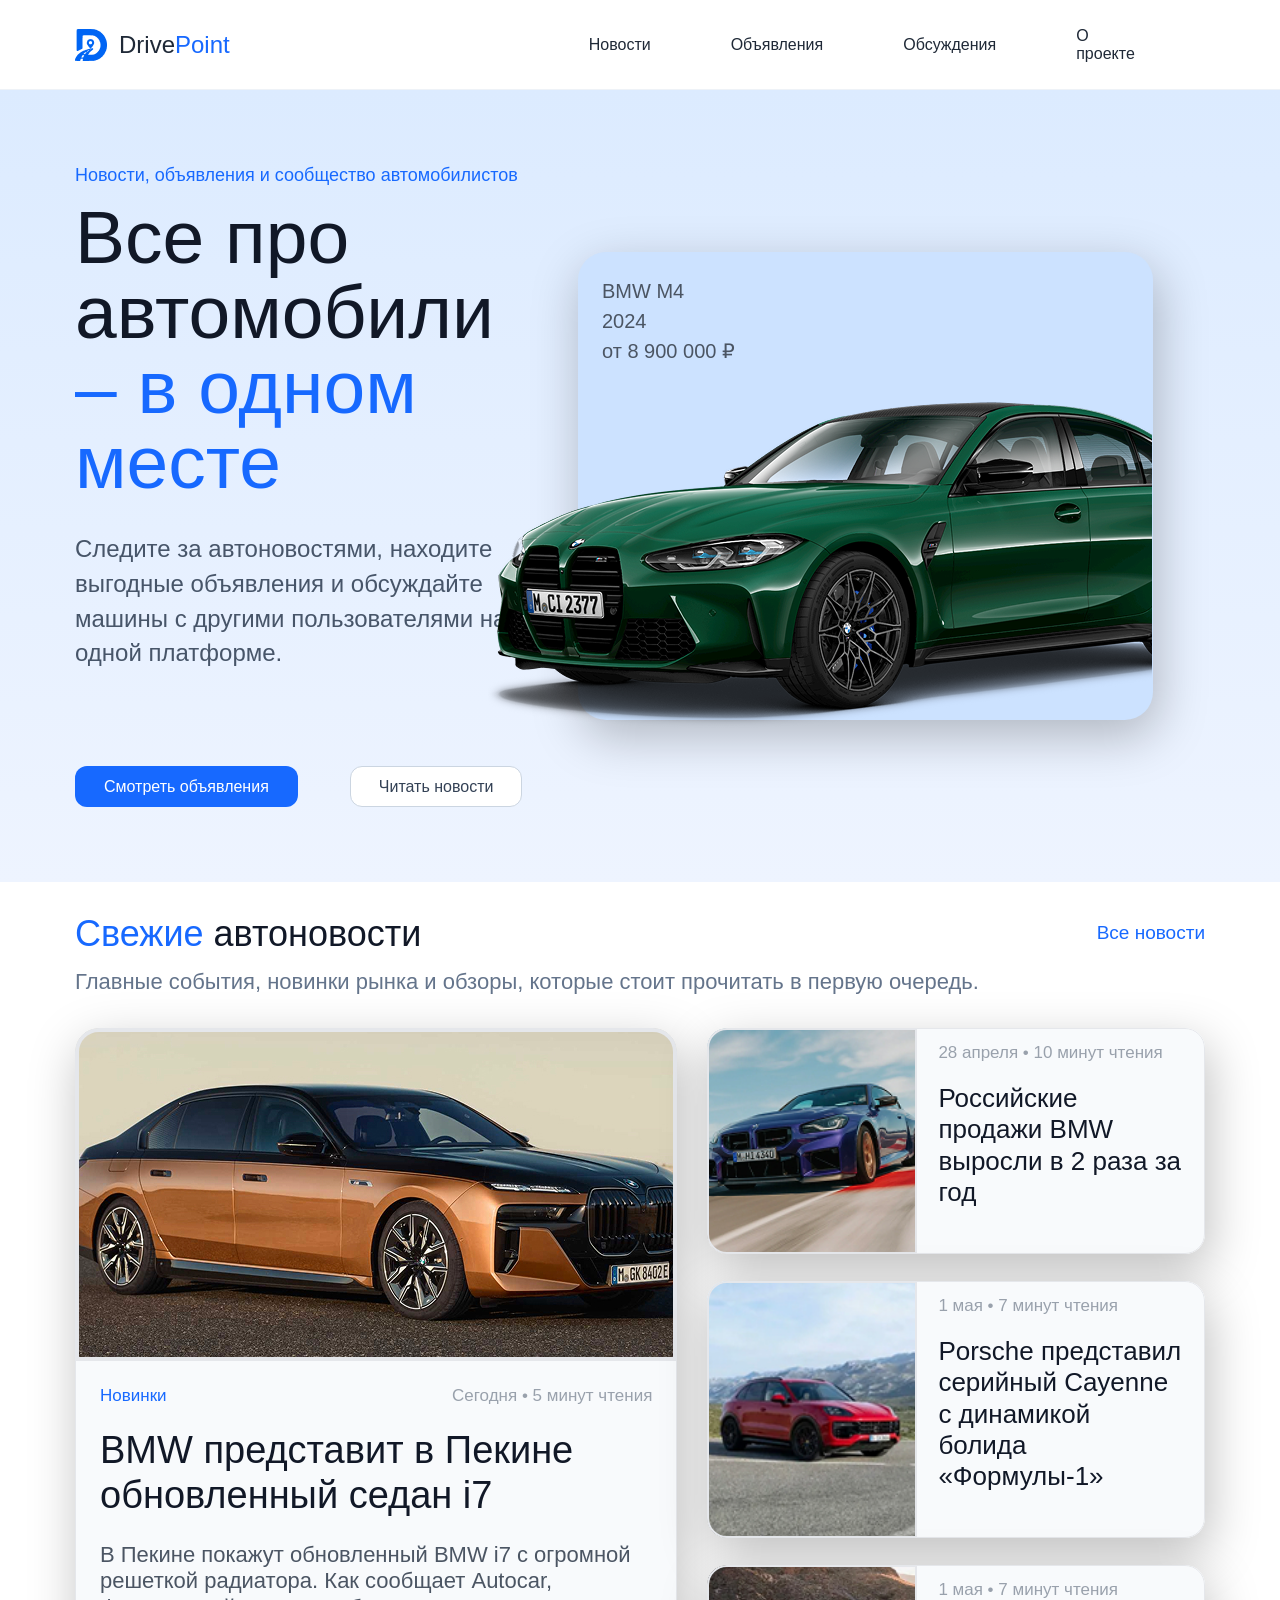
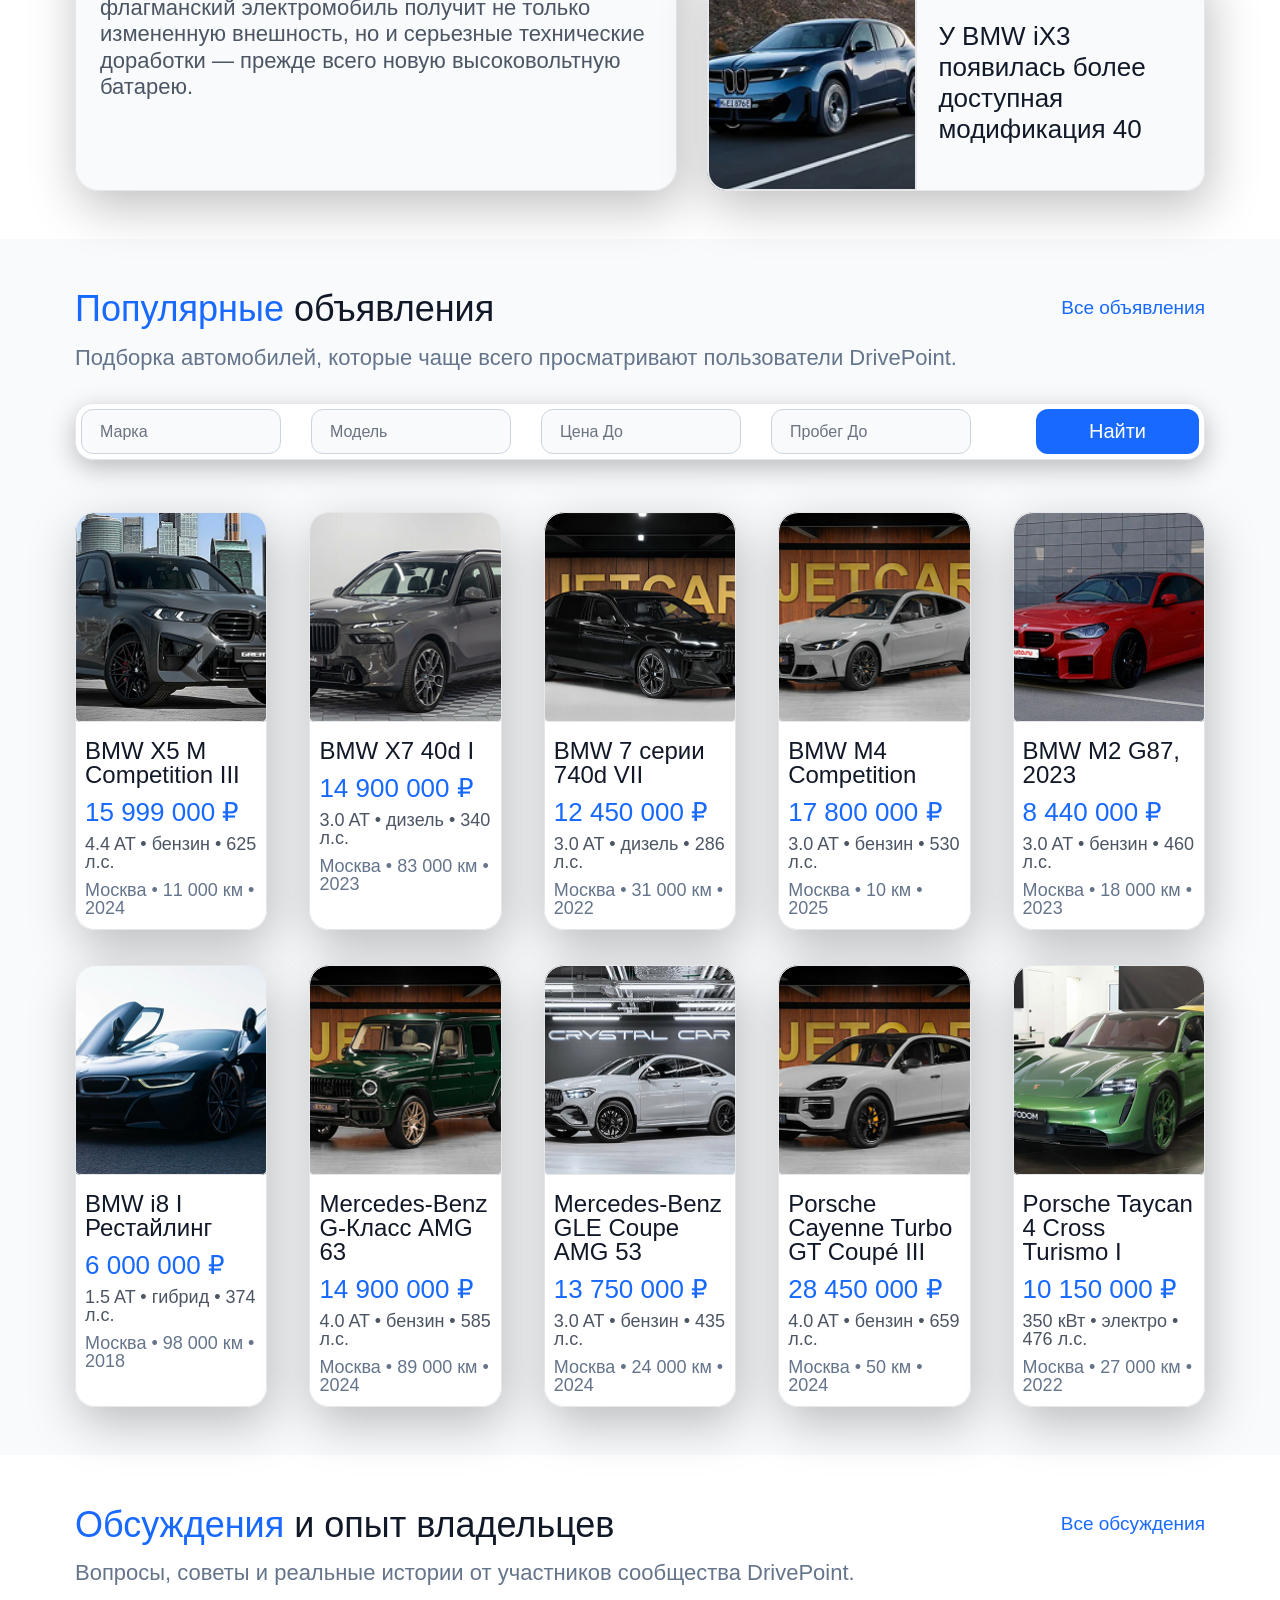
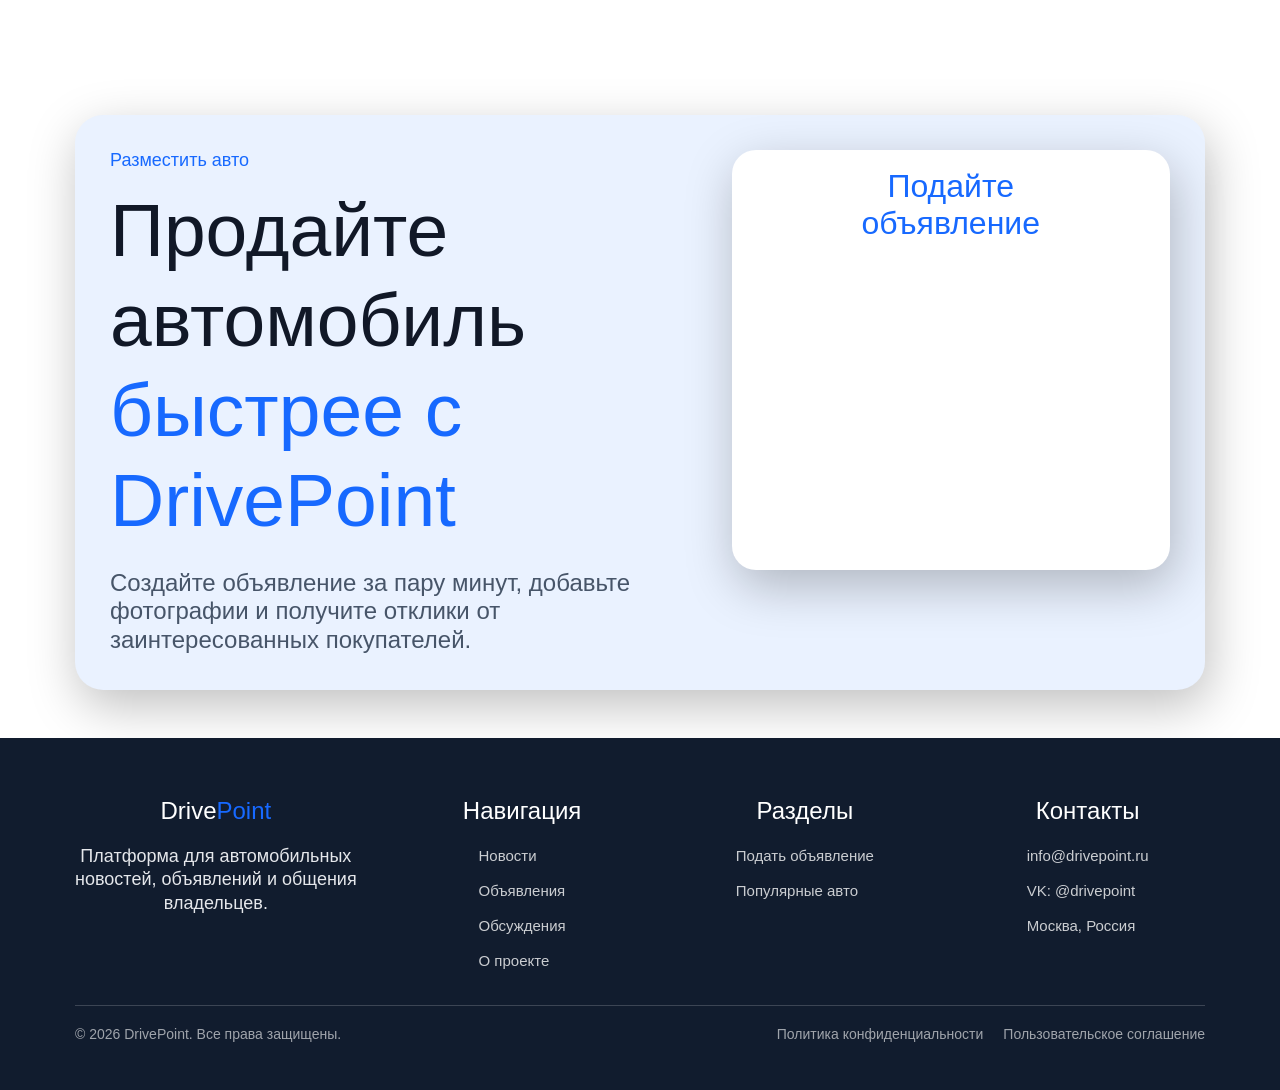
==== index.html @ 0ef90032 "Создание папок для хранения фотографий. Создание основного наполнения блока с объявление и его полна" ====
<!DOCTYPE html>
<html lang="ru">
    <head>
    <meta charset="UTF-8"/>
    <title>DrivePoint</title>
    <link rel="stylesheet" href="styles/style.css"/>
    </head>
    <body>
    <header class="header">
        <div class="container header_container">
            <div class="logotype">
                <img src="images/logo.png" class="logo-image"/>
                <a href="#" class="logo">Drive<span>Point</span></a>
            </div>
            <nav class="nav">
                <ul class="nav_list">
                <li><a href="#news">Новости</a></li>
                <li><a href="#cars">Объявления</a></li>
                <li><a href="#community">Обсуждения</a></li>
                <li><a href="#about">О проекте</a></li>
                </ul>
            </nav>
            <a href="#cta" class="button button-primary">Разместить объявление</a>
        </div>
    </header>
    <main>
        <section class="hero">
            <div class="container">
                <div class="hero_content">
                    <div class="hero_left">
                        <p class="hero_label">Новости, объявления и сообщество автомобилистов</p>
                        <h1 class="hero_title">
                        Все про автомобили
                        <span>– в одном месте</span>
                        </h1>
                        <p class="hero_description">
                        Следите за автоновостями, находите выгодные объявления и обсуждайте
                        машины с другими пользователями на одной платформе.
                        </p>
                        <div class="hero_actions">
                            <a href="#cars" class="button button-primary">Смотреть объявления</a>
                            <a href="#news" class="button button-secondary">Читать новости</a>
                        </div>
                    </div>
                    <div class="hero_right">
                        <div class="hero-card">
                            <p class="hero-card_meta">BMW M4<br />2024<br />от 8 900 000 ₽</p>
                            <img src="images/hero-car.png" alt="BMW M4" class="hero-card_image"/>
                        </div>
                    </div>
                </div>
            </div>
        </section>
        
        <section id="news" class="news section">
            <div class="container">
                <div class="section-heading">
                    <div>
                        <h2><span>Свежие</span> автоновости</h2>
                        <p>Главные события, новинки рынка и обзоры, которые стоит прочитать в первую очередь.</p>
                    </div>
                    <a href="#" class="section-link">Все новости</a>
                </div>
                <div class="news-layout">
                    <article class="news-main-card">
                        <div class="news-main-card_media">
                            <img src="images/news-img/news-main.jpg" alt="BMW i7" class="news-main-card_image" />
                        </div>
                        <div class="news-main-card_content">
                            <div class="news-main-card_topline">
                                <span class="news-main-card_tag">Новинки</span>
                                <span class="news-main-card_meta">Сегодня • 5 минут чтения</span>
                            </div>
                            <h3 class="news-main-card_title">BMW представит в Пекине обновленный седан i7</h3>
                            <p class="news-main-card_text">
                                В Пекине покажут обновленный BMW i7 с огромной решеткой радиатора. Как 
                                сообщает Autocar, флагманский электромобиль получит не только измененную 
                                внешность, но и серьезные технические доработки — прежде всего новую 
                                высоковольтную батарею.
                            </p>
                        </div>
                    </article>
                    <div class="news-side-list">
                        <article class="news-side-card">
                            <div class="news-side-card_media">
                                <img src="images/news-img/news-1.jpg" alt="BMW M2" class="news-side-card_image" />
                            </div>
                            <div class="news-side-card_content">
                                <p class="news-side-card_meta">28 апреля • 10 минут чтения</p>
                                <h3 class="news-side-card_title">Российские продажи BMW выросли в 2 раза за год</h3>
                            </div>
                        </article>
                        <article class="news-side-card">
                            <div class="news-side-card_media">
                                <img src="images/news-img/news-2.jpg" alt="Porsche Cayenne" class="news-side-card_image" />
                            </div>
                            <div class="news-side-card_content">
                                <p class="news-side-card_meta">1 мая • 7 минут чтения</p>
                                <h3 class="news-side-card_title">Porsche представил серийный Cayenne с динамикой болида «Формулы-1»</h3>
                            </div>
                        </article>
                        <article class="news-side-card">
                            <div class="news-side-card_media">
                                <img src="images/news-img/news-3.jpg" alt="BMW iX3" class="news-side-card_image" />
                            </div>
                            <div class="news-side-card_content">
                                <p class="news-side-card_meta">1 мая • 7 минут чтения</p>
                                <h3 class="news-side-card_title">У BMW iX3 появилась более доступная модификация 40</h3>
                            </div>
                        </article>
                    </div>
                </div>
            </div>
        </section>

        <section id="cars" class="cars section">
            <div class="container">
                <div class="section-heading">
                    <div>
                        <h2><span>Популярные</span> объявления</h2>
                        <p>Подборка автомобилей, которые чаще всего просматривают пользователи DrivePoint.</p>
                    </div>
                    <a href="#" class="section-link">Все объявления</a>
                </div>
                <div class="cars-toolbar">
                    <div class="cars-toolbar_filters">
                        <select class="cars-filter">
                            <option>Марка</option>
                            <option>BMW</option>
                            <option>Mercedes-Benz</option>
                            <option>Porsche</option>
                        </select>
                        <select class="cars-filter">
                            <option>Модель</option>
                            <option>X5 M</option>
                            <option>X7</option>
                            <option>M4</option>
                            <option>7 серия</option>
                            <option>M2</option>
                            <option>i8</option>
                            <option>G-class</option>
                            <option>GLE Coupe</option>
                            <option>Cayenne</option>
                            <option>Taycan</option>
                        </select>
                        <select class="cars-filter">
                            <option>Цена До</option>
                            <option>10 000 000 ₽</option>
                            <option>15 000 000 ₽</option>
                            <option>20 000 000 ₽</option>
                        </select>
                        <select class="cars-filter">
                            <option>Пробег До</option>
                            <option>10 000 км</option>
                            <option>50 000 км</option>
                            <option>100 000 км</option>
                        </select>
                    </div>
                    <button class="cars-search-button" type="button">Найти</button>
                </div>
                <div class="cars-grid">
                    <article class="car-card">
                        <div class="car-card_media">
                            <img src="images/car-img/car-1.jpg" alt="BMW X5 M Competition III" class="car-card_image" />
                        </div>
                        <div class="car-card_content">
                            <h3 class="car-card_title">BMW X5 M Competition III</h3>
                            <p class="car-card_price">15 999 000 ₽</p>
                            <p class="car-card_specs">4.4 AT • бензин • 625 л.с.</p>
                            <p class="car-card_meta">Москва • 11 000 км • 2024</p>
                        </div>
                    </article>
                    <article class="car-card">
                        <div class="car-card_media">
                            <img src="images/car-img/car-2.jpg" alt="BMW X7 40d I" class="car-card_image" />
                        </div>
                        <div class="car-card_content">
                            <h3 class="car-card_title">BMW X7 40d I</h3>
                            <p class="car-card_price">14 900 000 ₽</p>
                            <p class="car-card_specs">3.0 AT • дизель • 340 л.с.</p>
                            <p class="car-card_meta">Москва • 83 000 км • 2023</p>
                        </div>
                    </article>
                    <article class="car-card">
                        <div class="car-card_media">
                            <img src="images/car-img/car-3.jpg" alt="BMW 7 серии 740d VII" class="car-card_image" />
                        </div>
                        <div class="car-card_content">
                            <h3 class="car-card_title">BMW 7 серии 740d VII</h3>
                            <p class="car-card_price">12 450 000 ₽</p>
                            <p class="car-card_specs">3.0 AT • дизель • 286 л.с.</p>
                            <p class="car-card_meta">Москва • 31 000 км • 2022</p>
                        </div>
                    </article>
                    <article class="car-card">
                        <div class="car-card_media">
                            <img src="images/car-img/car-4.jpg" alt="BMW M4 Competition" class="car-card_image" />
                        </div>
                        <div class="car-card_content">
                            <h3 class="car-card_title">BMW M4 Competition</h3>
                            <p class="car-card_price">17 800 000 ₽</p>
                            <p class="car-card_specs">3.0 AT • бензин • 530 л.с.</p>
                            <p class="car-card_meta">Москва • 10 км • 2025</p>
                        </div>
                    </article>
                    <article class="car-card">
                        <div class="car-card_media">
                            <img src="images/car-img/car-5.jpg" alt="BMW M2 G87, 2023" class="car-card_image" />
                        </div>
                        <div class="car-card_content">
                            <h3 class="car-card_title">BMW M2 G87, 2023</h3>
                            <p class="car-card_price">8 440 000 ₽</p>
                            <p class="car-card_specs">3.0 AT • бензин • 460 л.с.</p>
                            <p class="car-card_meta">Москва • 18 000 км • 2023</p>
                        </div>
                    </article>
                    <article class="car-card">
                        <div class="car-card_media">
                            <img src="images/car-img/car-6.jpg" alt="BMW i8 I Рестайлинг" class="car-card_image" />
                        </div>
                        <div class="car-card_content">
                            <h3 class="car-card_title">BMW i8 I Рестайлинг</h3>
                            <p class="car-card_price">6 000 000 ₽</p>
                            <p class="car-card_specs">1.5 AT • гибрид • 374 л.с.</p>
                            <p class="car-card_meta">Москва • 98 000 км • 2018</p>
                        </div>
                    </article>
                    <article class="car-card">
                        <div class="car-card_media">
                            <img src="images/car-img/car-7.jpg" alt="Mercedes-Benz G-Класс AMG 63" class="car-card_image" />
                        </div>
                        <div class="car-card_content">
                            <h3 class="car-card_title">Mercedes-Benz G-Класс AMG 63</h3>
                            <p class="car-card_price">14 900 000 ₽</p>
                            <p class="car-card_specs">4.0 AT • бензин • 585 л.с.</p>
                            <p class="car-card_meta">Москва • 89 000 км • 2024</p>
                        </div>
                    </article>
                    <article class="car-card">
                        <div class="car-card_media">
                            <img src="images/car-img/car-8.jpg" alt="Mercedes-Benz GLE Coupe AMG 53" class="car-card_image" />
                        </div>
                        <div class="car-card_content">
                            <h3 class="car-card_title">Mercedes-Benz GLE Coupe AMG 53</h3>
                            <p class="car-card_price">13 750 000 ₽</p>
                            <p class="car-card_specs">3.0 AT • бензин • 435 л.с.</p>
                            <p class="car-card_meta">Москва • 24 000 км • 2024</p>
                        </div>
                    </article>
                    <article class="car-card">
                        <div class="car-card_media">
                            <img src="images/car-img/car-9.jpg" alt="Porsche Cayenne Turbo GT Coupé III" class="car-card_image" />
                        </div>
                        <div class="car-card_content">
                            <h3 class="car-card_title">Porsche Cayenne Turbo GT Coupé III</h3>
                            <p class="car-card_price">28 450 000 ₽</p>
                            <p class="car-card_specs">4.0 AT • бензин • 659 л.с.</p>
                            <p class="car-card_meta">Москва • 50 км • 2024</p>
                        </div>
                    </article>

                    <article class="car-card">
                        <div class="car-card_media">
                            <img src="images/car-img/car-10.jpg" alt="Porsche Taycan 4 Cross Turismo I" class="car-card_image" />
                        </div>
                        <div class="car-card_content">
                            <h3 class="car-card_title">Porsche Taycan 4 Cross Turismo I</h3>
                            <p class="car-card_price">10 150 000 ₽</p>
                            <p class="car-card_specs">350 кВт • электро • 476 л.с.</p>
                            <p class="car-card_meta">Москва • 27 000 км • 2022</p>
                        </div>
                    </article>
                </div>
            </div>
        </section>

        <section id="community" class="community section">
            <div class="container">
                <div class="section-heading">
                    <div>
                        <h2><span>Обсуждения</span> и опыт владельцев</h2>
                        <p>Вопросы, советы и реальные истории от участников сообщества DrivePoint.</p>
                    </div>
                    <a href="#" class="section-link">Все обсуждения</a>
                </div>
            </div>
        </section>

        <section id="cta" class="cta section">
            <div class="container">
                <div class="cta_wrapper">
                    <div class="cta_left">
                        <p class="cta_label">Разместить авто</p>
                        <h2 class="cta_title">
                        Продайте автомобиль
                        <span>быстрее с DrivePoint</span>
                        </h2>
                        <p class="cta_description">
                        Создайте объявление за пару минут, добавьте фотографии и получите
                        отклики от заинтересованных покупателей.
                        </p>
                    </div>
                    <div class="cta_right">
                        <div class="form-card">
                            <h3>Подайте объявление</h3>
                        </div>
                    </div>
                </div>
            </div>
        </section>
    </main>

    <footer class="footer" id="about">
        <div class="container">
            <div class="footer_top">
                <div class="footer_column">
                    <a href="#" class="logo-footer">Drive<span>Point</span></a>
                    <p class="footer_description">
                        Платформа для автомобильных новостей, объявлений и общения владельцев.
                    </p>
                </div>
                <div class="footer_column">
                    <h3>Навигация</h3>
                    <ul>
                        <li><a href="#news">Новости</a></li>
                        <li><a href="#cars">Объявления</a></li>
                        <li><a href="#community">Обсуждения</a></li>
                        <li><a href="#about">О проекте</a></li>
                    </ul>
                </div>

                <div class="footer_column">
                    <h3>Разделы</h3>
                    <ul>
                        <li><a href="#cta">Подать объявление</a></li>
                        <li><a href="#cars">Популярные авто</a></li>
                    </ul>
                </div>

                <div class="footer_column">
                    <h3>Контакты</h3>
                    <ul>
                        <li><a href="mailto:info@drivepoint.ru">info@drivepoint.ru</a></li>
                        <li><a href="#">VK: @drivepoint</a></li>
                        <li><span>Москва, Россия</span></li>
                    </ul>
                </div>
            </div>
            <div class="footer_bottom">
                <p>© 2026 DrivePoint. Все права защищены.</p>
                <div class="footer_links">
                    <a href="#">Политика конфиденциальности</a>
                    <a href="#">Пользовательское соглашение</a>
                </div>
            </div>
        </div>
    </footer>
    </body>
</html>
---- styles/style.css ----
@import url('https://fonts.googleapis.com/css2?family=Manrope:wght@200..800&display=swap');

:root {
  --container-main-width: 1920px;
  --container-main-padding: 75px;

  --color-primary: #1769ff;
  --color-primary-dark: #0f56d9;
  --color-text: #111827;
  --color-text-muted: #64748b;
  --color-border: #d9e3f0;
  --color-bg-soft: #f8fbff;
  --color-bg-accent: #eaf3ff;
  --color-white: #ffffff;
  --color-footer: #111c2e;

  --shadow-card: 4px 16px 50px rgba(0, 0, 0, 0.25);
  --shadow-soft: 0 10px 30px rgba(15, 23, 42, 0.08);

  --radius-lg: 24px;
  --radius-md: 18px;
  --radius-sm: 12px;
}

*, *::before, *::after {
  box-sizing: border-box;
}

html {
  scroll-behavior: smooth;
}

body {
  margin: 0;
  font-family: "Inter", sans-serif;
  color: #1e293b;
  background-color: #ffffff;
}

img {
  display: block;
  max-width: 100%;
}

a {
  color: inherit;
  text-decoration: none;
  font-weight: 300;
}

button,
input,
select,
textarea {
  font: inherit;
}

ul {
  margin: 0;
  padding: 0;
  list-style: none;
}

h1,
h2,
h3,
h4,
p {
  margin: 0;
}

.container {
  width: min(var(--container-main-width), calc(100% - (var(--container-main-padding) * 2)));
  margin: 0 auto;
}

.section {
  padding: 48px 0;
}

.header {
  border-bottom: 1px solid #eef2f7;
  background-color: #ffffff;
}

.header_container {
  min-height: 89px;
  display: flex;
  align-items: center;
  justify-content: space-between;
  gap: 386px;
}

.logotype {
  display: flex;
  align-items: center;
  gap: 12px;
}

.logo-image {
  width: 32px;
  height: 32px;
  object-fit: contain;
  display: block;
}

.logo {
  font-size: 24px;
  font-weight: 400;
  color: #1F2937;
}

.logo-footer {
  font-size: 24px !important;
  font-weight: 400 !important;
  color: #ffffff !important;
}

.nav_list {
  padding: 5px;
  display: flex;
  align-items: center;
  gap: 80px;
}

.nav_list a {
  font-size: 16px;
  font-weight: 300;
  color: #1F2937;
}

.button {
  display: inline-flex;
  align-items: center;
  justify-content: center;
  min-height: 41px;
  padding: 0 28px;
  border-radius: 12px;
  border: 1px solid transparent;
  font-size: 16px;
  font-weight: 500;
  transition: 0.2s ease;
}

.button-primary {
  color: #ffffff;
  background-color: var(--color-primary);
}

.button-primary:hover {
  background-color: var(--color-primary-dark);
}

.button-secondary {
  color: #334155;
  background-color: #ffffff;
  border-color: #cbd5e1;
}

.hero {
  background: linear-gradient(180deg, #DCEBFF 0%, #EEF4FF 100%);

}
.hero .container {
  padding-left: 0px;
  padding-right: 52px;
  padding-top:75px;
  padding-bottom: 75px;
}

.hero_content {
  display: flex;
  justify-content: space-between;
  align-items: center;
}

.hero_left {
  max-width: 868px;
}

.hero_label,
.cta_label {
  margin-bottom: 14px;
  font-size: 18px;
  font-weight: 400;
  color: var(--color-primary);
}

.hero_title {
  margin-bottom: 32px;
  max-width: 865;
  font-size: 75px;
  line-height: 1.00;
  font-weight: 400;
  color: var(--color-text);
}

.hero_title span{
    display: block;
    color: var(--color-primary);
}

.logo span {
  color: var(--color-primary);
}

.hero_description {
  max-width: 865px;
  margin-bottom: 95px;
  font-size: 24px;
  line-height: 1.45;
  color: #475569;
  font-weight: 300;
}

.hero_actions {
  display: flex;
  gap: 52px;
}

.hero_right {
  position: relative;
  flex-shrink: 0;
  width: 575px;
  height: 468px;
  overflow: visible;
}

.hero-card {
  position: relative;
  width: 575.14px;
  height: 468px;
  padding: 24px;
  border-radius: 28px;
  background-color: #CCE2FF;
  box-shadow: var(--shadow-card);
  overflow: visible;
}

.hero-card_meta {
  position: relative;
  z-index: 2;
  margin-bottom: 20px;
  font-size: 20px;
  font-weight: 300;
  line-height: 1.5;
  color: #4B5563;
}

.section-heading {
  display: flex;
  align-items: flex-start;
  justify-content: space-between;
  gap: 24px;
  margin-bottom: 32px;
}

.hero-card_image {
  position: absolute;
  left: -90px;
  bottom: -8px;
  width: 786px;
  max-width: none;
  z-index: 3;
  clip-path: inset(0 122px 0 0);
}


.section-heading h2 {
  margin-bottom: 14px;
  font-size: 36px;
  line-height: 1.2;
  font-weight: 500;
  color: var(--color-text);
}

.section-heading h2 span {
    color: var(--color-primary);
}


.section-heading p {
  max-width: 940px;
  font-size: 22px;
  line-height: 1.2;
  font-weight: 400;
  color: var(--color-text-muted);
}

.section-link {
  margin-top: 10px;
  flex-shrink: 0;
  font-size: 19px;
  font-weight: 400;
  color: var(--color-primary);
}

.news {
  padding-top: 30px;
}

.news-layout {
  display: grid;
  grid-template-columns: 1.15fr 0.95fr;
  gap: 30px;
  align-items: stretch;
}

.news-main-card {
  position: relative;
  background-color: #F8FAFC;
  border-radius: 24px;
  box-shadow: var(--shadow-card);
  overflow: hidden;
}

.news-side-card {
  position: relative;
  background-color: #F8FAFC;
  border-radius: 20px;
  box-shadow: var(--shadow-card);
  overflow: hidden;
}

.news-main-card::after {
  content: "";
  position: absolute;
  inset: 0;
  border: 1px solid #E5E7EB;
  border-radius: 24px;
  pointer-events: none;
}

.news-side-card::after {
  content: "";
  position: absolute;
  inset: 0;
  border: 1px solid #E5E7EB;
  border-radius: 20px;
  pointer-events: none;
}

.news-main-card_media {
  position: relative;
  overflow: hidden;
  border-radius: 24px 24px 0 0;
}

.news-side-card_media {
  position: relative;
  overflow: hidden;
  border-radius: 20px 0 0 20px;
}

.news-main-card_media::after {
  content: "";
  position: absolute;
  inset: 0;
  border: 4px solid #E5E7EB;
  border-radius: 24px 24px 0 0;
  pointer-events: none;
}

.news-side-card_media::after {
  content: "";
  position: absolute;
  inset: 0;
  border: 2px solid #E5E7EB;
  border-radius: 20px 0 0 20px;
  pointer-events: none;
}

.news-main-card_image {
  display: block;
  width: 100%;
  height: 333px;
  object-fit: cover;
}

.news-main-card_content {
  padding: 25px;
}

.news-main-card_topline {
  display: flex;
  justify-content: space-between;
  align-items: center;
  gap: 16px;
  margin-bottom: 22px;
}

.news-main-card_tag {
  font-size: 17px;
  font-weight: 250;
  color: var(--color-primary);
}

.news-main-card_meta {
  font-size: 17px;
  font-weight: 300;
  color: #99A1AC;
}

.news-main-card_title {
  margin-bottom: 23px;
  font-size: 38px;
  line-height: 1.2;
  font-weight: 400;
  color: var(--color-text);
}

.news-main-card_text {
  max-width: 897px;
  font-size: 22px;
  line-height: 1.2;
  font-weight: 400;
  color: #4B5563;
}

.news-side-list {
  display: flex;
  flex-direction: column;
  gap: 27px;
}

.news-side-card {
  display: grid;
  grid-template-columns: 210px 1fr;
  min-height: 190px;
  overflow: hidden;
}

.news-side-card_image {
  width: 100%;
  height: 100%;
  object-fit: cover;
  display: block;
}

.news-side-card_content {
  padding: 15px 21px 46px;
  display: flex;
  flex-direction: column;
  gap: 20px;
}

.news-side-card_meta {
  font-size: 17px;
  font-weight: 400;
  line-height: 1.2;
  color: #99A1AC;
}

.news-side-card_title {
  font-size: 26px;
  line-height: 1.2;
  font-weight: 400;
  color: var(--color-text);
}

.cars {
  background-color: #F8FAFC;
}

.cars-toolbar {
  display: flex;
  align-items: center;
  justify-content: space-between;
  gap: 32px;
  margin-bottom: 52px;
  padding: 5px;
  background-color: #ffffff;
  border-radius: 18px;
  border: 1px solid #E5E7EB;
  box-shadow: 0px 8px 26px rgba(0, 0, 0, 0.25);
}

.cars-toolbar_filters {
  display: flex;
  align-items: center;
  gap: 30px;
  flex-wrap: wrap;
}

.cars-filter {
  width: 200px;
  height: 45px;
  padding: 0 18px;
  border: 1px solid #CBD5E1;
  border-radius: 12px;
  background-color: #F8FAFC;
  font-size: 16px;
  font-weight: 350;
  color: #6B7280;
  outline: none;
  appearance: none;
  background-image: url("/Users/iaroslav.hludnev/project/project/images/filter.svg");
  background-repeat: no-repeat;
  background-position: right 16px center;
  background-size: 16px;
}

.cars-filter:focus {
  border-color: #1A73E8;
  color: var(--color-text);
}

.cars-search-button {
  width: 163px;
  height: 45px;
  border: none;
  border-radius: 12px;
  background-color: var(--color-primary);
  font-size: 20px;
  font-weight: 350;
  color: #ffffff;
  cursor: pointer;
}

.cars-search-button:hover {
  box-shadow: 0 14px 30px rgba(26, 115, 232, 0.28);
}

.cars-search-button:active {
  transform: translateY(1px);
}

.cars-grid {
  display: grid;
  grid-template-columns: repeat(5, minmax(0, 1fr));
  gap: 35px 42px;
}

.car-card {
  position: relative;
  background-color: #ffffff;
  border-radius: 20px;
  overflow: hidden;
  box-shadow: var(--shadow-card);
}

.car-card::after {
  content: "";
  position: absolute;
  inset: 0;
  border: 1px solid #E5E7EB;
  border-radius: 20px;
  pointer-events: none;
}

.car-card_media {
  position: relative;
  overflow: hidden;
  border-radius: 20px 20px 5px 5px;
}

.car-card_media::after {
  content: "";
  position: absolute;
  inset: 0;
  border: 1px solid #E5E7EB;
  border-radius: 20px 20px 5px 5px;
  pointer-events: none;
}

.car-card_image {
  display: block;
  width: 100%;
  height: 210px;
  object-fit: cover;
}

.car-card_content {
  padding: 17px 10px 13px;
}

.car-card_title {
  margin-bottom: 12px;
  font-size: 24px;
  line-height: 1;
  font-weight: 400;
  color: var(--color-text);
}

.car-card_price {
  margin-bottom: 10px;
  font-size: 26px;
  line-height: 1;
  font-weight: 350;
  color: var(--color-primary);
}

.car-card_meta {
  font-size: 18px;
  line-height: 1;
  font-weight: 350;
  color: var(--color-text-muted);
}

.car-card_specs {
  margin-bottom: 10px;
  font-size: 18px;
  line-height: 1;
  font-weight: 350;
  color: #4B5563;
}


.cta_wrapper {
  display: flex;
  justify-content: space-between;
  gap: 48px;
  padding: 35px;
  border-radius: 28px;
  background-color: #EAF2FF;
  box-shadow: var(--shadow-card);
}

.cta_left {
  max-width: 866px;
}

.cta_title {
  margin-bottom: 24px;
  font-size: 75px;
  line-height: 1.2;
  font-weight: 400;
  color: var(--color-text);
}

.cta_title span {
    display: block;
    color: var(--color-primary);
}

.cta_description {
  font-size: 24px;
  max-width: 849px;
  font-weight: 300;
  line-height: 1.2;
  color: #475569;
}

.cta_right {
  width: 571px;
}

.form-card {
  min-height: 420px;
  padding-left: 130px;
  padding-right: 130px;
  padding-top: 18px;
  padding-bottom: 18px;
  border-radius: 24px;
  background-color: #ffffff;
  box-shadow: var(--shadow-card);
}

.form-card h3 {
  display: block;
  text-align: center;
  font-size: 32px;
  font-weight: 400;
  color: var(--color-primary);
}

.footer {
  padding: 59px 0 48px;
  background-color: var(--color-footer);
  color: #ffffff;
}

.logo-footer span {
  font-size: 24px !important;
  font-weight: 400 !important;
  color: var(--color-primary) !important;
}

.footer_top {
  display: grid;
  grid-template-columns: 1.2fr 1fr 1fr 1fr;
  gap: 48px;
  padding-bottom: 34px;
  border-bottom: 1px solid rgba(255, 255, 255, 0.18);
}

.footer_description {
  margin-top: 20px;
  text-align: center;
  max-width: 385px;
  font-size: 18px;
  line-height: 1.3;
  color: #E5E7EB;
  font-weight: 200;
}

.footer_column {
  display: flex;
  flex-direction: column;
  align-items: center;
}

.footer_column h3 {
  margin-bottom: 20px;
  font-size: 24px;
  font-weight: 400;
}

.footer_column ul {
  display: flex;
  flex-direction: column;
  gap: 14px;
  font-weight: 200;
  font-size: 18px;
}

.footer_column a,
.footer_column span {
  font-size: 15px;
  color: rgba(255, 255, 255, 0.78);
}

.footer_bottom {
  padding-top: 20px;
  display: flex;
  align-items: center;
  justify-content: space-between;
  gap: 24px;
}

.footer_bottom p,
.footer_links a {
  font-size: 14px;
  color: rgba(255, 255, 255, 0.6);
  font-weight: 200;
}

.footer_links {
  display: flex;
  gap: 20px;
}
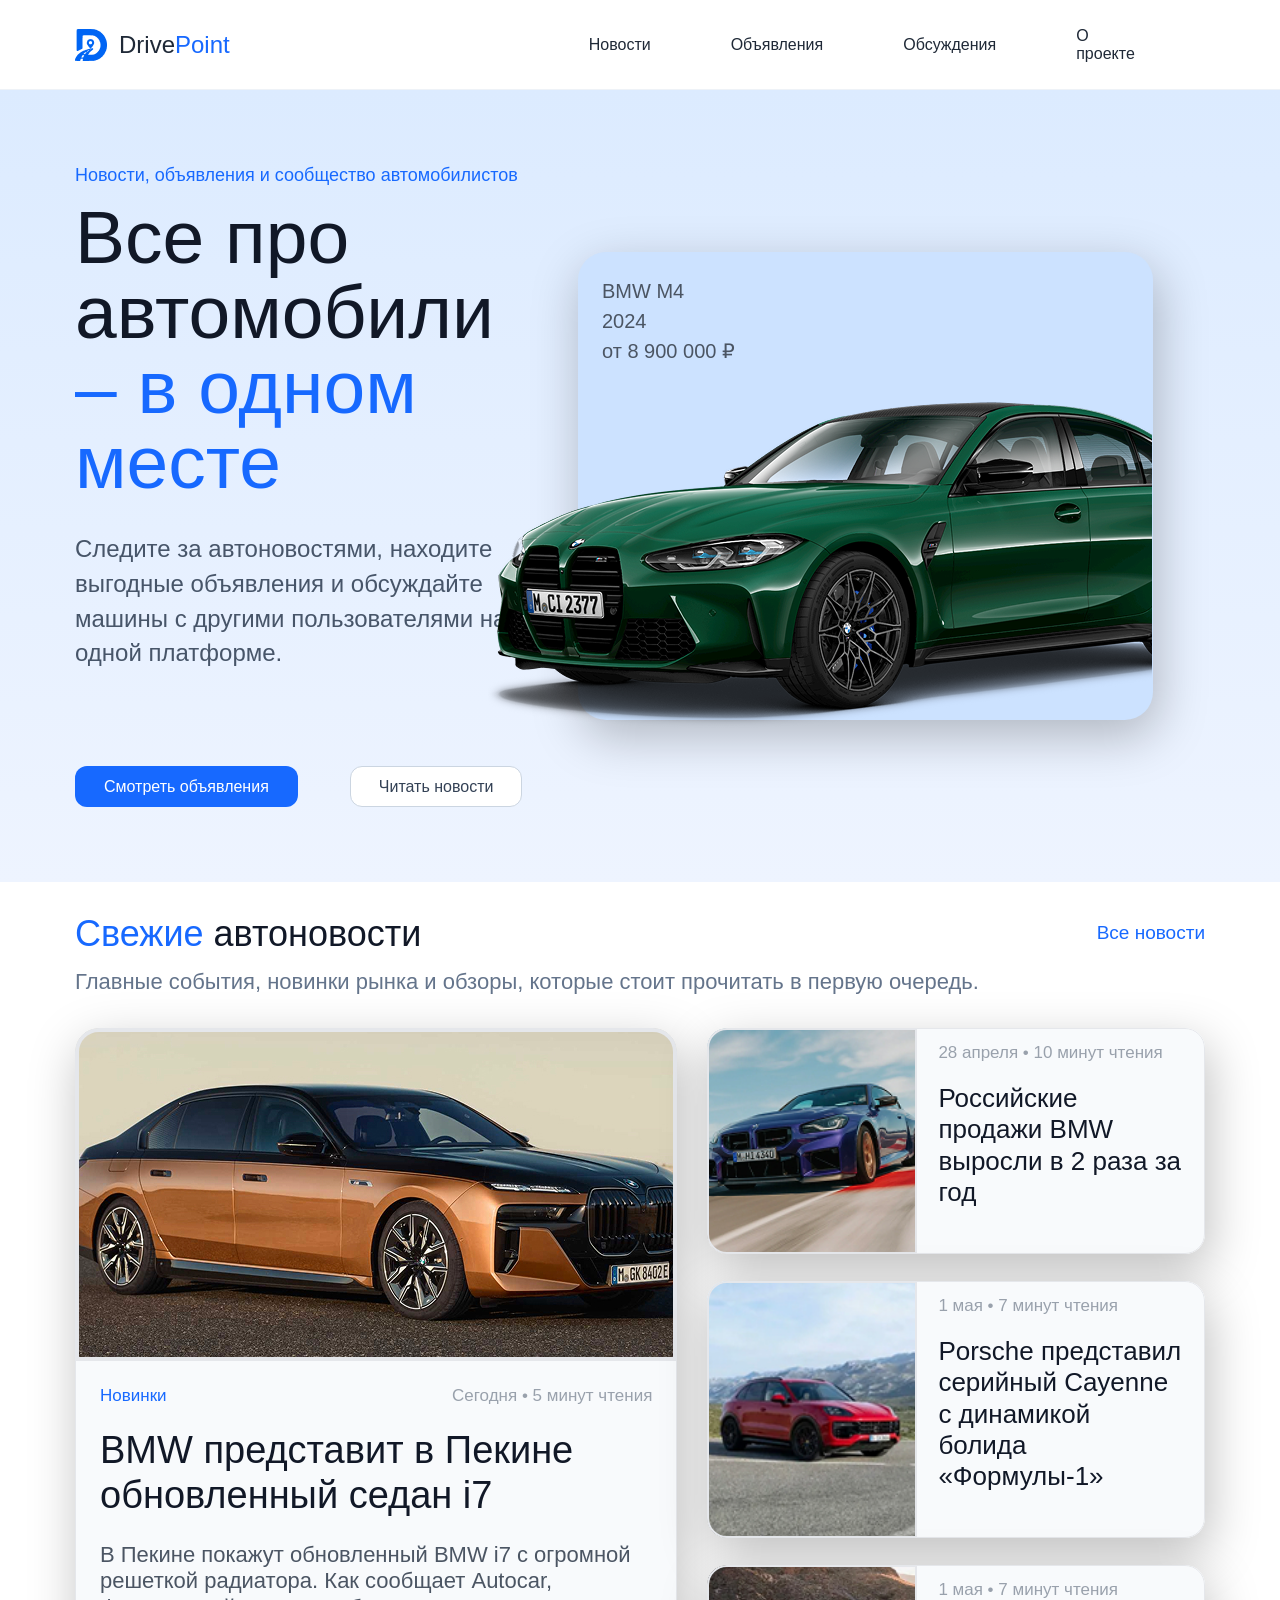
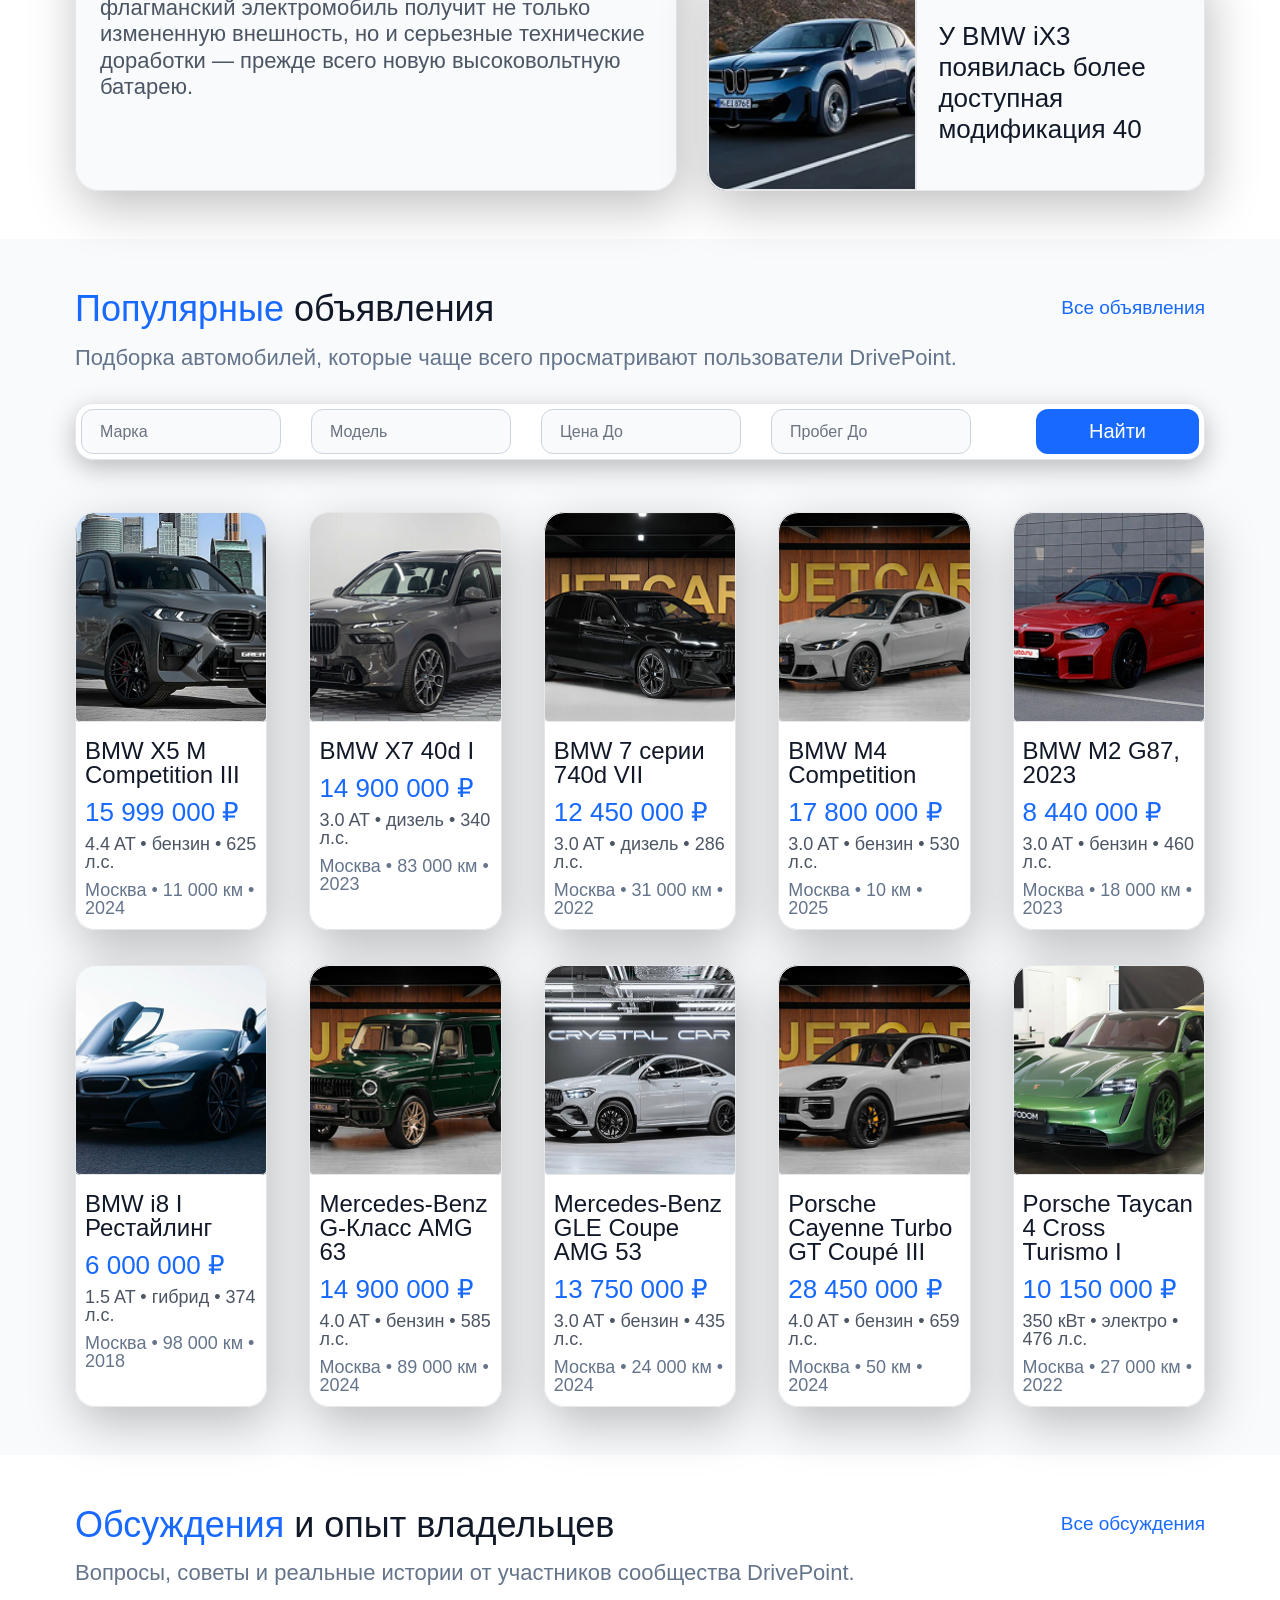
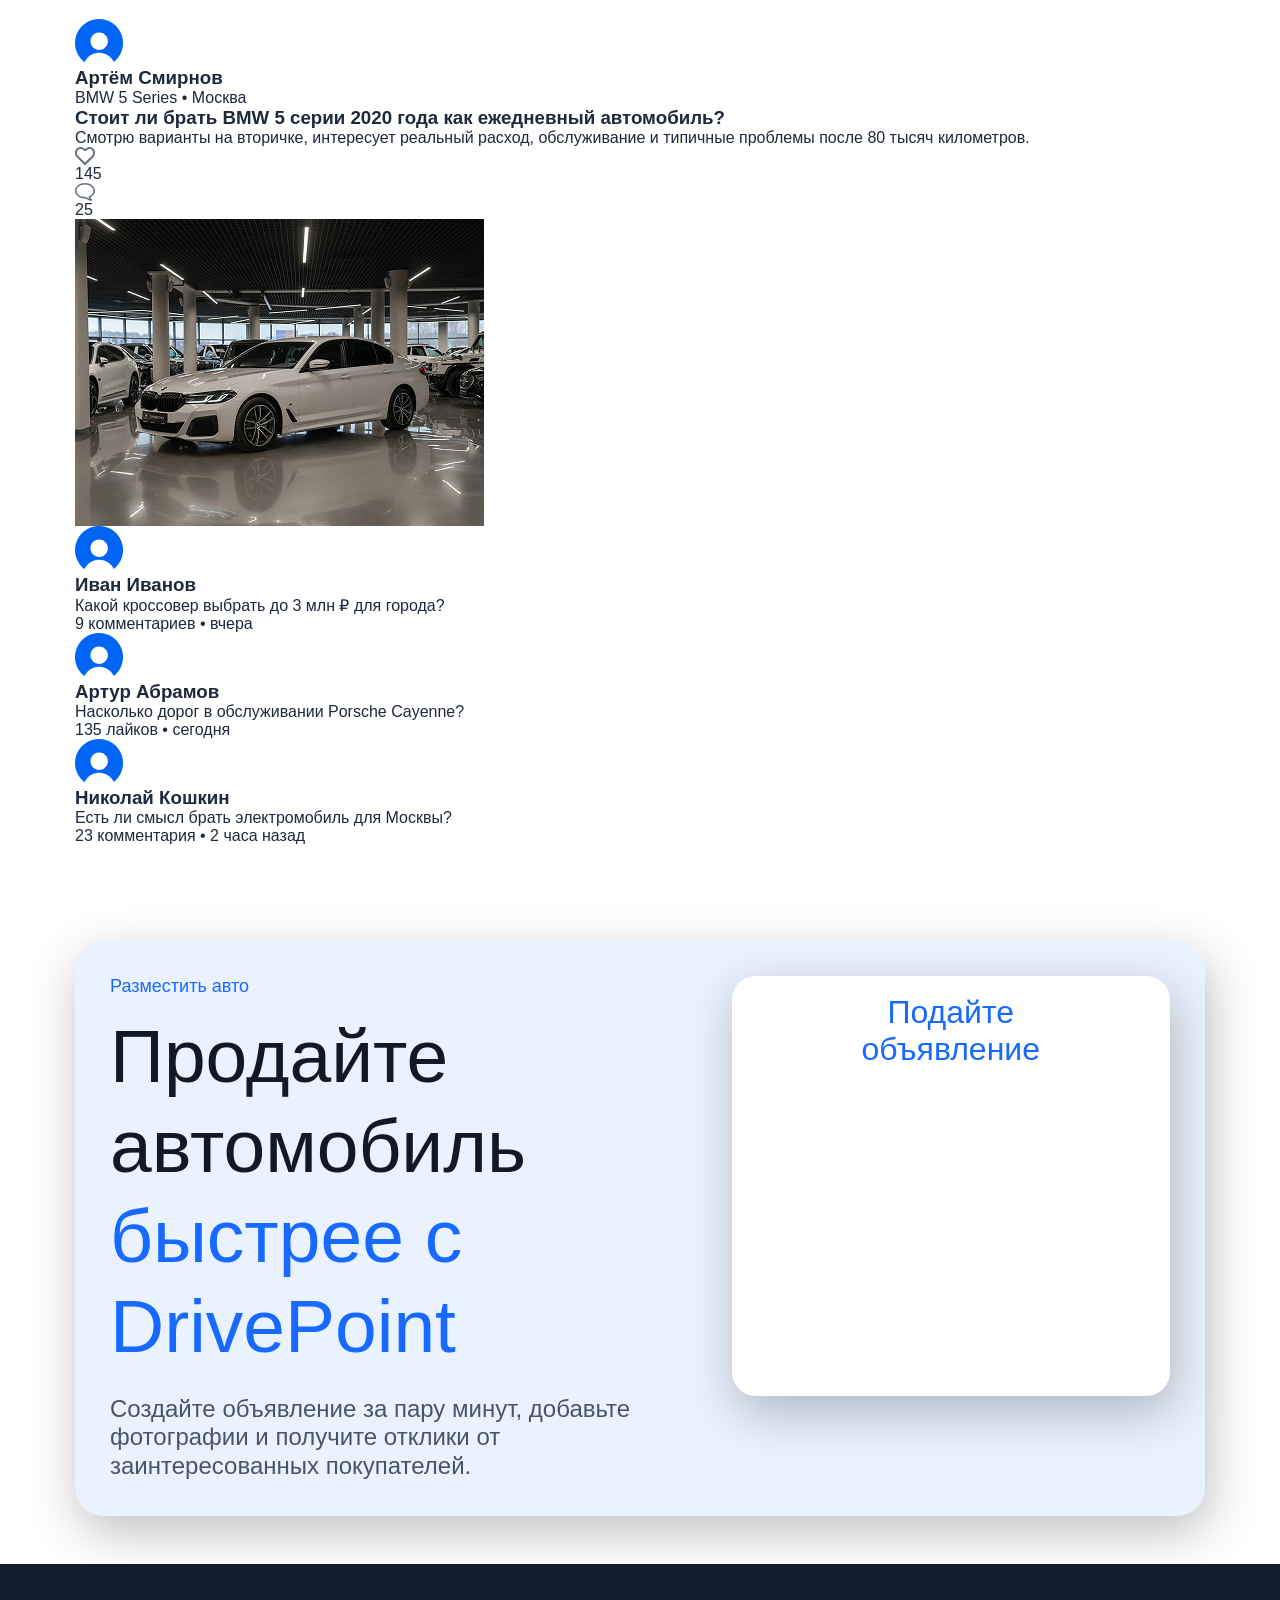
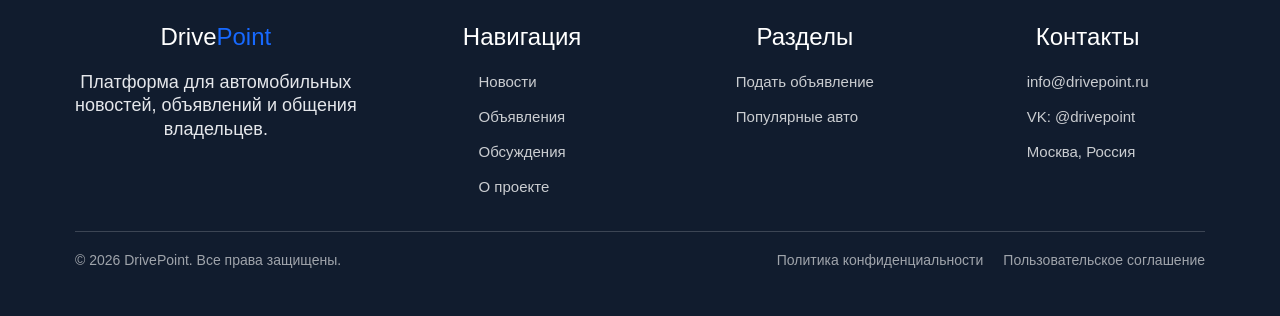
==== commit 78de6b60: "Добавление наполнения блока обсуждения" ====
--- a/index.html
+++ b/index.html
@@ -283,6 +283,88 @@
                     </div>
                     <a href="#" class="section-link">Все обсуждения</a>
                 </div>
+                <div class="community-layout">
+                    <article class="community-featured-card">
+                        <div class="community-featured-card_content">
+                            <div class="community-author">
+                                <div class="community-author_avatar-f">
+                                    <img src="images/avatar.png" alt="Артём Смирнов" />
+                                </div>
+                                <div class="community-author_info">
+                                    <h3 class="community-author_name">Артём Смирнов</h3>
+                                    <p class="community-author_meta">BMW 5 Series • Москва</p>
+                                </div>
+                            </div>
+                            <h3 class="community-featured-card_title">
+                                Стоит ли брать BMW 5 серии 2020 года как ежедневный автомобиль?
+                            </h3>
+                            <p class="community-featured-card_text">
+                                Смотрю варианты на вторичке, интересует реальный расход, обслуживание
+                                и типичные проблемы после 80 тысяч километров.
+                            </p>
+                            <div class="community-featured-card_stats">
+                                <div class="community-stat">
+                                    <img src="images/like.svg" alt="Лайки" class="community-stat_icon-l" />
+                                    <span class="community-stat_value">145</span>
+                                </div>
+                                <div class="community-stat">
+                                    <img src="images/comment.svg" alt="Комментарии" class="community-stat_icon-c" />
+                                    <span class="community-stat_value">25</span>
+                                </div>
+                            </div>
+                        </div>
+                        <div class="community-featured-card_media">
+                            <img src="images/community-main.jpg" alt="BMW 5 серии в автосалоне" class="community-featured-card_image" />
+                        </div>
+                    </article>
+                    <div class="community-side-list">
+                        <article class="community-side-card">
+                            <div class="community-side-card_main">
+                                <div class="community-author">
+                                    <div class="community-author_avatar-side">
+                                        <img src="images/avatar.png" alt="Иван Иванов" />
+                                    </div>
+
+                                    <div class="community-author_info">
+                                        <h3 class="community-author_name">Иван Иванов</h3>
+                                        <p class="community-side-card_title">Какой кроссовер выбрать до 3 млн ₽ для города?</p>
+                                    </div>
+                                </div>
+                            </div>
+                            <p class="community-side-card_meta">9 комментариев • вчера</p>
+                        </article>
+                        <article class="community-side-card">
+                            <div class="community-side-card_main">
+                                <div class="community-author">
+                                    <div class="community-author_avatar">
+                                        <img src="images/avatar.png" alt="Артур Абрамов" />
+                                    </div>
+
+                                    <div class="community-author_info">
+                                        <h3 class="community-author_name">Артур Абрамов</h3>
+                                        <p class="community-side-card_title">Насколько дорог в обслуживании Porsche Cayenne?</p>
+                                    </div>
+                                </div>
+                            </div>
+                            <p class="community-side-card_meta">135 лайков • сегодня</p>
+                        </article>
+                        <article class="community-side-card">
+                            <div class="community-side-card_main">
+                                <div class="community-author">
+                                    <div class="community-author_avatar">
+                                        <img src="images/avatar.png" alt="Николай Кошкин" />
+                                    </div>
+
+                                    <div class="community-author_info">
+                                        <h3 class="community-author_name">Николай Кошкин</h3>
+                                        <p class="community-side-card_title">Есть ли смысл брать электромобиль для Москвы?</p>
+                                    </div>
+                                </div>
+                            </div>
+                            <p class="community-side-card_meta">23 комментария • 2 часа назад</p>
+                        </article>
+                    </div>
+                </div>
             </div>
         </section>
 
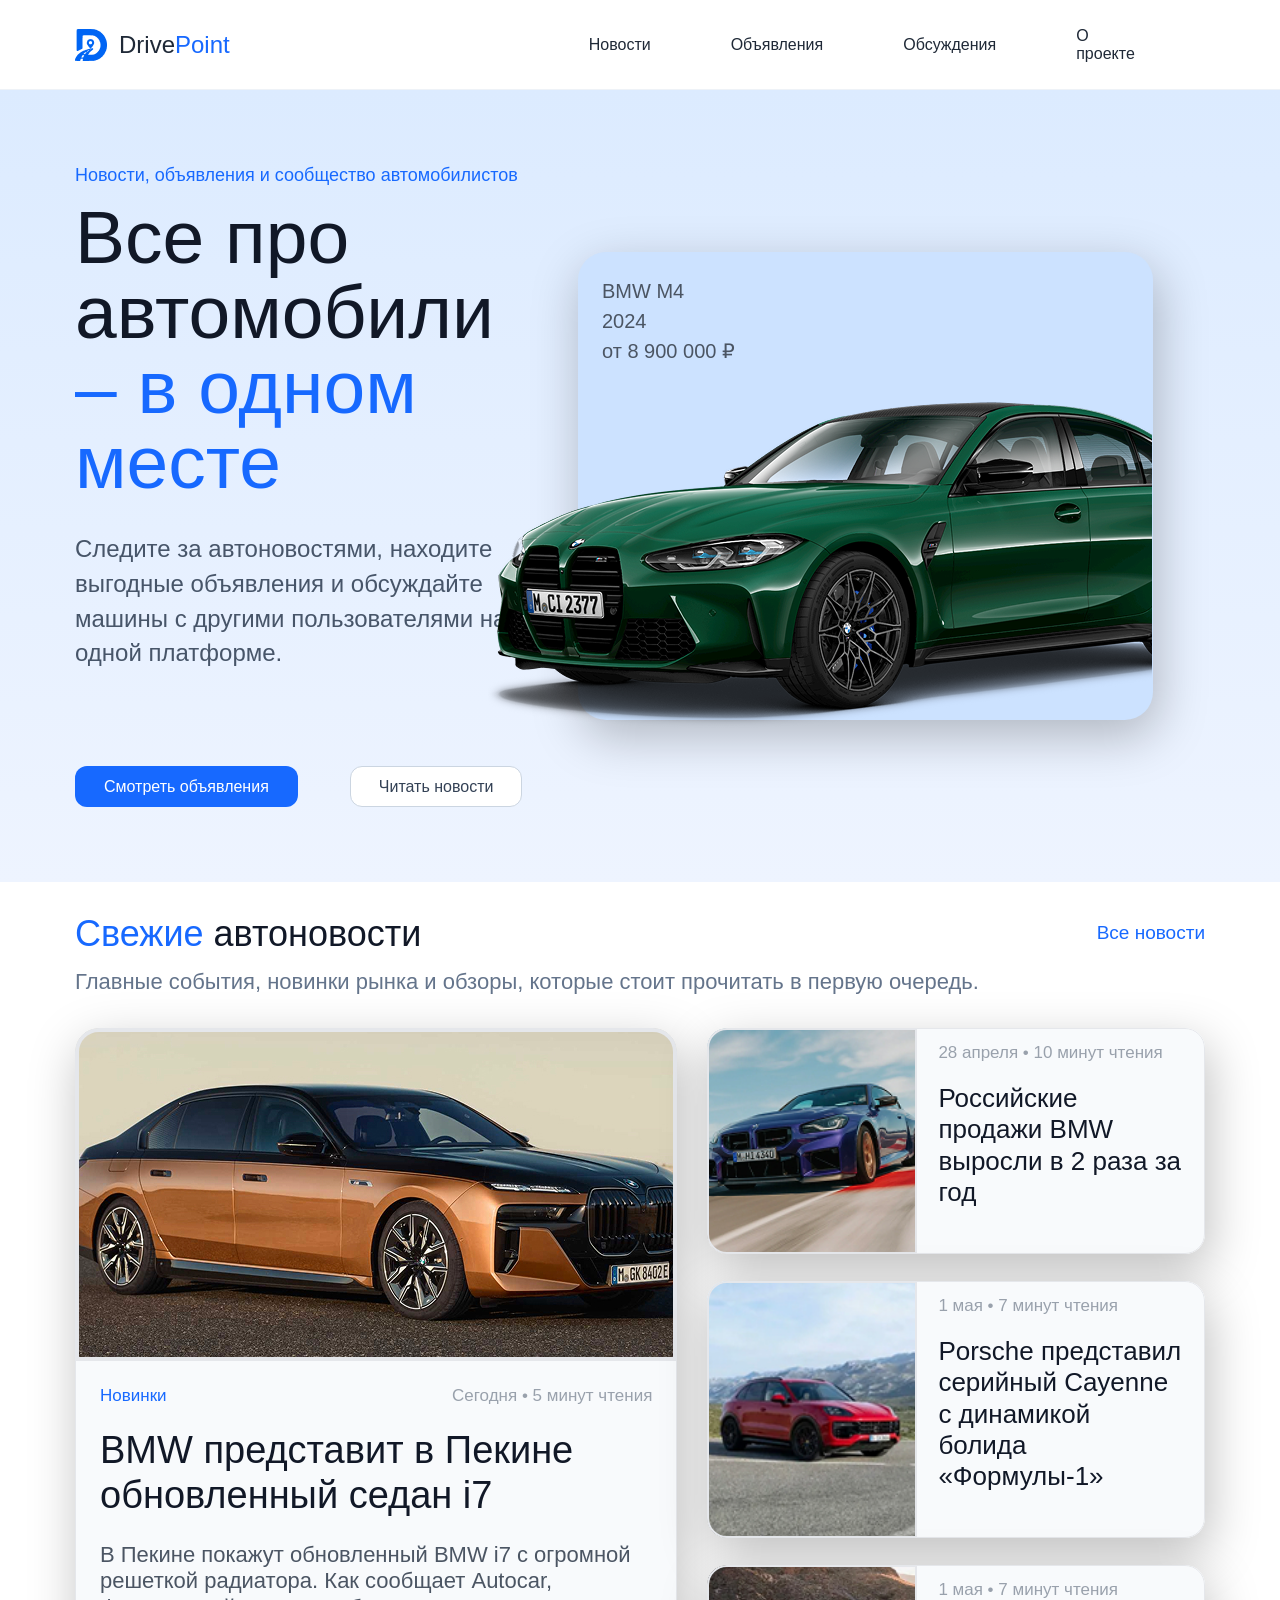
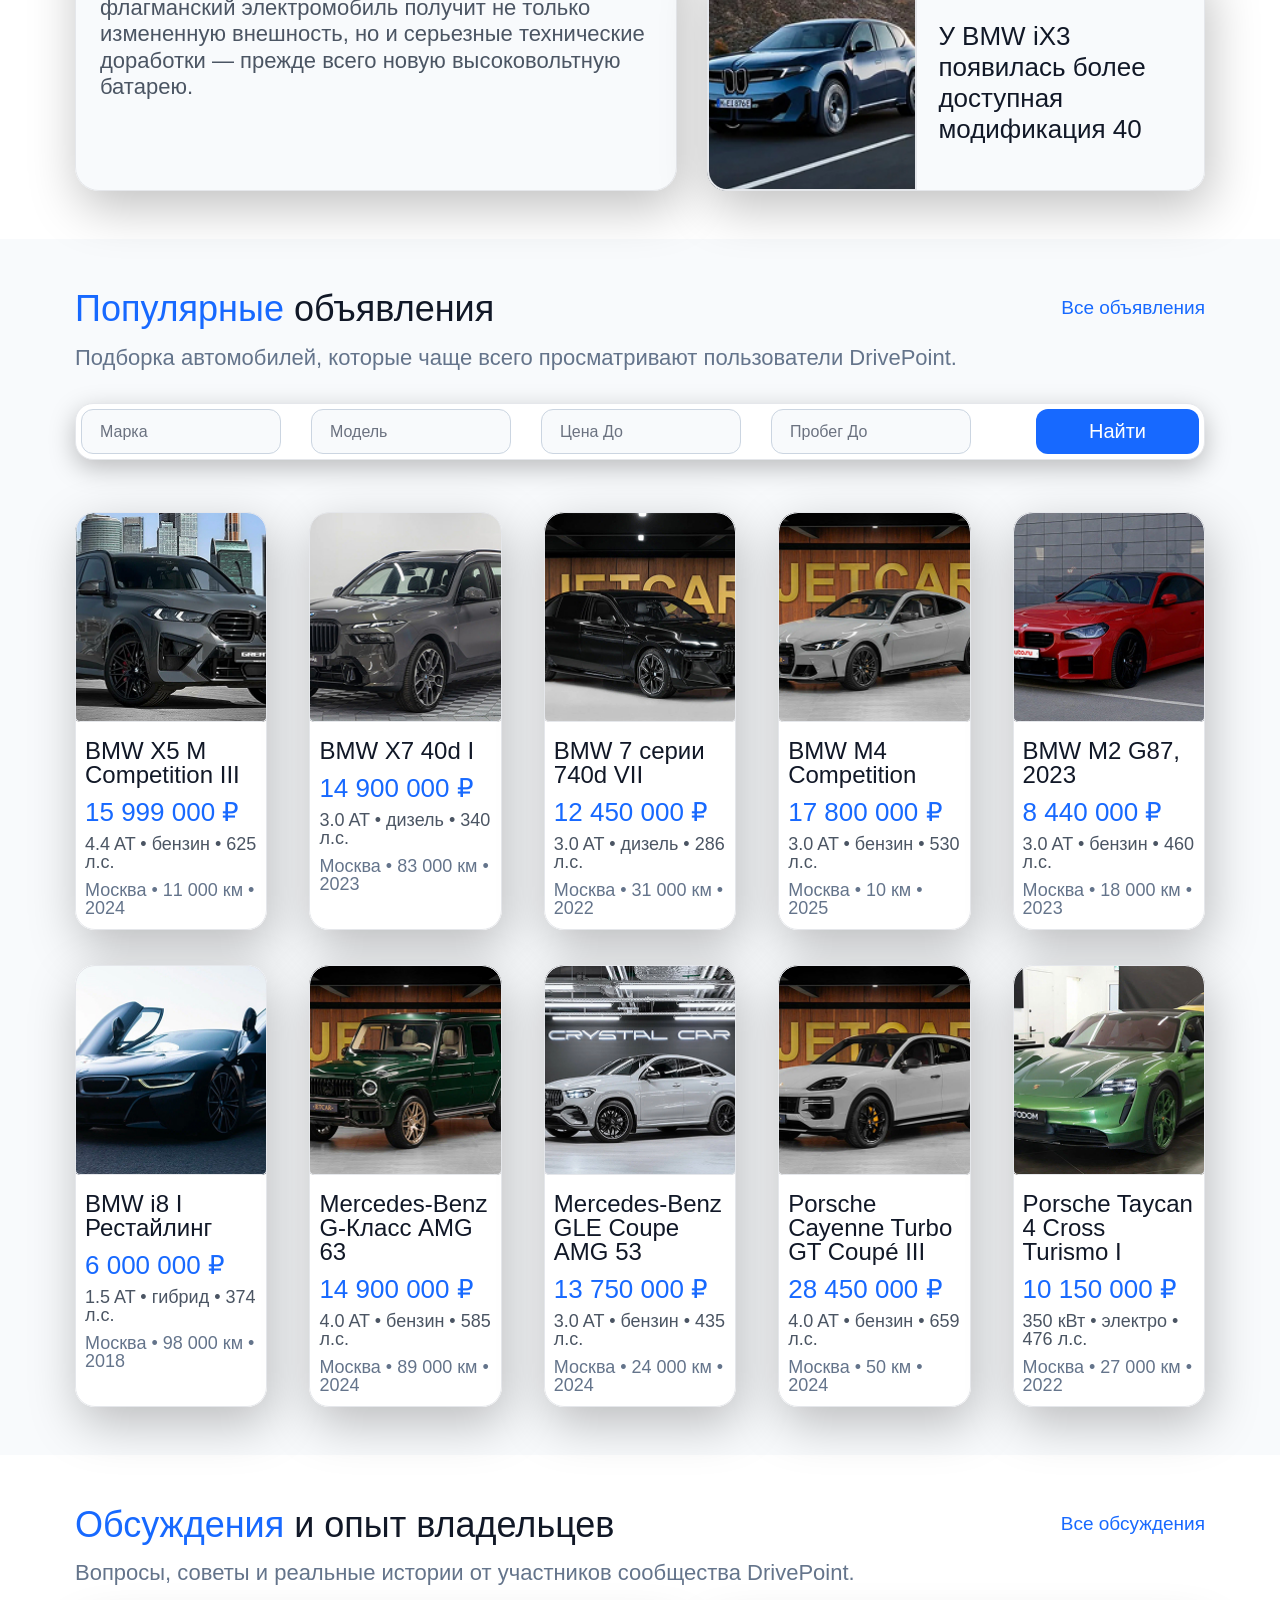
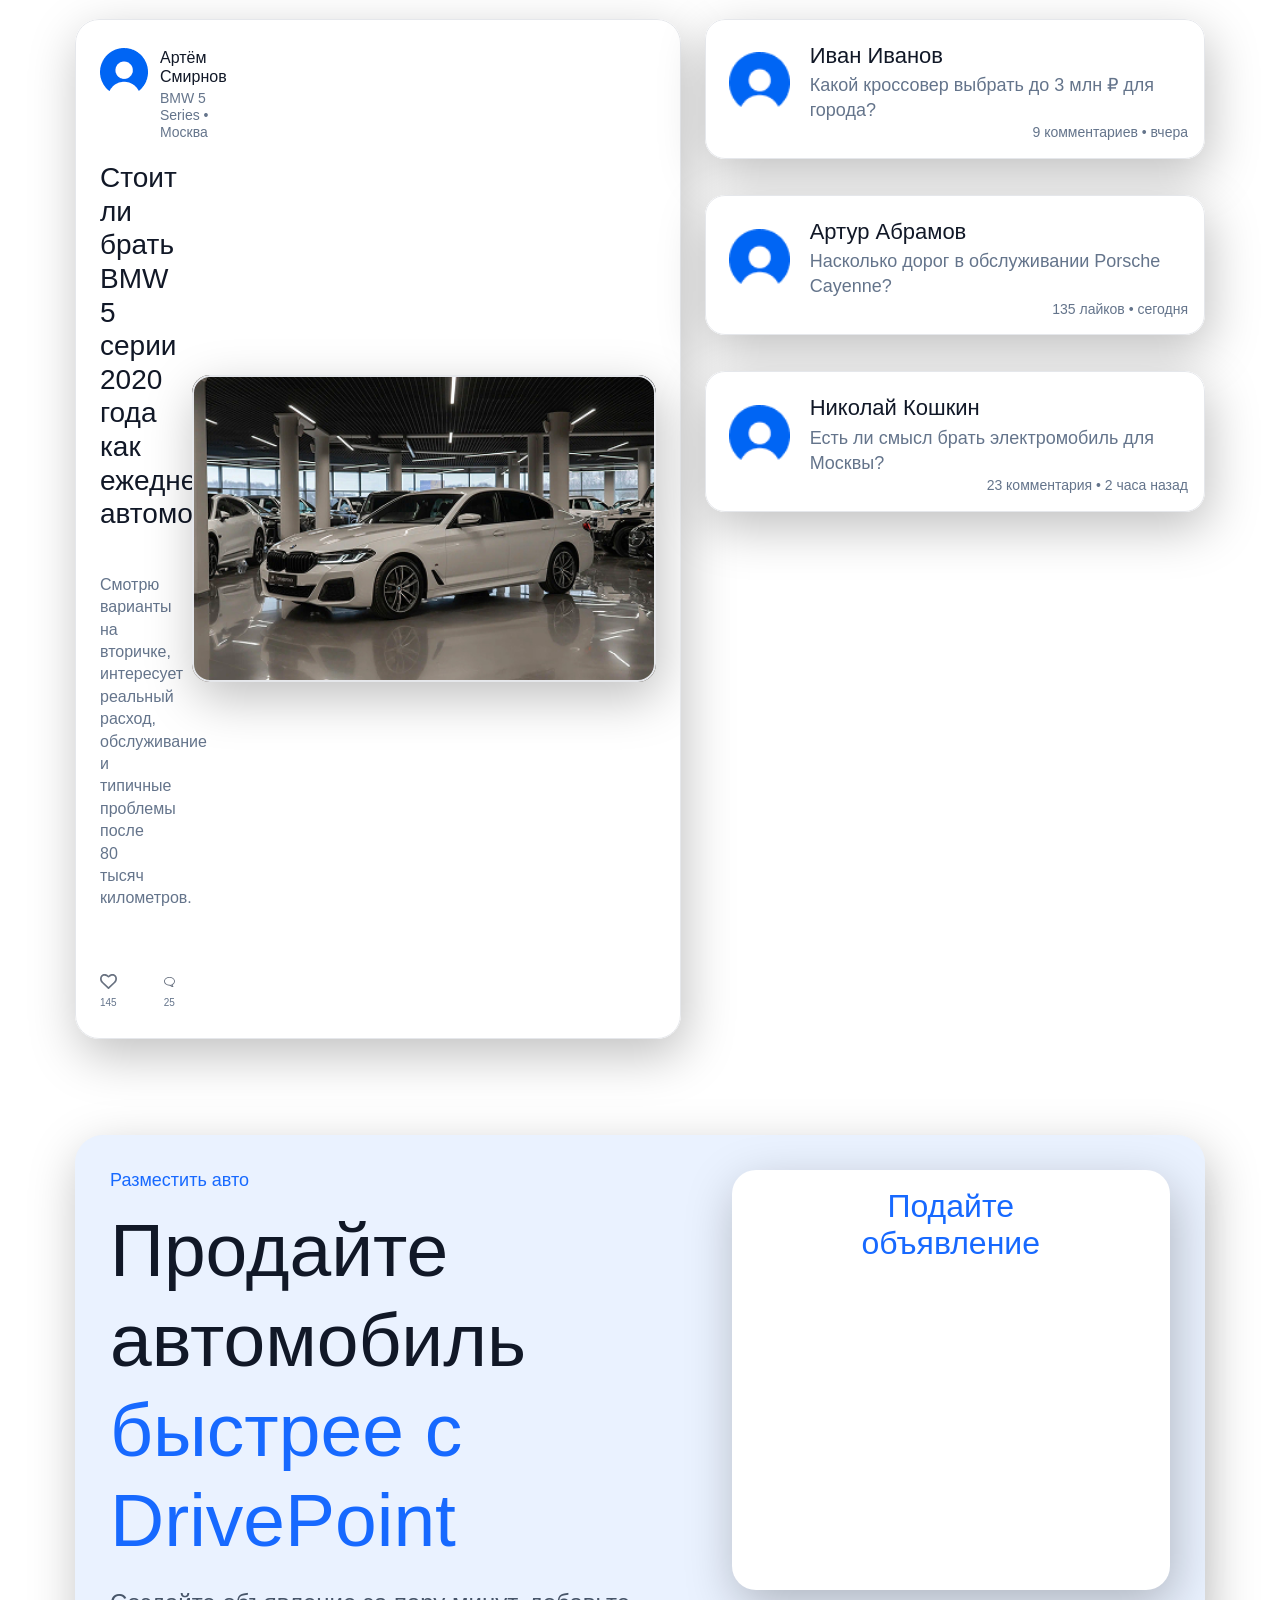
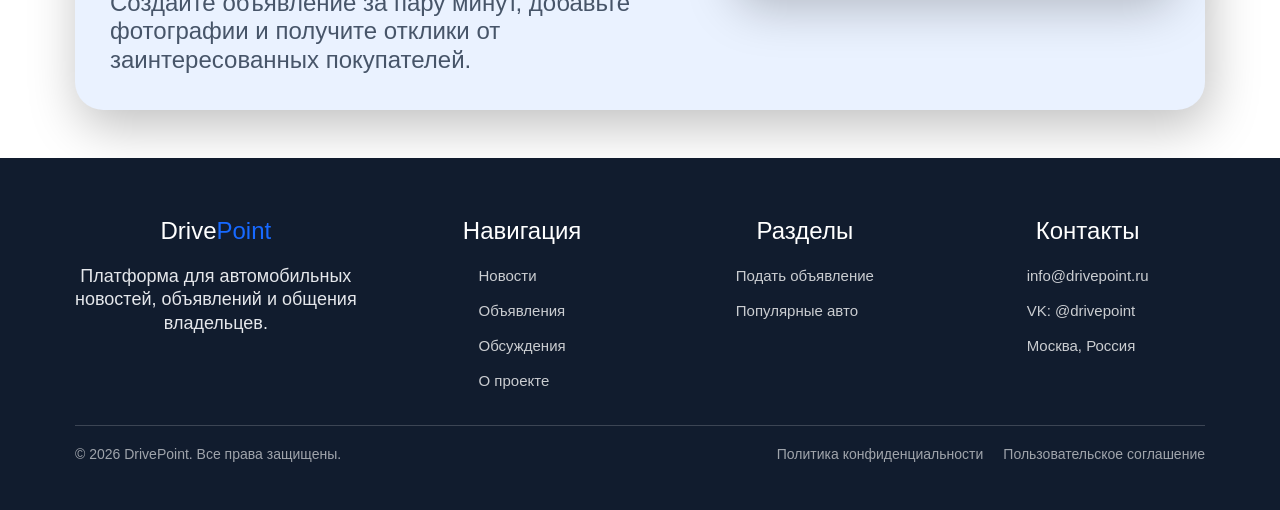
==== commit 676e8683: "Добавление полной стилистики для блока обсуждение и завершение работы с ним" ====
--- a/index.html
+++ b/index.html
@@ -287,7 +287,7 @@
                     <article class="community-featured-card">
                         <div class="community-featured-card_content">
                             <div class="community-author">
-                                <div class="community-author_avatar-f">
+                                <div class="community-author_avatar">
                                     <img src="images/avatar.png" alt="Артём Смирнов" />
                                 </div>
                                 <div class="community-author_info">
@@ -304,24 +304,24 @@
                             </p>
                             <div class="community-featured-card_stats">
                                 <div class="community-stat">
-                                    <img src="images/like.svg" alt="Лайки" class="community-stat_icon-l" />
+                                    <img src="images/like.svg" alt="Лайки" class="community-stat_icon" />
                                     <span class="community-stat_value">145</span>
                                 </div>
                                 <div class="community-stat">
-                                    <img src="images/comment.svg" alt="Комментарии" class="community-stat_icon-c" />
+                                    <img src="images/comment.svg" alt="Комментарии" class="community-stat_icon" />
                                     <span class="community-stat_value">25</span>
                                 </div>
                             </div>
                         </div>
                         <div class="community-featured-card_media">
-                            <img src="images/community-main.jpg" alt="BMW 5 серии в автосалоне" class="community-featured-card_image" />
+                            <img src="images/community-main.jpg" alt="BMW 5 серии" class="community-featured-card_image" />
                         </div>
                     </article>
                     <div class="community-side-list">
                         <article class="community-side-card">
                             <div class="community-side-card_main">
                                 <div class="community-author">
-                                    <div class="community-author_avatar-side">
+                                    <div class="community-author_avatar-l">
                                         <img src="images/avatar.png" alt="Иван Иванов" />
                                     </div>
 
@@ -336,7 +336,7 @@
                         <article class="community-side-card">
                             <div class="community-side-card_main">
                                 <div class="community-author">
-                                    <div class="community-author_avatar">
+                                    <div class="community-author_avatar-l">
                                         <img src="images/avatar.png" alt="Артур Абрамов" />
                                     </div>
 
@@ -351,7 +351,7 @@
                         <article class="community-side-card">
                             <div class="community-side-card_main">
                                 <div class="community-author">
-                                    <div class="community-author_avatar">
+                                    <div class="community-author_avatar-l">
                                         <img src="images/avatar.png" alt="Николай Кошкин" />
                                     </div>
 
--- a/styles/style.css
+++ b/styles/style.css
@@ -605,6 +605,254 @@
   color: #4B5563;
 }
 
+.community {
+  background-color: white;
+}
+
+.community-layout {
+  display: grid;
+  grid-template-columns: 1.15fr 0.95fr;
+  gap: 24px;
+  align-items: stretch;
+}
+
+.community-featured-card {
+  position: relative;
+  background-color: #ffffff;
+  border-radius: 24px;
+  overflow: hidden;
+  box-shadow: var(--shadow-card);
+}
+
+.community-side-card {
+  position: relative;
+  background-color: #ffffff;
+  border-radius: 20px;
+  overflow: hidden;
+  box-shadow: var(--shadow-card);
+}
+
+.community-featured-card::after {
+  content: "";
+  position: absolute;
+  inset: 0;
+  border: 1px solid #E5E7EB;
+  border-radius: 24px;
+  pointer-events: none;
+}
+
+.community-side-card::after {
+  content: "";
+  position: absolute;
+  inset: 0;
+  border: 1px solid #E5E7EB;
+  border-radius: 20px;
+  pointer-events: none;
+}
+
+.community-featured-card {
+  display: grid;
+  grid-template-columns: minmax(0, 1fr) 464px;
+  gap: 30px;
+  min-height: 400px;
+  padding: 29px 25px;
+}
+
+.community-featured-card_content {
+  display: flex;
+  flex-direction: column;
+  min-width: 0;
+}
+
+.community-author {
+  display: flex;
+  align-items: flex-start;
+  gap: 12px;
+  min-width: 0;
+}
+
+.community-author_avatar {
+  width: 48px;
+  height: 48px;
+  flex-shrink: 0;
+  overflow: hidden;
+}
+
+.community-author_avatar-l {
+  width: 61px;
+  height: 61px;
+  flex-shrink: 0;
+  overflow: hidden;
+}
+
+.community-author_avatar img {
+  display: block;
+  width: 48px;
+  height: 48px;
+  object-fit: cover;
+}
+
+.community-author_avatar-l img {
+  display: block;
+  width: 61px;
+  height: 61px;
+  object-fit: cover;
+}
+
+.community-author_info {
+  display: flex;
+  flex-direction: column;
+  justify-content: center;
+}
+
+.community-author_name {
+  margin-bottom: 4px;
+  font-size: 16px;
+  line-height: 1.2;
+  font-weight: 400;
+  color: var(--color-text);
+}
+
+.community-author_meta {
+  font-size: 14px;
+  line-height: 1.2;
+  font-weight: 300;
+  color: var(--color-text-muted);
+}
+
+.community-featured-card_title {
+  max-width: 415px;
+  margin-top: 21px;
+  margin-bottom: 43px;
+  font-size: 28px;
+  line-height: 1.2;
+  font-weight: 400;
+  color: var(--color-text);
+}
+
+.community-featured-card_text {
+  max-width: 415px;
+  font-size: 16px;
+  line-height: 1.4;
+  font-weight: 400;
+  color: var(--color-text-muted);
+}
+
+.community-featured-card_stats {
+  display: flex;
+  align-items: flex-end;
+  gap: 47px;
+  margin-top: auto;
+  padding-top: 63px;
+}
+
+.community-stat {
+  display: flex;
+  flex-direction: column;
+  align-items: center;
+  gap: 5px;
+  color: var(--color-text-muted);
+}
+
+.community-stat_icon {
+  display: block;
+  width: 20px;
+  height: 18px;
+  object-fit: contain;
+  flex-shrink: 0;
+}
+
+.community-stat_value {
+  font-size: 10px;
+  line-height: 1.4;
+  font-weight: 300;
+  color: var(--color-text-muted);
+}
+
+.community-featured-card_media {
+  position: relative;
+  align-self: center;
+  overflow: hidden;
+  border-radius: 18px;
+  box-shadow: var(--shadow-card);
+}
+
+.community-featured-card_media::after {
+  content: "";
+  position: absolute;
+  inset: 0;
+  border: 2px solid #E5E7EB;
+  border-radius: 18px;
+  pointer-events: none;
+}
+
+.community-featured-card_image {
+  display: block;
+  width: 100%;
+  height: 307px;
+  object-fit: cover;
+}
+
+.community-side-list {
+  display: flex;
+  flex-direction: column;
+  gap: 36px;
+}
+
+.community-side-card {
+  display: flex;
+  flex-direction: column;
+  justify-content: center;
+  min-height: 109px;
+  padding: 24px 17px 16px 24px;
+}
+
+.community-side-card_main {
+  display: flex;
+  align-items: center;
+  min-height: 61px;
+}
+
+.community-side-card .community-author {
+  display: flex;
+  align-items: center;
+  gap: 20px;
+  width: 100%;
+}
+
+.community-side-card .community-author_avatar {
+  width: 61px;
+  height: 61px;
+  flex-shrink: 0;
+}
+
+.community-side-card .community-author_info {
+  display: flex;
+  flex-direction: column;
+  justify-content: center;
+  min-height: 61px;
+}
+
+.community-side-card .community-author_name {
+  margin-bottom: 4px;
+  font-size: 22px;
+}
+
+.community-side-card_title {
+  max-width: 478px;
+  font-size: 18px;
+  line-height: 1.4;
+  font-weight: 300;
+  color: var(--color-text-muted);
+}
+
+.community-side-card_meta {
+  align-self: flex-end;
+  font-size: 14px;
+  line-height: 1.4;
+  font-weight: 300;
+  color: var(--color-text-muted);
+}
 
 .cta_wrapper {
   display: flex;
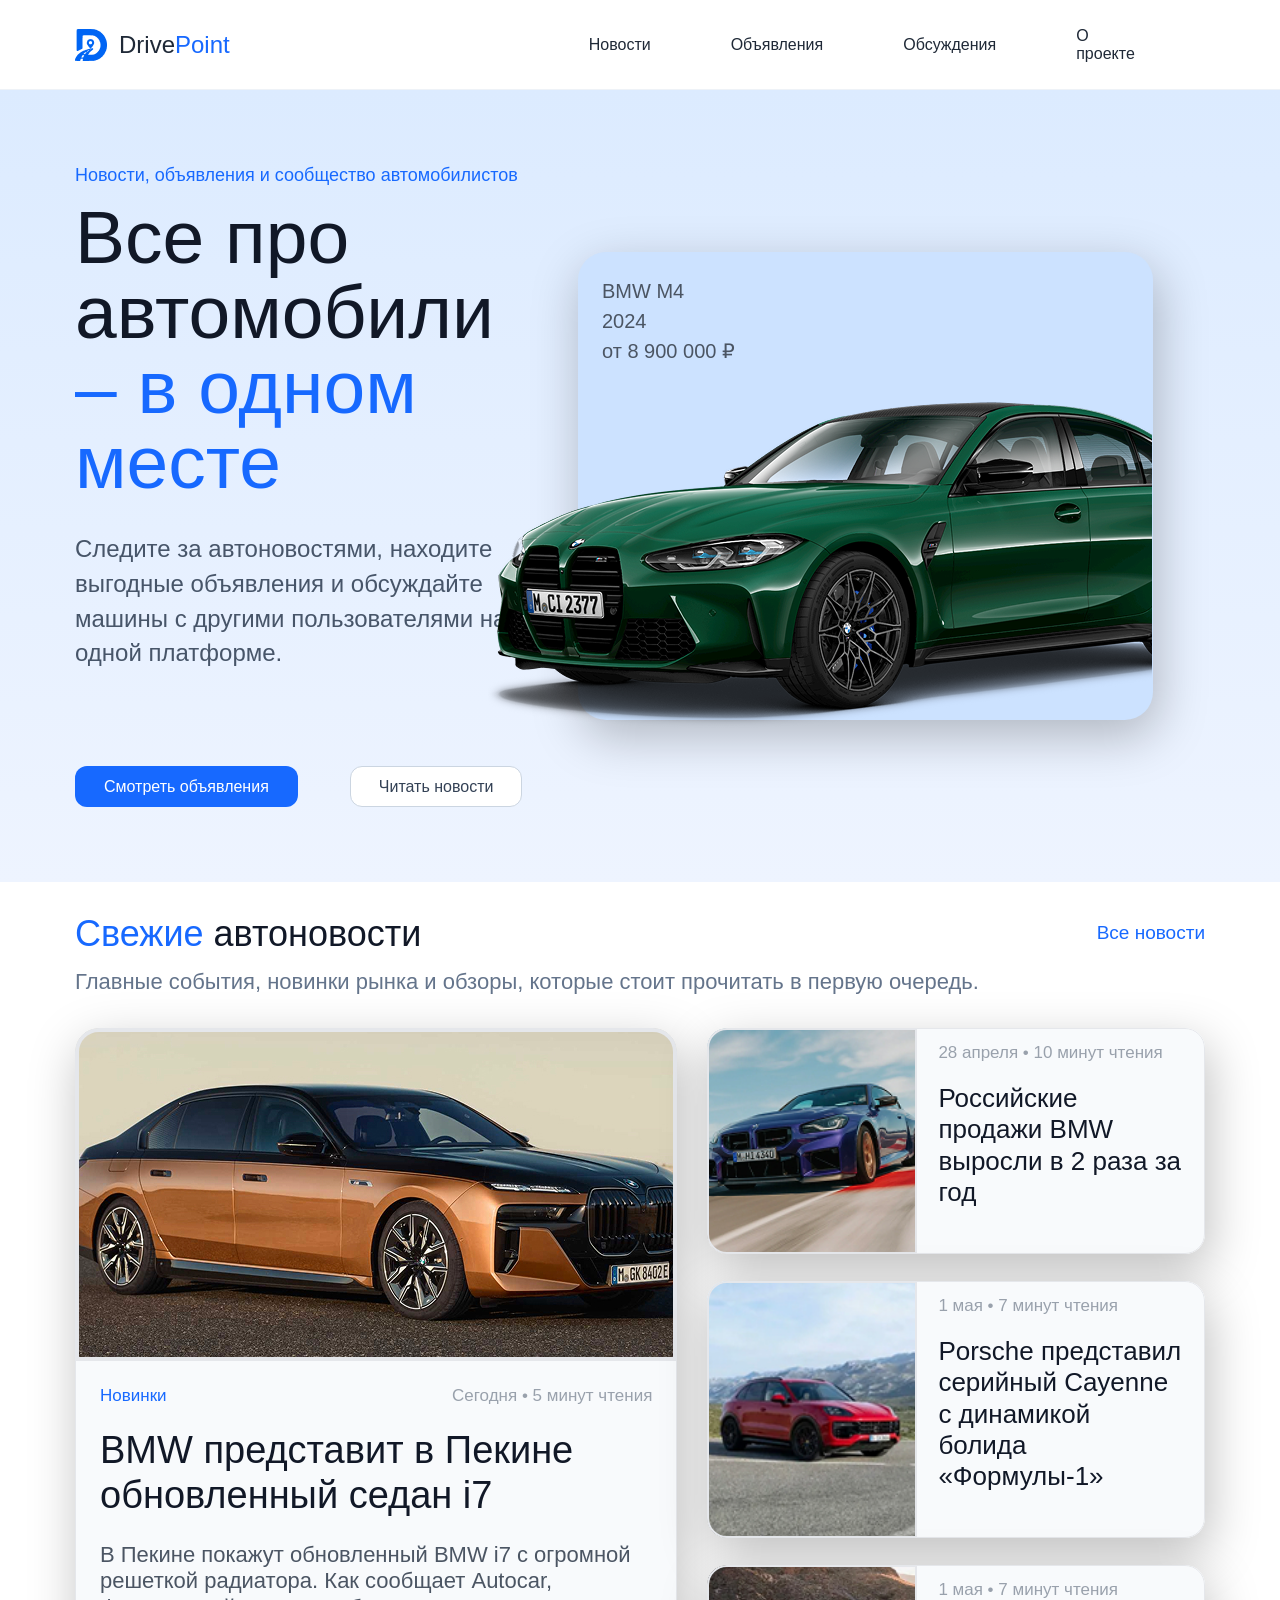
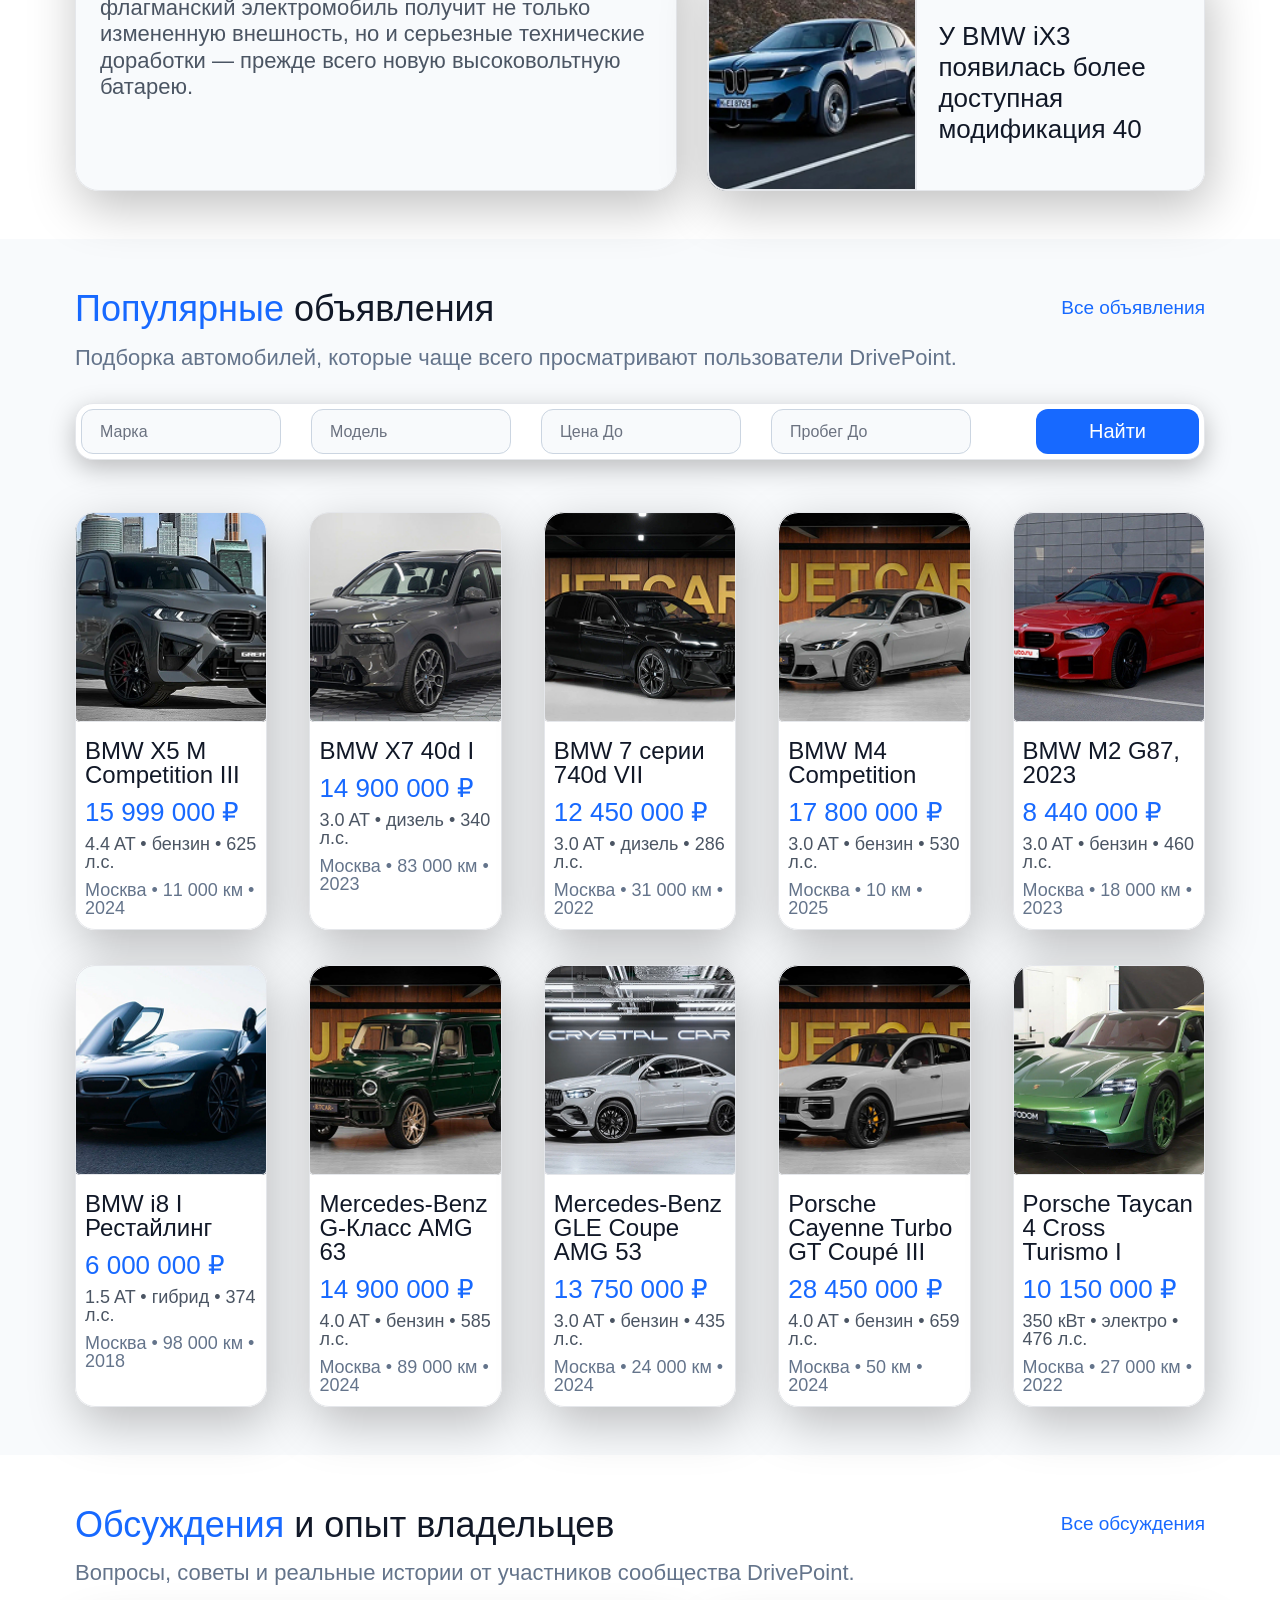
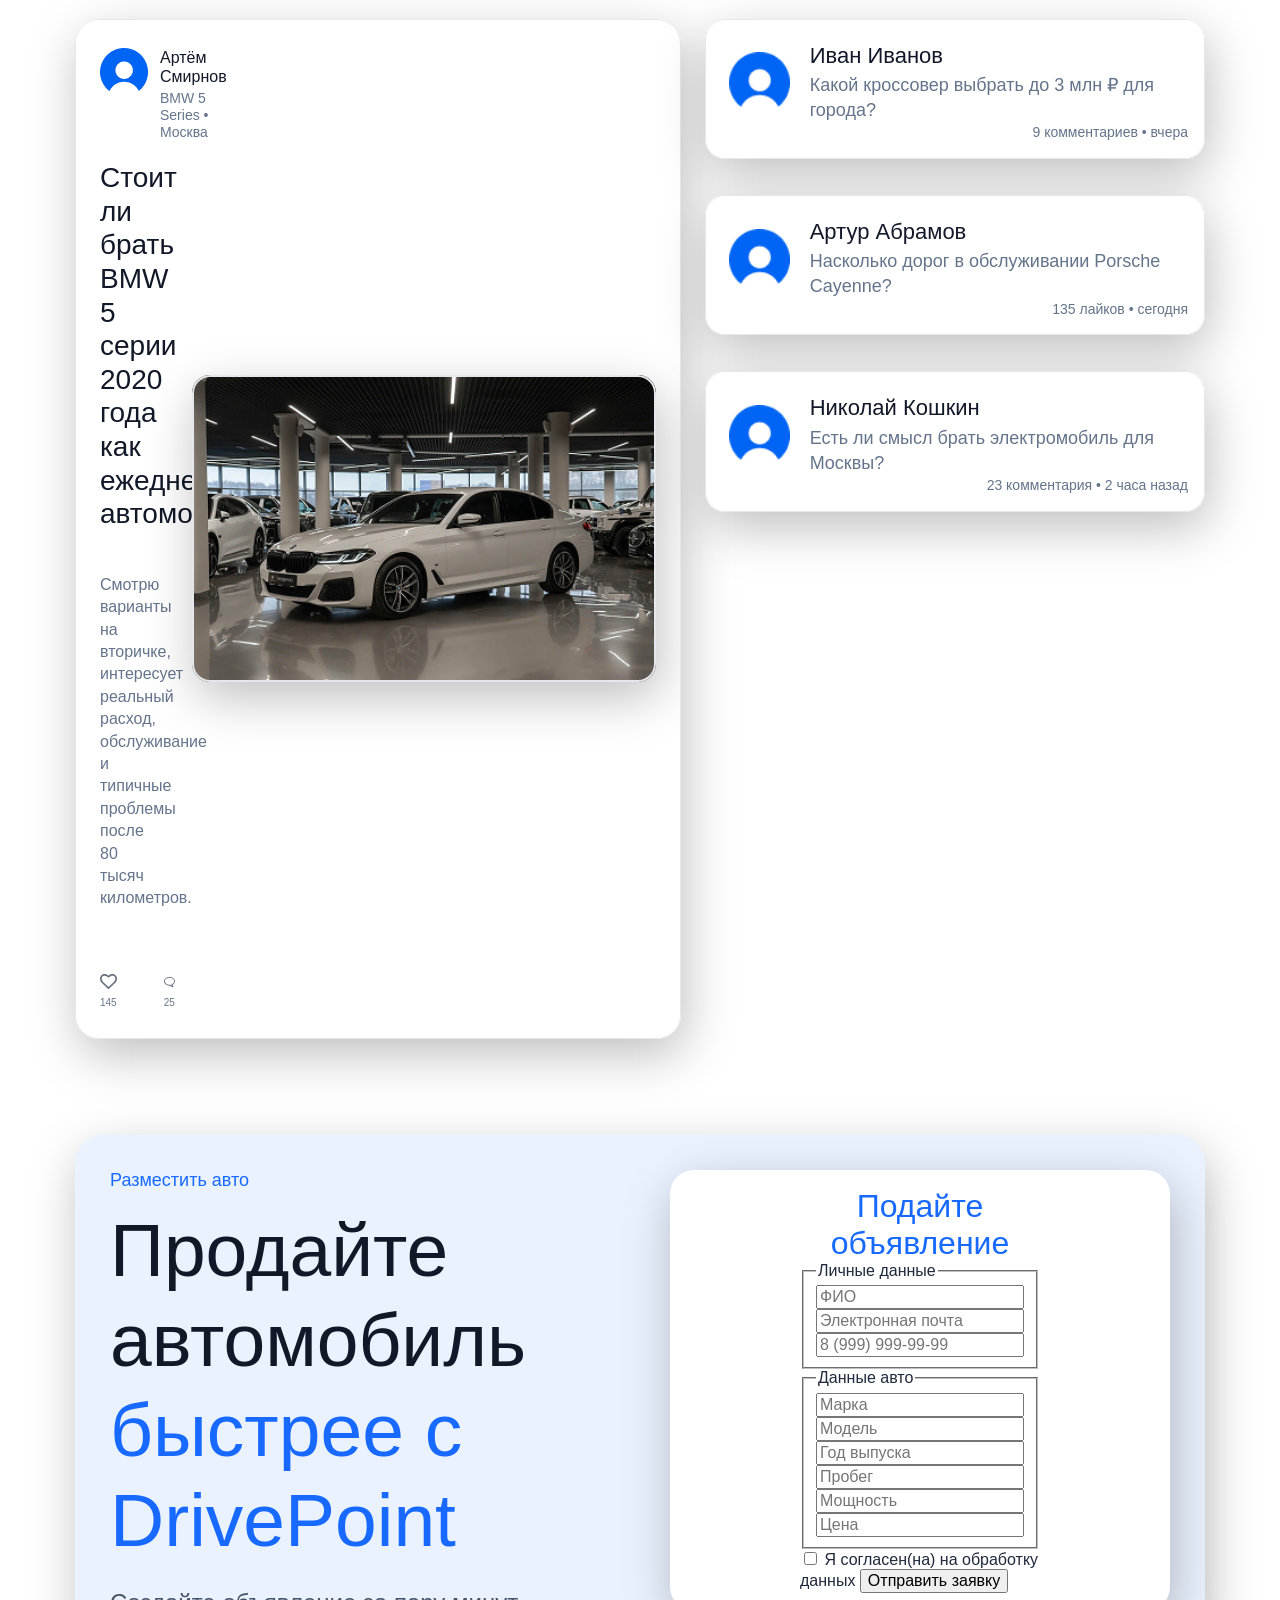
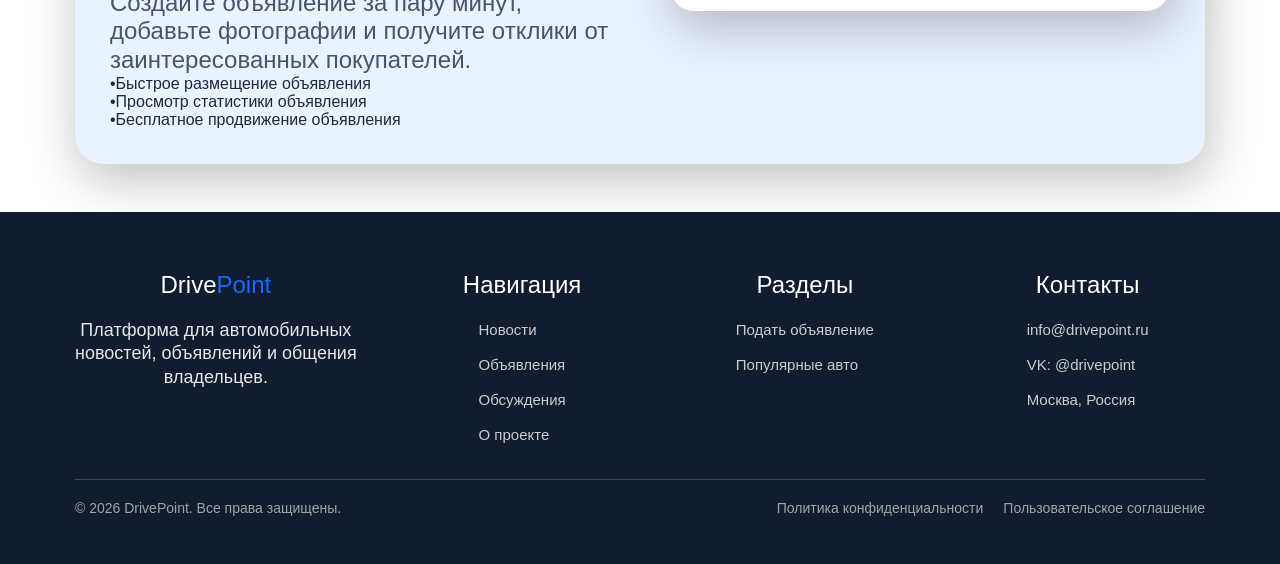
==== commit 875cf12f: "добавление полной структуры для блока с формой: создание самой формы" ====
--- a/index.html
+++ b/index.html
@@ -374,18 +374,51 @@
                     <div class="cta_left">
                         <p class="cta_label">Разместить авто</p>
                         <h2 class="cta_title">
-                        Продайте автомобиль
-                        <span>быстрее с DrivePoint</span>
+                            Продайте автомобиль
+                            <span>быстрее с DrivePoint</span>
                         </h2>
                         <p class="cta_description">
-                        Создайте объявление за пару минут, добавьте фотографии и получите
-                        отклики от заинтересованных покупателей.
+                            Создайте объявление за пару минут, добавьте фотографии и получите
+                            отклики от заинтересованных покупателей.
                         </p>
+                        <div class="cta_benefits">
+                            <ul class="cta_benefits-list">
+                                <li>•Быстрое размещение объявления</li>
+                                <li>•Просмотр статистики объявления</li>
+                                <li>•Бесплатное продвижение объявления</li>
+                            </ul>
+                        </div>
                     </div>
                     <div class="cta_right">
-                        <div class="form-card">
-                            <h3>Подайте объявление</h3>
-                        </div>
+                        <form class="form-card">
+                            <h3 class="form-card_title">Подайте объявление</h3>
+                            <fieldset class="form-section">
+                                <legend>Личные данные</legend>
+                                <div class="form-fields form-fields-single">
+                                    <input type="text" name="name" placeholder="ФИО" />
+                                    <input type="email" name="email" placeholder="Электронная почта" />
+                                    <input type="tel" name="phone" placeholder="8 (999) 999-99-99" />
+                                </div>
+                            </fieldset>
+                            <fieldset class="form-section">
+                                <legend>Данные авто</legend>
+                                <div class="form-fields form-fields-grid">
+                                    <input type="text" name="brand" placeholder="Марка" />
+                                    <input type="text" name="model" placeholder="Модель" />
+                                    <input type="text" name="year" placeholder="Год выпуска" />
+                                    <input type="text" name="mileage" placeholder="Пробег" />
+                                    <input type="text" name="power" placeholder="Мощность" />
+                                    <input type="text" name="price" placeholder="Цена" />
+                                </div>
+                            </fieldset>
+                            <label class="form-checkbox">
+                                <input type="checkbox" name="agreement" />
+                                <span>Я согласен(на) на обработку данных</span>
+                            </label>
+                            <button type="submit" class="form-submit">
+                                Отправить заявку
+                            </button>
+                        </form>
                     </div>
                 </div>
             </div>
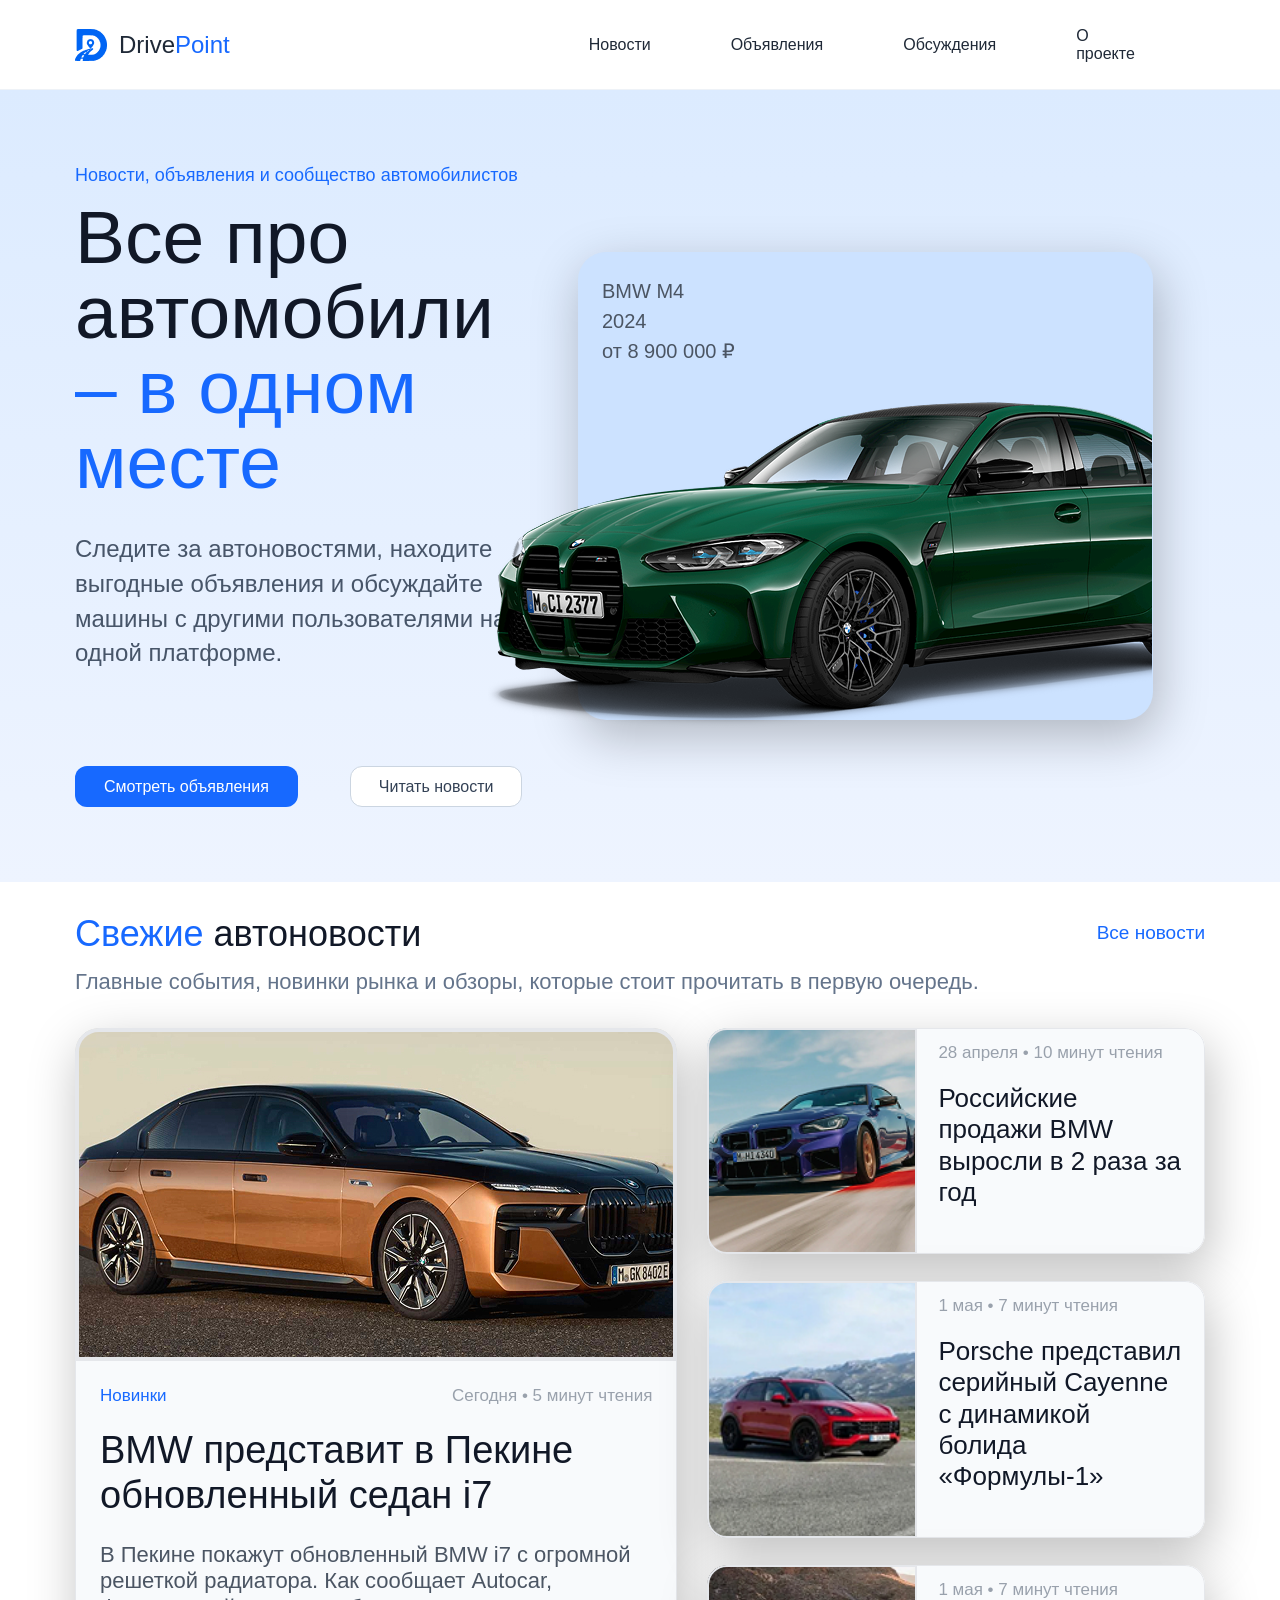
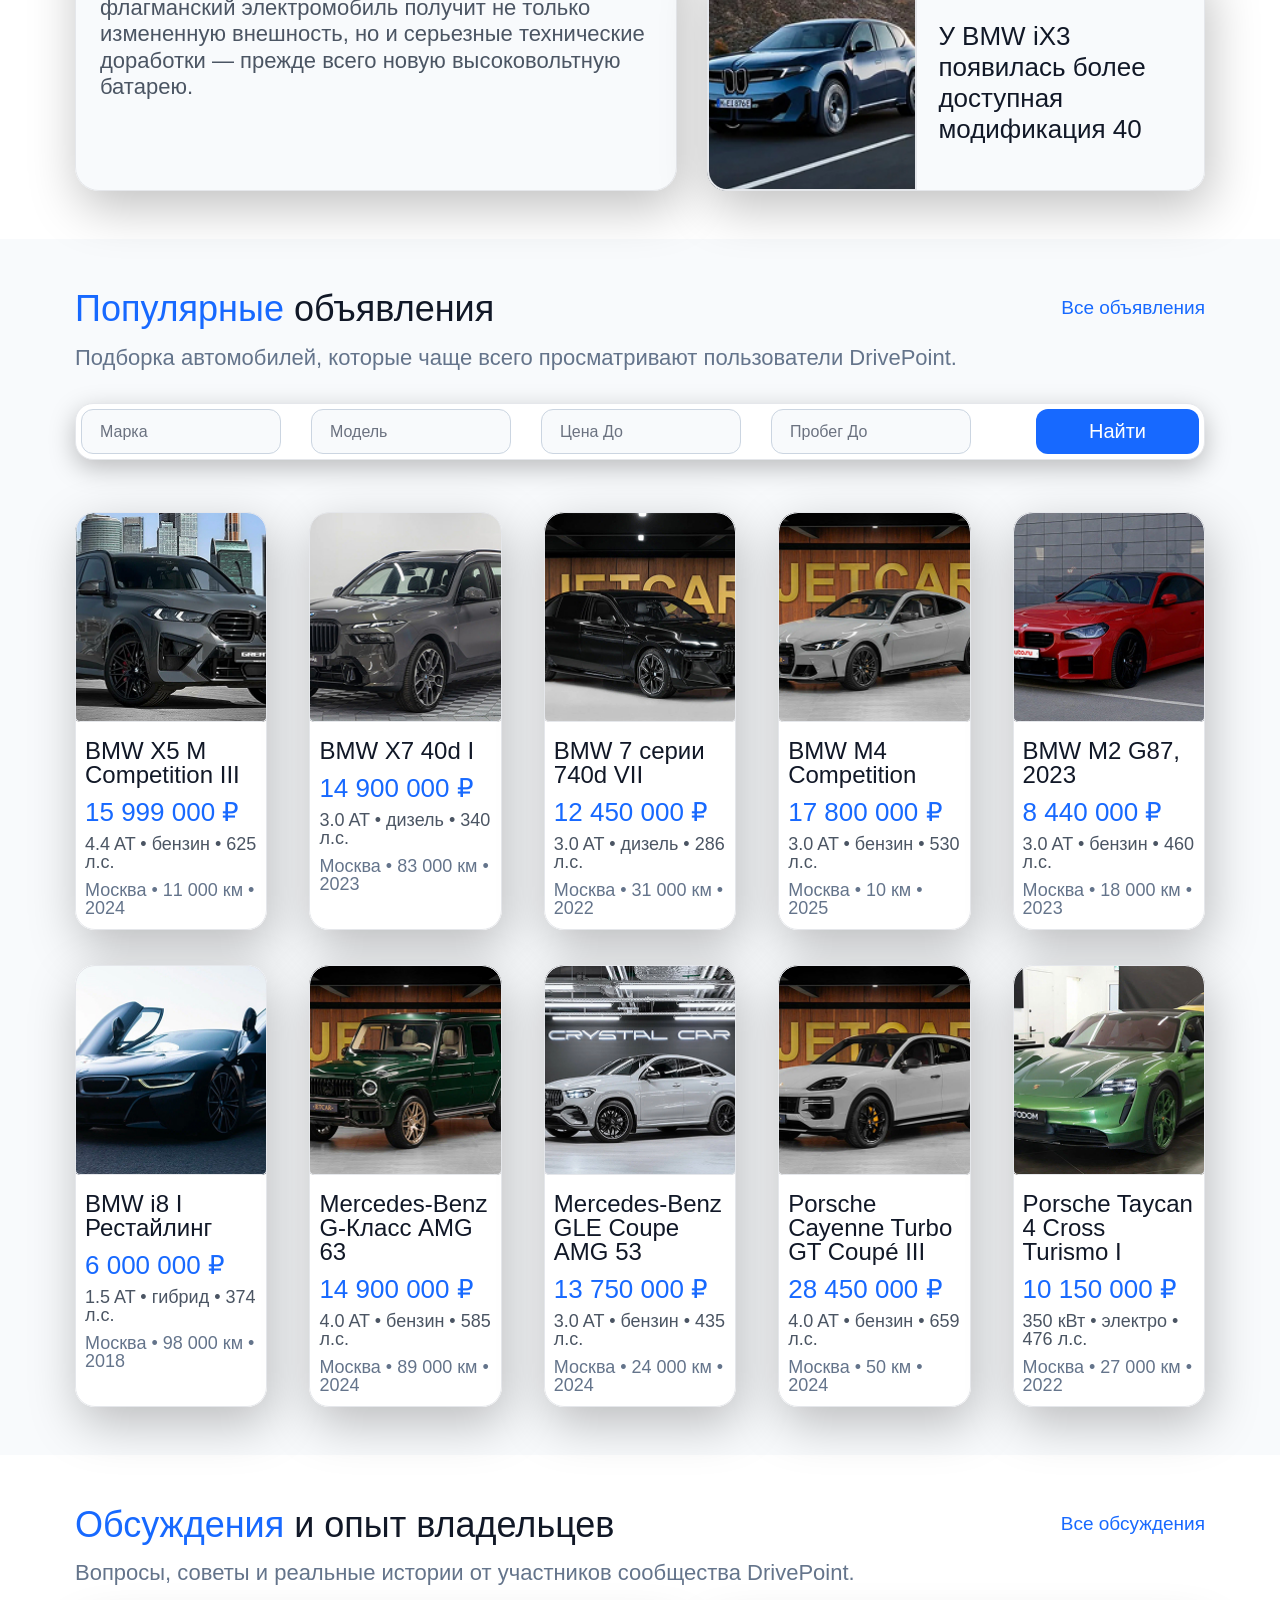
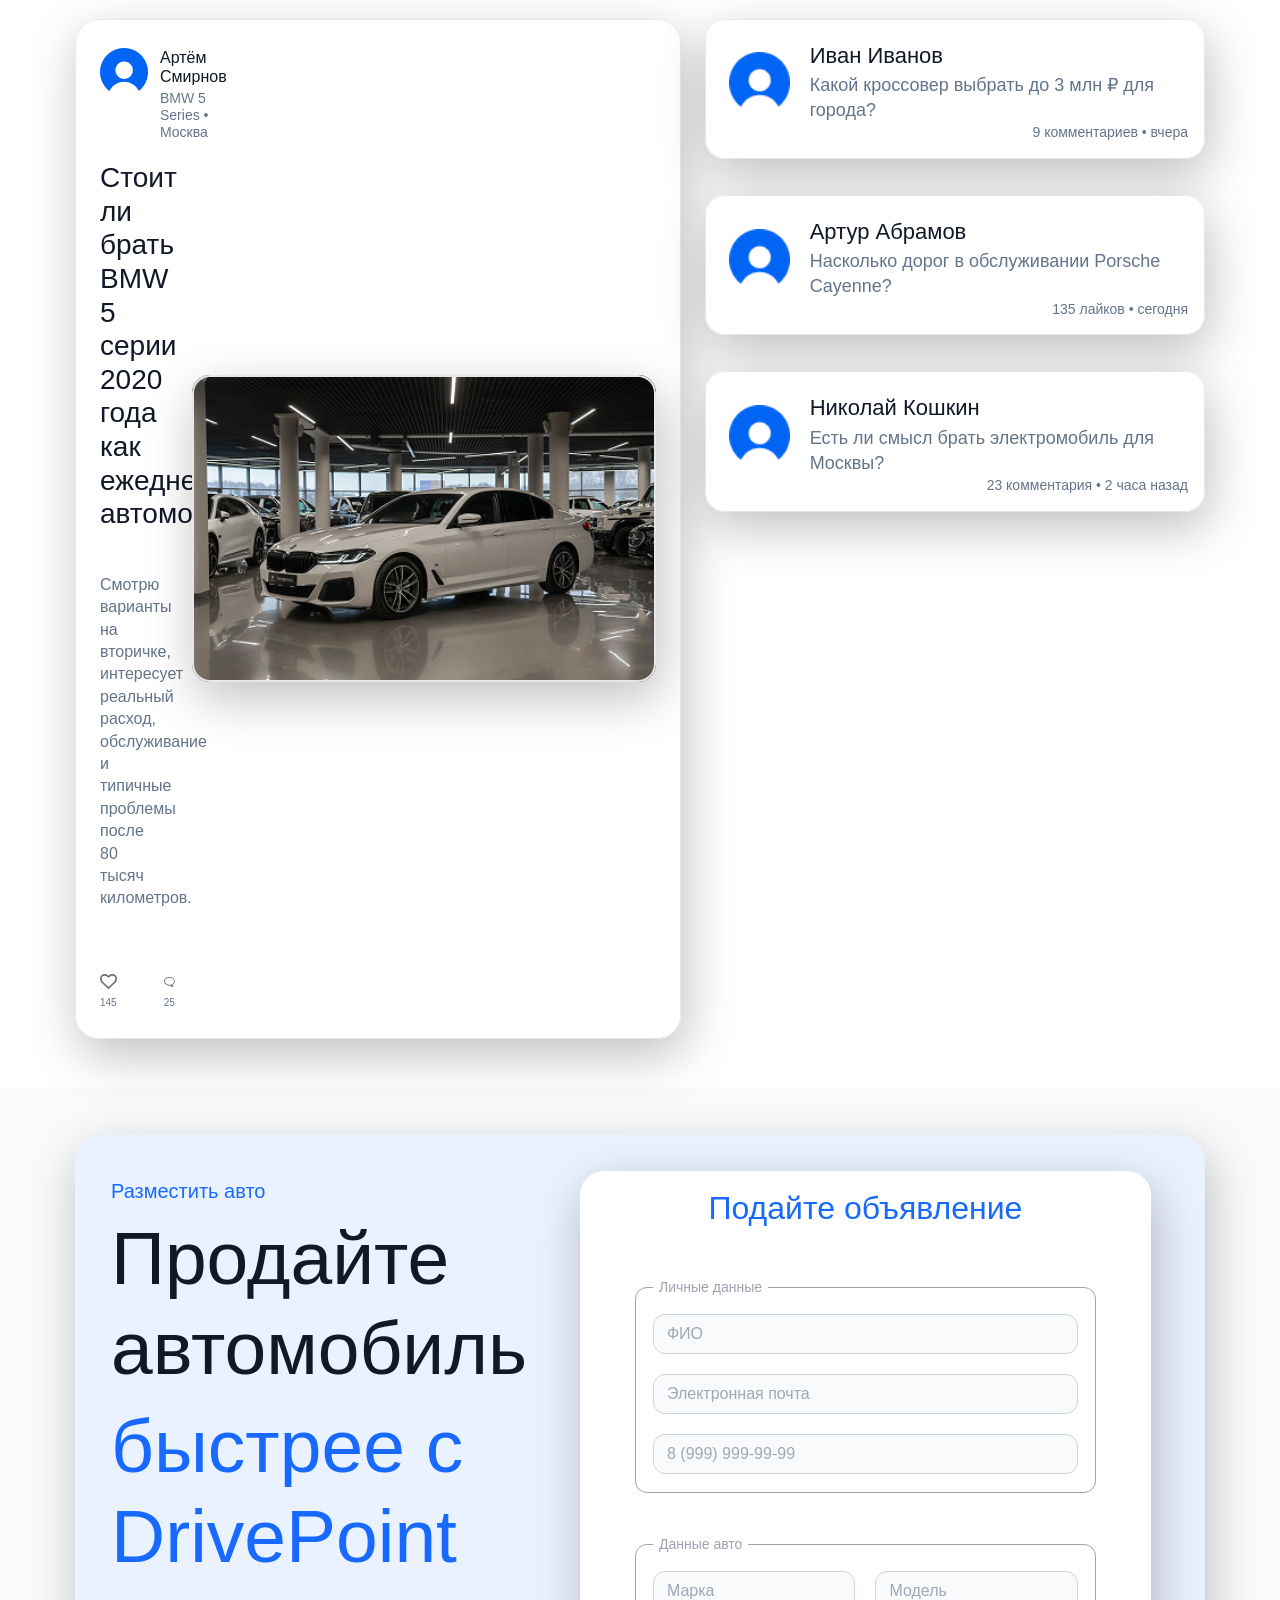
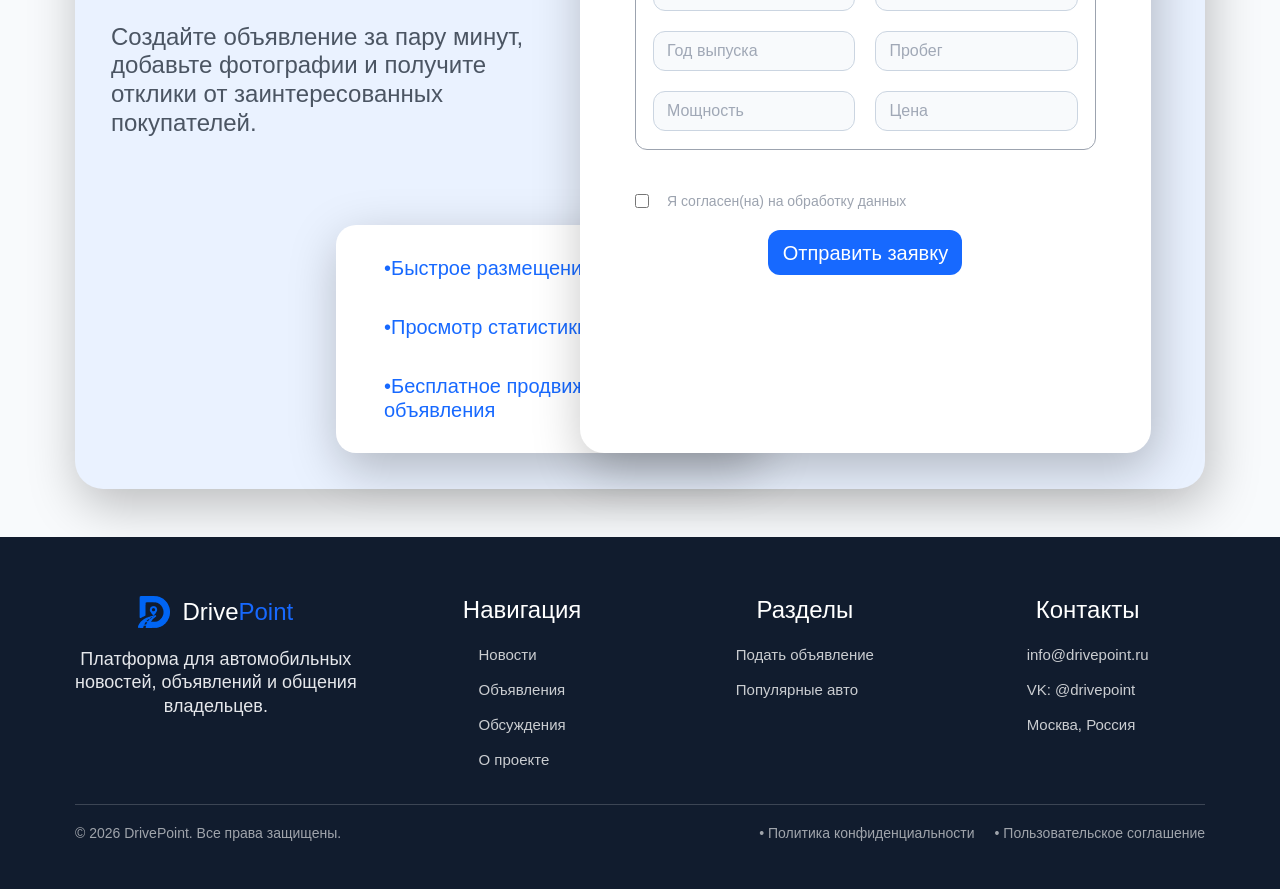
==== commit e6f17f01: "небольшие правки футера и небольшое добавление стилистики для него." ====
--- a/index.html
+++ b/index.html
@@ -428,8 +428,11 @@
     <footer class="footer" id="about">
         <div class="container">
             <div class="footer_top">
-                <div class="footer_column">
-                    <a href="#" class="logo-footer">Drive<span>Point</span></a>
+                <div class="footer_column footer_column-brand">
+                    <div class="logotype-footer">
+                        <img src="images/logo.png" alt="DrivePoint" class="logo-footer_image" />
+                        <a href="#" class="logo-footer">Drive<span>Point</span></a>
+                    </div>
                     <p class="footer_description">
                         Платформа для автомобильных новостей, объявлений и общения владельцев.
                     </p>
@@ -456,7 +459,7 @@
                     <h3>Контакты</h3>
                     <ul>
                         <li><a href="mailto:info@drivepoint.ru">info@drivepoint.ru</a></li>
-                        <li><a href="#">VK: @drivepoint</a></li>
+                        <li><a href="#about">VK: @drivepoint</a></li>
                         <li><span>Москва, Россия</span></li>
                     </ul>
                 </div>
@@ -464,8 +467,8 @@
             <div class="footer_bottom">
                 <p>© 2026 DrivePoint. Все права защищены.</p>
                 <div class="footer_links">
-                    <a href="#">Политика конфиденциальности</a>
-                    <a href="#">Пользовательское соглашение</a>
+                    <a href="#about"> • Политика конфиденциальности</a>
+                    <a href="#about"> • Пользовательское соглашение</a>
                 </div>
             </div>
         </div>
--- a/styles/style.css
+++ b/styles/style.css
@@ -854,62 +854,201 @@
   color: var(--color-text-muted);
 }
 
+.cta {
+  background-color: #F8FAFC;
+}
+
 .cta_wrapper {
   display: flex;
   justify-content: space-between;
   gap: 48px;
-  padding: 35px;
+  padding: 36px 82px 36px 36px;
   border-radius: 28px;
   background-color: #EAF2FF;
   box-shadow: var(--shadow-card);
 }
 
 .cta_left {
-  max-width: 866px;
+  display: flex;
+  flex-direction: column;
+  max-width: 850px;
+  padding-top: 8px;
+}
+
+.cta_label {
+  margin-bottom: 10px;
+  font-size: 20px;
+  line-height: 1.2;
+  font-weight: 500;
+  color: var(--color-primary);
 }
 
 .cta_title {
-  margin-bottom: 24px;
+  margin-bottom: 42px;
   font-size: 75px;
   line-height: 1.2;
-  font-weight: 400;
+  font-weight: 500;
   color: var(--color-text);
 }
 
 .cta_title span {
-    display: block;
-    color: var(--color-primary);
+  display: block;
+  margin-top: 8px;
+  color: var(--color-primary);
 }
 
 .cta_description {
+  max-width: 850px;
+  margin-bottom: 87px;
   font-size: 24px;
-  max-width: 849px;
-  font-weight: 300;
-  line-height: 1.2;
-  color: #475569;
+  line-height: 1.20;
+  font-weight: 400;
+  color: #4B5563;
+}
+
+.cta_benefits {
+  width: 100%;
+  max-width: 440px;
+  margin-left: 225px;
+  padding: 31px 24px;
+  border-radius: 20px;
+  background-color: #ffffff;
+  box-shadow: var(--shadow-card);
+}
+
+.cta_benefits-list {
+  display: flex;
+  flex-direction: column;
+  gap: 35px;
+  margin: 0;
+  padding-left: 24px;
+  color: var(--color-primary);
+}
+
+.cta_benefits-list li {
+  font-size: 20px;
+  line-height: 1.20;
+  font-weight: 500;
+  color: var(--color-primary);
 }
 
 .cta_right {
-  width: 571px;
+  width: 100%;
+  max-width: 571px;
+  flex-shrink: 0;
 }
 
 .form-card {
-  min-height: 420px;
-  padding-left: 130px;
-  padding-right: 130px;
-  padding-top: 18px;
-  padding-bottom: 18px;
+  min-height: 100%;
+  padding: 18px 55px;
   border-radius: 24px;
   background-color: #ffffff;
   box-shadow: var(--shadow-card);
 }
 
-.form-card h3 {
-  display: block;
+.form-card_title {
+  margin-bottom: 52px;
   text-align: center;
   font-size: 32px;
-  font-weight: 400;
+  line-height: 1.2;
+  font-weight: 500;
   color: var(--color-primary);
+}
+
+.form-section {
+  margin: 0 0 43px;
+  padding: 18px 17px;
+  border: 1px solid #9CA3AF;
+  border-radius: 12px;
+}
+
+.form-section legend {
+  padding: 0 6px;
+  font-size: 14px;
+  line-height: 1.2;
+  font-weight: 200;
+  color: #9CA3AF;
+}
+
+.form-fields {
+  display: grid;
+  gap: 20px;
+}
+
+.form-fields-single {
+  grid-template-columns: 1fr;
+}
+
+.form-fields-grid {
+  grid-template-columns: repeat(2, minmax(0, 1fr));
+}
+
+.form-card input {
+  width: 100%;
+  height: 40px;
+  padding: 0 13px;
+  border: 1px solid #CBD5E1;
+  border-radius: 12px;
+  background-color: #F8FAFC;
+  font-size: 16px;
+  line-height: 1.2;
+  font-weight: 200;
+  color: var(--color-text);
+  outline: none;
+  transition: border-color 180ms ease, box-shadow 180ms ease;
+}
+
+.form-card input::placeholder {
+  color: #A0A8B6;
+}
+
+.form-card input:focus {
+  border-color: #8BB7FF;
+  box-shadow: 0 0 0 3px rgba(26, 115, 232, 0.10);
+}
+
+.form-checkbox {
+  display: flex;
+  align-items: center;
+  gap: 18px;
+  margin-bottom: 21px;
+  font-size: 14px;
+  line-height: 1.2;
+  font-weight: 300;
+  color: #9CA3AF;
+  cursor: pointer;
+}
+
+.form-checkbox input {
+  width: 14px;
+  height: 14px;
+  margin: 0;
+  flex-shrink: 0;
+}
+
+.form-submit {
+  display: block;
+  min-width: 194px;
+  height: 45px;
+  margin: 0 auto;
+  padding: 0 12px;
+  border: none;
+  border-radius: 12px;
+  background-color: var(--color-primary);
+  font-size: 20px;
+  line-height: 1.2;
+  font-weight: 300;
+  color: #ffffff;
+  cursor: pointer;
+  transition: transform 180ms ease, box-shadow 180ms ease, background-color 180ms ease;
+}
+
+.form-submit:hover {
+  box-shadow: 0 12px 24px rgba(26, 115, 232, 0.24);
+}
+
+.form-submit:active {
+  transform: translateY(1px);
 }
 
 .footer {
@@ -936,15 +1075,19 @@
   margin-top: 20px;
   text-align: center;
   max-width: 385px;
-  font-size: 18px;
+  font-size: 18px !important;
   line-height: 1.3;
   color: #E5E7EB;
-  font-weight: 200;
+  font-weight: 200 !important;
 }
 
 .footer_column {
   display: flex;
   flex-direction: column;
+  align-items: center;
+}
+
+.footer_column-brand {
   align-items: center;
 }
 
@@ -952,6 +1095,12 @@
   margin-bottom: 20px;
   font-size: 24px;
   font-weight: 400;
+}
+
+.logotype-footer {
+  display: flex;
+  align-items: center;
+  gap: 12px;
 }
 
 .footer_column ul {
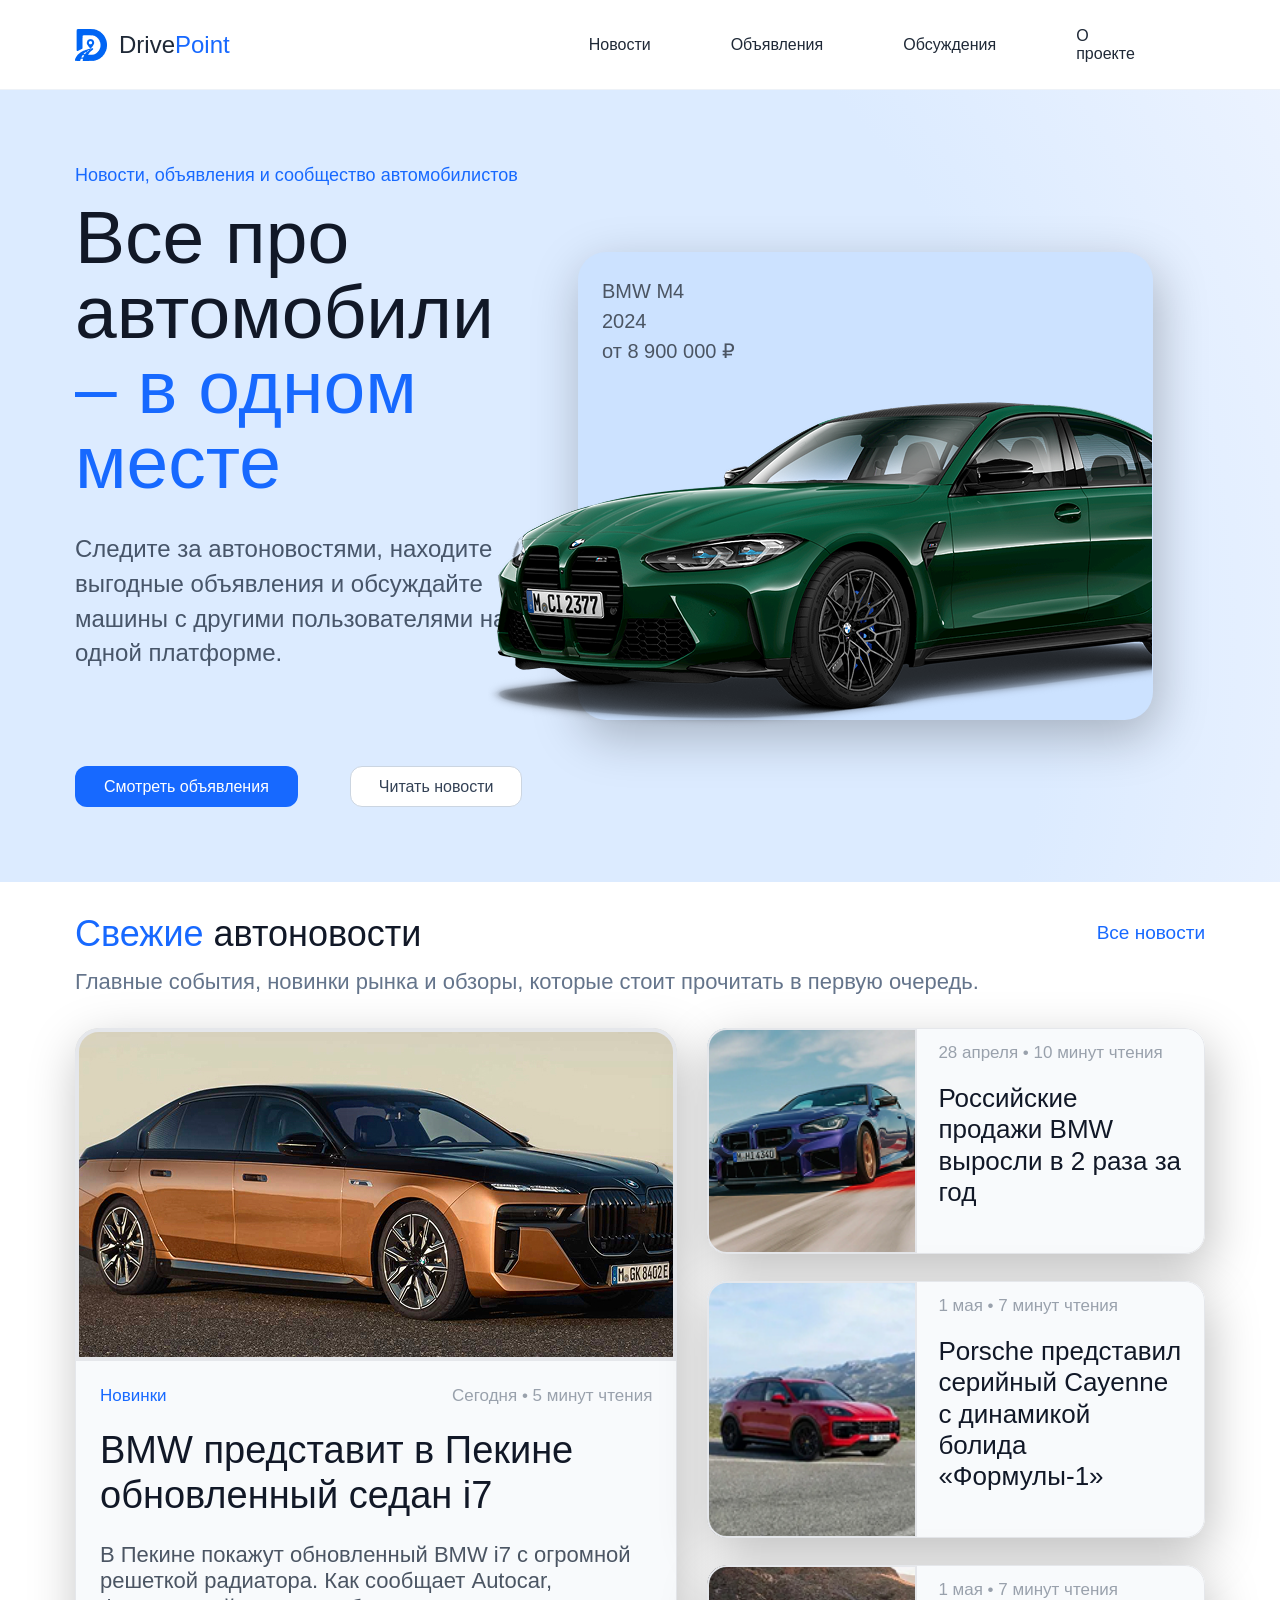
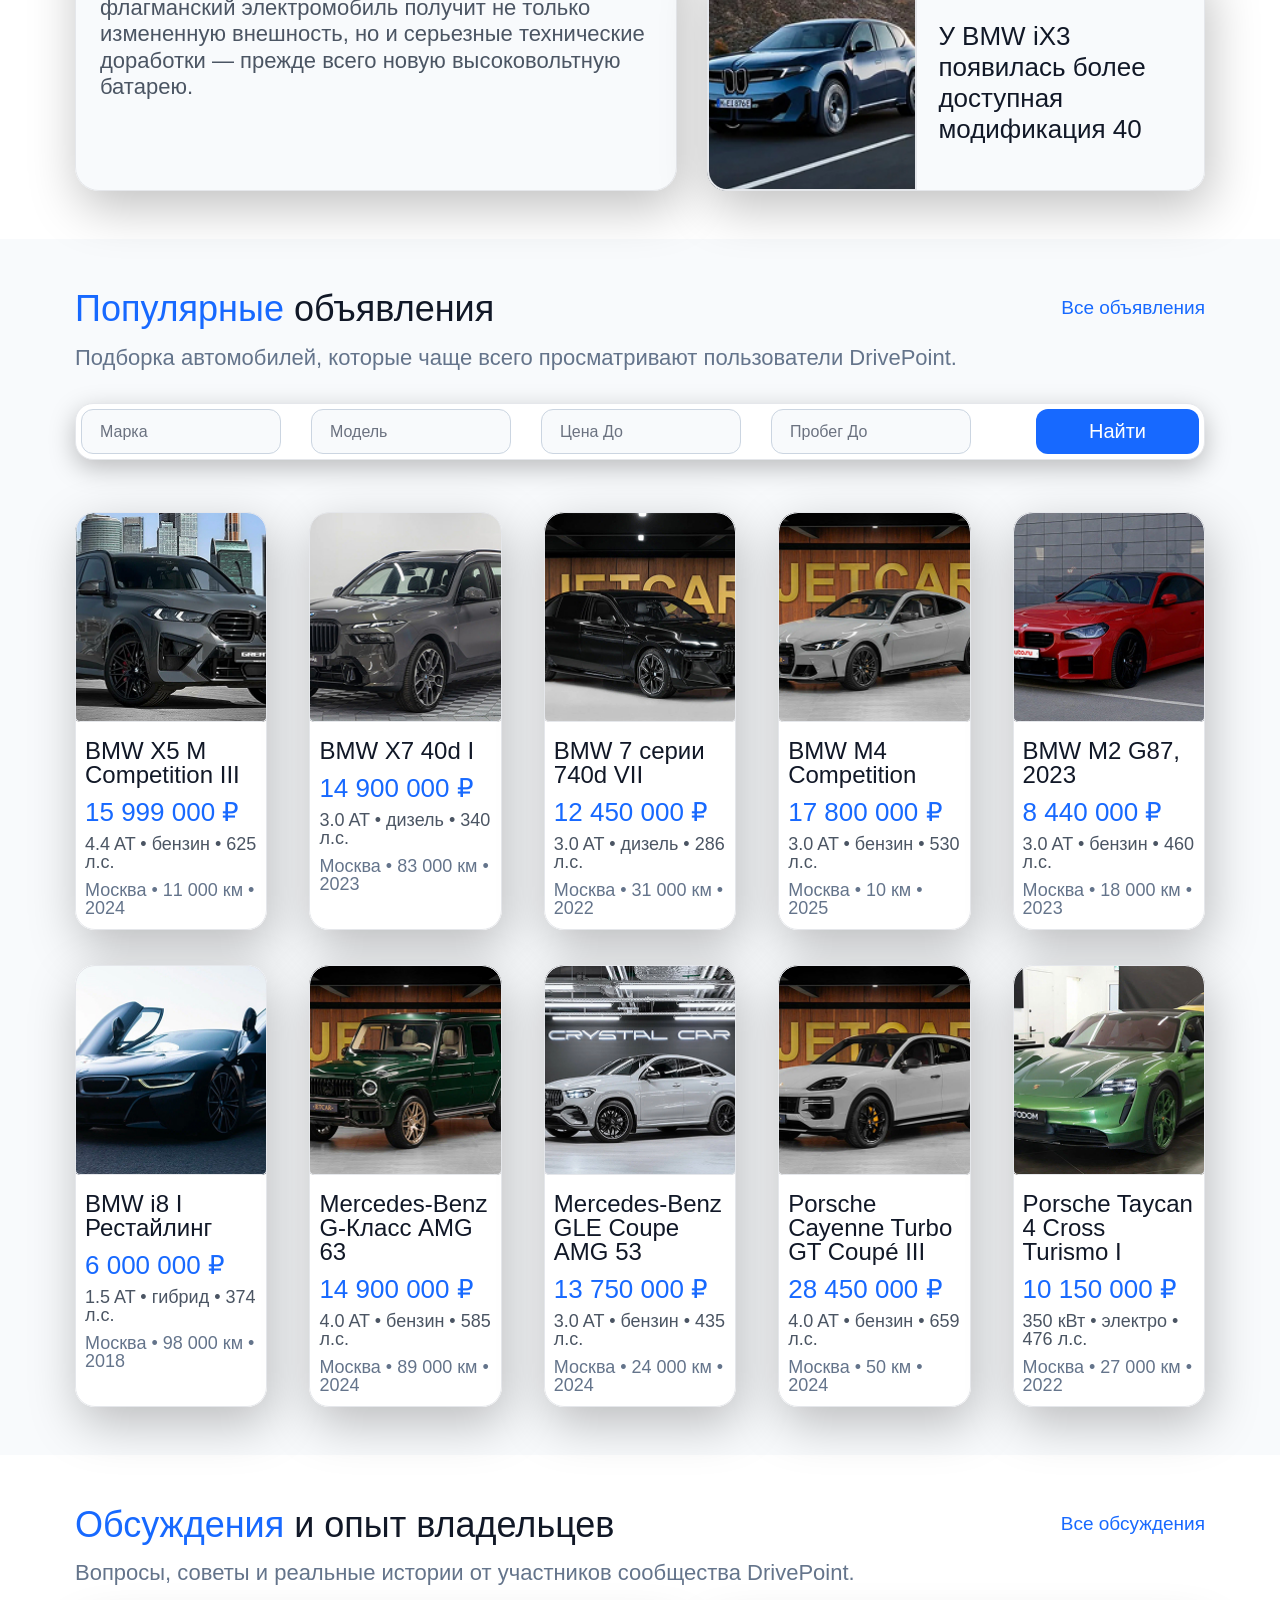
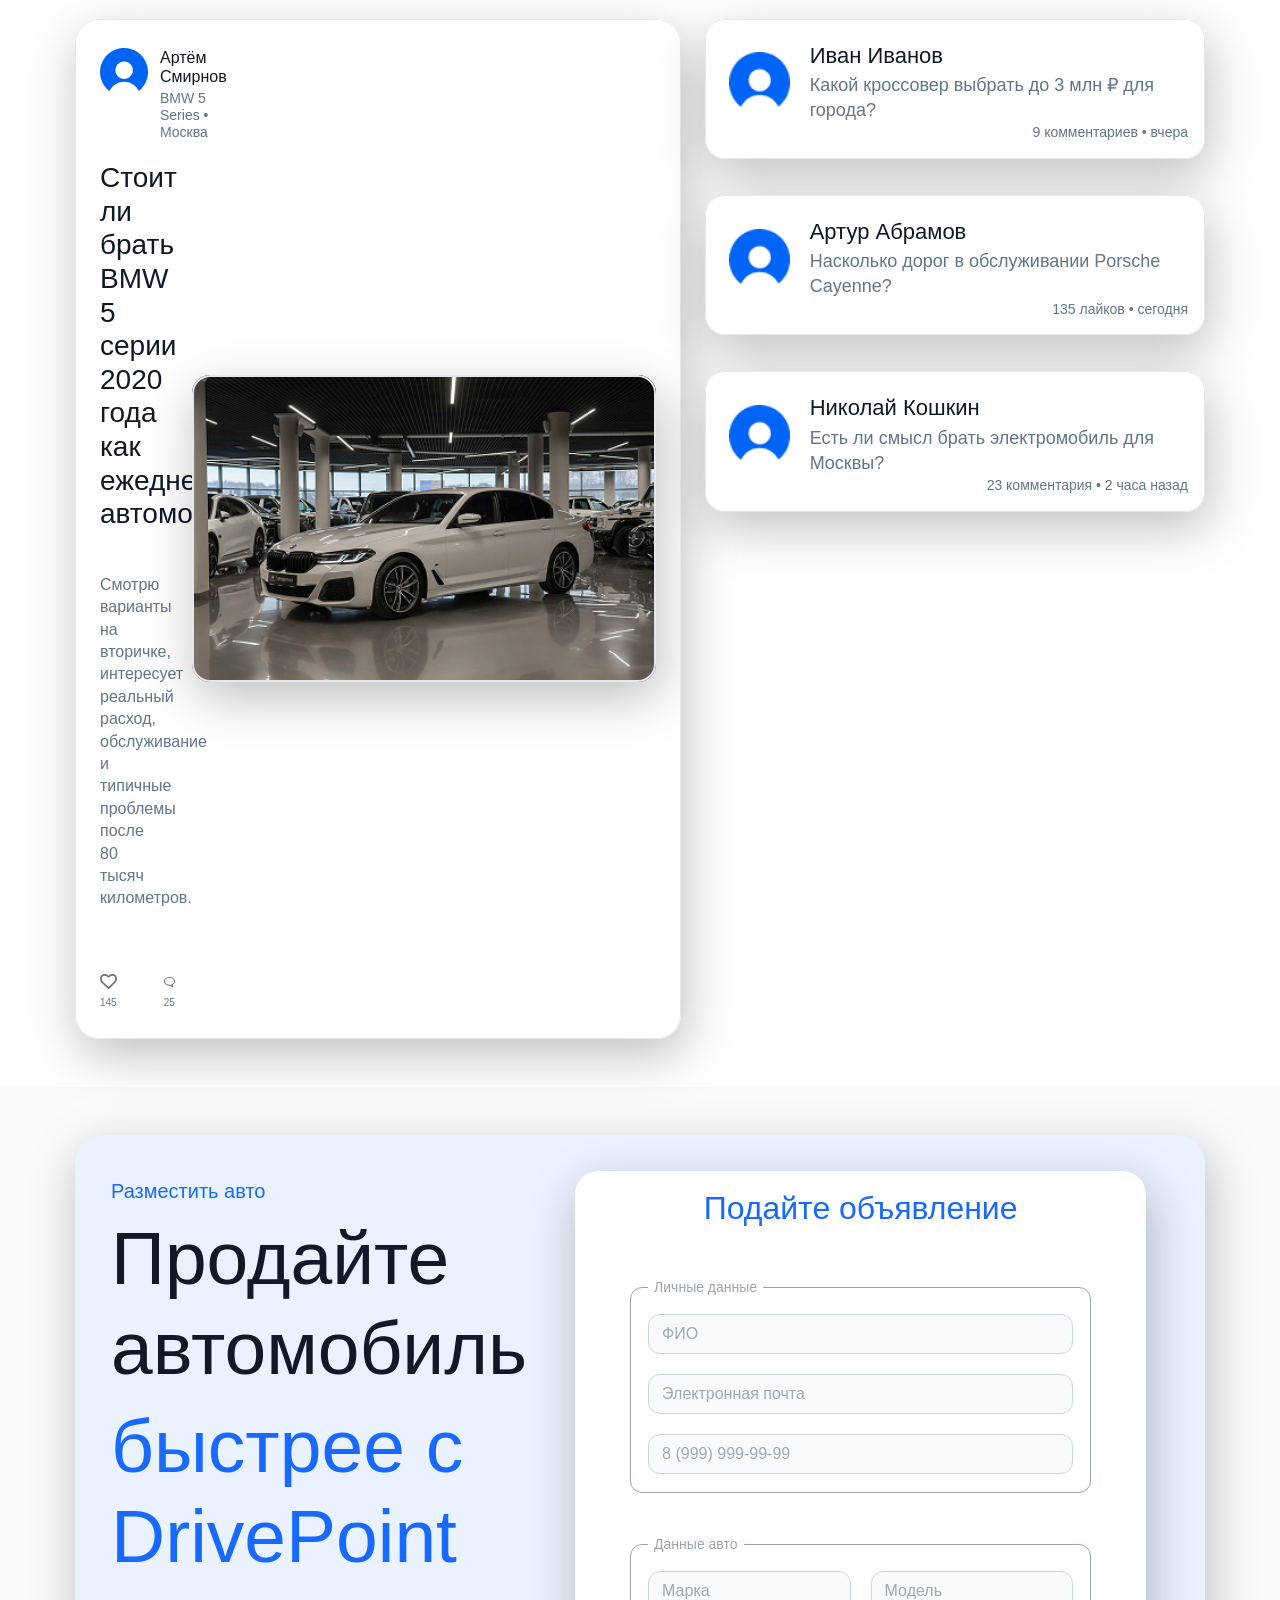
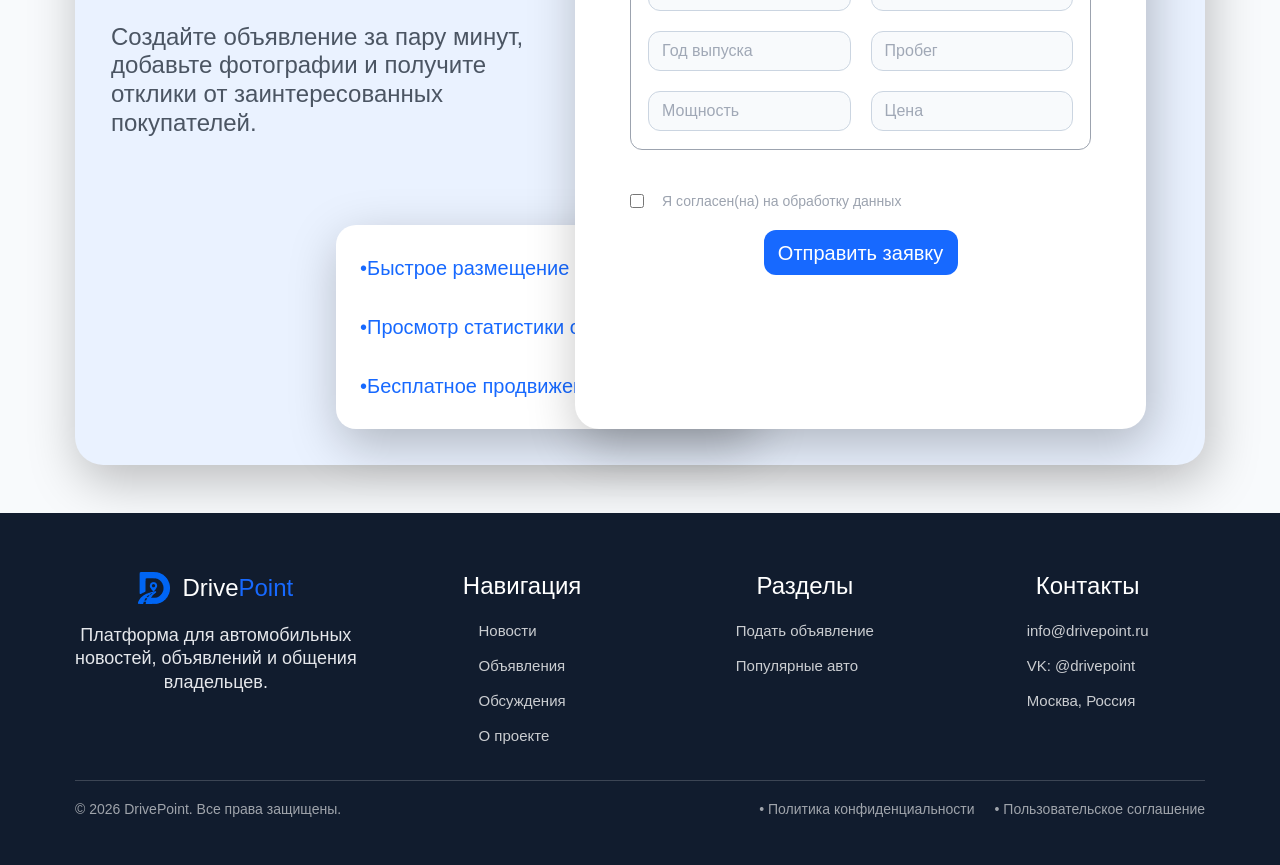
==== commit 31e0044d: "Начало работы над мобильным адаптивом: немного изменена структура хиро блока и шапки в html, чтобы б" ====
--- a/index.html
+++ b/index.html
@@ -20,7 +20,14 @@
                 <li><a href="#about">О проекте</a></li>
                 </ul>
             </nav>
-            <a href="#cta" class="button button-primary">Разместить объявление</a>
+            <div class="header_right">
+                <a href="#cta" class="button button-primary">Разместить объявление</a>
+                <button class="burger" aria-label="Меню">
+                    <span></span>
+                    <span></span>
+                    <span></span>
+                </button>
+            </div>
         </div>
     </header>
     <main>
@@ -46,6 +53,10 @@
                         <div class="hero-card">
                             <p class="hero-card_meta">BMW M4<br />2024<br />от 8 900 000 ₽</p>
                             <img src="images/hero-car.png" alt="BMW M4" class="hero-card_image"/>
+                        </div>
+                        <div class="hero_actions">
+                            <a href="#cars" class="button button-primary">Смотреть объявления</a>
+                            <a href="#news" class="button button-secondary">Читать новости</a>
                         </div>
                     </div>
                 </div>
--- a/styles/style.css
+++ b/styles/style.css
@@ -157,8 +157,21 @@
   border-color: #cbd5e1;
 }
 
+.header_right {
+  display: flex;
+  align-items: center;
+}
+
+.burger {
+  display: none;
+}
+
 .hero {
-  background: linear-gradient(180deg, #DCEBFF 0%, #EEF4FF 100%);
+  background: radial-gradient(
+        ellipse 84% 150% at 31% 69%,
+        #dcebff 61%,
+        #eef4ff 100%
+    );
 
 }
 .hero .container {
@@ -224,6 +237,10 @@
   width: 575px;
   height: 468px;
   overflow: visible;
+}
+
+.hero_right .hero_actions {
+    display: none;
 }
 
 .hero-card {
@@ -921,7 +938,6 @@
   flex-direction: column;
   gap: 35px;
   margin: 0;
-  padding-left: 24px;
   color: var(--color-primary);
 }
 
@@ -1135,4 +1151,896 @@
 .footer_links {
   display: flex;
   gap: 20px;
+}
+
+@media (max-width: 1024px) {
+  :root {
+    --container-main-padding: 45px;
+  }
+
+  .container {
+    width: min(var(--container-main-width), calc(100% - 96px));
+  }
+
+  .header_container {
+    min-height: 89px;
+    gap: 105px;
+  }
+
+  .logo-image {
+    width: 22px;
+    height: 22px;
+  }
+
+  .logo {
+    font-size: 18px;
+  }
+
+  .nav_list {
+    gap: 46px;
+    padding: 5px;
+
+  }
+
+  .nav_list a {
+    font-size: 12px;
+  }
+
+  .header .button {
+    min-height: 33px;
+    padding: 0 24px;
+    font-size: 12px;
+    border-radius: 12px;
+  }
+
+  .hero .container {
+    padding-top: 53px;
+    padding-bottom: 66px;
+    padding-right: 0;
+    padding-left: 0;
+    background: radial-gradient(
+        ellipse 84% 150% at 31% 69%,
+        #dcebff 61%,
+        #eef4ff 100%
+    );
+  }
+
+  .hero_content {
+    align-items: center;
+    gap: 52px;
+  }
+
+  .hero_left {
+    max-width: 500px;
+  }
+
+  .hero_label {
+    margin-bottom: 10px;
+    font-size: 14px;
+    line-height: 1.2;
+  }
+
+  .hero_title {
+    display: block;
+    max-width: 500px;
+    margin-bottom: 30px;
+    font-size: 50px;
+    line-height: 1.00;
+  }
+
+  .hero_description {
+    max-width: 400px;
+    margin-bottom: 30px;
+    font-size: 18px;
+    line-height: 1.20;
+  }
+
+  .hero_actions {
+    gap: 40px;
+  }
+
+  .hero_actions-desktop {
+        gap: 40px;
+    }
+
+  .hero_actions .button {
+    min-width: 184px;
+    min-height: 35px;
+    padding: 12px 13px;
+    font-size: 12px;
+    border-radius: 12px;
+  }
+
+  .hero_right {
+    width: 368px;
+    height: 299px;
+  }
+
+  .hero-card {
+    width: 368px;
+    height: 299px;
+    padding: 17px 0 0 21px;
+    border-radius: 28px;
+  }
+
+  .hero-card_meta {
+    margin-bottom: 12px;
+    font-size: 13px;
+    line-height: 1.20;
+  }
+
+  .hero-card_image {
+    position: absolute;
+    left: -51px;
+    bottom: -2px;
+    width: 451px;
+    clip-path: inset(0 32px 0 0);
+  }
+
+  .news {
+    padding-top: 30px;
+  }
+
+  .section-heading {
+    align-items: flex-start;
+    justify-content: space-between;
+    gap: 15px;
+    margin-bottom: 35px;
+  }
+
+  .section-heading h2 {
+    margin-bottom: 15px;
+    font-size: 28px;
+    line-height: 1.20;
+  }
+
+  .section-heading p {
+    max-width: 680px;
+    font-size: 16px;
+    line-height: 1.20;
+  }
+
+  .section-link {
+    margin-top: 20px;
+    font-size: 12px;
+    line-height: 1.2;
+    white-space: nowrap;
+  }
+
+  .news-layout {
+    display: flex;
+    flex-direction: column;
+    gap: 35px;
+  }
+
+  .news-main-card {
+    border-radius: 17px;
+    overflow: hidden;
+  }
+
+  .news-main-card::after {
+    border-radius: 17px;
+  }
+
+  .news-main-card_media {
+    border-radius: 17px 17px 0 0;
+  }
+
+  .news-main-card_media::after {
+    border-width: 4px;
+    border-radius: 17px 17px 0 0;
+  }
+
+  .news-main-card_image {
+    width: 100%;
+    height: 325px;
+    object-fit: cover;
+  }
+
+  .news-main-card_content {
+    padding: 25px 25px 53px 25px;
+  }
+
+  .news-main-card_topline {
+    margin-bottom: 32px;
+  }
+
+  .news-main-card_tag,
+  .news-main-card_meta {
+    font-size: 14px;
+    line-height: 1.2;
+  }
+
+  .news-main-card_title {
+    margin-bottom: 23px;
+    font-size: 32px;
+    line-height: 1.20;
+  }
+
+  .news-main-card_text {
+    max-width: 100%;
+    font-size: 18px;
+    line-height: 1.2;
+  }
+
+  .news-side-list {
+    gap: 30px;
+  }
+
+  .news-side-card {
+    display: grid;
+    grid-template-columns: 220px 1fr;
+    min-height: 145px;
+    height: 145px;
+    border-radius: 15px;
+    overflow: hidden;
+  }
+
+  .news-side-card::after {
+    border-radius: 15px;
+  }
+
+  .news-side-card_media {
+    border-radius: 15px 0 0 15px;
+  }
+
+  .news-side-card_media::after {
+    border-width: 1px;
+    border-radius: 15px 0 0 15px;
+  }
+
+  .news-side-card_image {
+    width: 100%;
+    height: 145px;
+    object-fit: cover;
+    display: block;
+  }
+
+  .news-side-card_content {
+    padding-top: 15px;
+    padding-left: 47px;
+    padding-right: 47px;
+    gap: 30px;
+    justify-content: center;
+  }
+
+  .news-side-card_meta {
+    font-size: 14px;
+    line-height: 1.2;
+  }
+
+  .news-side-card_title {
+    font-size: 22px;
+    line-height: 1.2;
+  }
+
+  .cars {
+    padding-top: 40px;
+    padding-bottom: 40px;
+  }
+
+  .cars-toolbar {
+    display: flex;
+    align-items: center;
+    justify-content: space-between;
+    gap: 20px;
+    margin-bottom: 56px;
+    padding: 5px;
+    border-radius: 10px;
+  }
+
+  .cars-toolbar_filters {
+    display: grid;
+    grid-template-columns: repeat(4, minmax(0, 1fr));
+    gap: 20px;
+    flex: 1;
+  }
+
+  .cars-filter {
+    width: 100%;
+    min-width: 0;
+    height: 36px;
+    padding: 0 10px;
+    border-radius: 8px;
+    font-size: 12px;
+    background-position: right 14px center;
+    background-size: 14px;
+  }
+
+  .cars-search-button {
+    width: 140px;
+    min-width: 140px;
+    height: 36px;
+    border-radius: 8px;
+    font-size: 16px;
+  }
+
+  .cars-grid {
+    display: grid;
+    grid-template-columns: repeat(3, minmax(0, 1fr));
+    gap: 50px 80px;
+  }
+
+  .car-card {
+    border-radius: 20px;
+  }
+
+  .car-card::after {
+    border-radius: 20px;
+  }
+
+  .car-card_media {
+    border-radius: 20px 20px 5px 5px;
+  }
+
+  .car-card_media::after {
+    border-radius: 20px 20px 5px 5px;
+  }
+
+  .car-card_image {
+    width: 100%;
+    height: 165px;
+    object-fit: cover;
+  }
+
+  .car-card_content {
+    padding: 8px 11px 8px;
+  }
+
+  .car-card_title {
+    margin-bottom: 12px;
+    font-size: 18px;
+    line-height: 1;
+  }
+
+  .car-card_price {
+    margin-bottom: 12px;
+    font-size: 22px;
+    line-height: 1;
+  }
+
+  .car-card_specs {
+    margin-bottom: 12px;
+    font-size: 14px;
+    line-height: 1;
+  }
+
+  .car-card_meta {
+    font-size: 14px;
+    line-height: 1;
+  }
+
+  .community {
+    padding-top: 41px;
+    padding-bottom: 49px;
+  }
+
+  .community-layout {
+    display: flex;
+    flex-direction: column;
+    gap: 30px;
+  }
+
+  .community-featured-card {
+    display: grid;
+    grid-template-columns: minmax(0, 1fr) 467px;
+    gap: 22px;
+    min-height: 333px;
+    padding: 16px 25px;
+    border-radius: 18px;
+  }
+
+  .community-featured-card::after {
+    border-radius: 18px;
+  }
+
+  .community-featured-card_content {
+    min-width: 475px;
+  }
+
+  .community-author {
+    gap: 18px;
+  }
+
+  .community-author_avatar {
+    width: 40px;
+    height: 40px;
+  }
+
+  .community-author_avatar img {
+    width: 40px;
+    height: 40px;
+  }
+
+  .community-author_name {
+    margin-bottom: 7px;
+    font-size: 15px;
+    line-height: 1;
+  }
+
+  .community-author_meta {
+    font-size: 12px;
+    line-height: 1;
+  }
+
+  .community-featured-card_title {
+    max-width: 420px;
+    margin-top: 19px;
+    margin-bottom: 20px;
+    font-size: 24px;
+    line-height: 1;
+  }
+
+  .community-featured-card_text {
+    max-width: 439px;
+    font-size: 16px;
+    line-height: 1;
+  }
+
+  .community-featured-card_stats {
+    gap: 46px;
+    padding-top: 84px;
+    margin-left: 16px;
+  }
+
+  .community-stat_icon {
+    width: 19.62px;
+    height: 18.01px;
+  }
+
+  .community-stat_value {
+    font-size: 10px;
+    line-height: 1;
+  }
+
+  .community-featured-card_media {
+    width: 378px;
+    height: 283px;
+    overflow: hidden;
+    justify-self: end;
+    border-radius: 18px;
+  }
+
+  .community-featured-card_media::after {
+    border-width: 2px;
+    border-radius: 18px;
+  }
+
+  .community-featured-card_image {
+    display: block;
+    width: 100%;
+    height: 283px;
+    object-fit: cover;
+  }
+
+  .community-side-list {
+    display: flex;
+    flex-direction: column;
+    gap: 30px;
+  }
+
+  .community-side-card {
+    min-height: 85px;
+    padding: 16px 19px;
+    border-radius: 14px;
+  }
+
+  .community-side-card::after {
+    border-radius: 14px;
+  }
+
+  .community-side-card_main {
+    min-height: auto;
+    align-items: center;
+  }
+
+  .community-side-card .community-author {
+    gap: 16px;
+  }
+
+  .community-side-card .community-author_avatar-l {
+    width: 48px;
+    height: 48px;
+  }
+
+  .community-side-card .community-author_avatar-l img {
+    width: 48px;
+    height: 48px;
+  }
+
+  .community-side-card .community-author_name {
+    margin-bottom: 9px;
+    font-size: 18px;
+    line-height: 1;
+  }
+
+  .community-side-card_title {
+    max-width: 560px;
+    font-size: 14px;
+    line-height: 1;
+  }
+
+  .community-side-card_meta {
+    align-self: flex-end;
+    font-size: 10px;
+    line-height: 1;
+    white-space: nowrap;
+  }
+
+  .cta {
+    padding-top: 31px;
+    padding-bottom: 87px;
+  }
+
+  .cta_wrapper {
+    padding: 24px 25px 40px;
+    border-radius: 18px;
+    display: flex;
+    flex-direction: column;
+    align-items: center;
+  }
+
+  .cta_left {
+    margin-bottom: 56px;
+  }
+
+  .cta_label {
+    margin-bottom: 30px;
+    font-size: 16px;
+    line-height: 1;
+  }
+
+  .cta_title {
+    max-width: 618px;
+    margin: 0 auto 25px;
+    font-size: 55px;
+    line-height: 1.2;
+    text-align: center;
+  }
+
+  .cta_title span {
+    display: block;
+  }
+
+  .cta_description {
+    max-width: 884px;
+    margin: 0 auto 25px;
+    font-size: 20px;
+    line-height: 1.20;
+    text-align: center;
+  }
+
+  .cta_benefits {
+    display: flex;
+    justify-content: center;
+    width: 100%;
+    max-width: 824px;
+    margin: 0 auto;
+    padding: 13px 19px;
+    border-radius: 8px;
+  }
+
+  .cta_benefits .cta_benefits-list {
+    display: inline-flex !important;
+    flex-direction: row !important;
+    flex-wrap: nowrap !important;
+    align-items: center;
+    justify-content: center;
+    gap: 10px;
+    margin: 0;
+    padding: 0;
+    list-style: none;
+    white-space: nowrap;
+    width: auto;
+    max-width: 100%;
+  }
+
+  .cta_benefits .cta_benefits-list li {
+    display: inline-block;
+    flex: 0 0 auto;
+    margin: 0;
+    padding: 0;
+    font-size: 14px;
+    line-height: 1;
+  }
+
+  .cta_right {
+    display: flex;
+    justify-content: center;
+  }
+
+  .form-card {
+    width: 100%;
+    max-width: 571px;
+    padding: 20px 55px 20px;
+    border-radius: 16px;
+  }
+
+  .form-card_title {
+    margin-bottom: 50px;
+    font-size: 26px;
+    line-height: 1;
+    text-align: center;
+  }
+
+  .form-section {
+    margin-bottom: 38px;
+    padding: 18px 18px 17px;
+    border-radius: 12px;
+  }
+
+  .form-section legend {
+    padding: 0 6px;
+    font-size: 14px;
+    line-height: 1;
+  }
+
+  .form-fields {
+    gap: 20px;
+  }
+
+  .form-fields input {
+    height: 40px;
+    padding: 0 14px;
+    border-radius: 10px;
+    font-size: 14px;
+    line-height: 1;
+  }
+
+  .form-fields-grid {
+    display: grid;
+    grid-template-columns: repeat(2, minmax(0, 1fr));
+    gap: 20px 30px;
+  }
+
+  .form-checkbox {
+    margin: 12px 17px 23px;
+    font-size: 12px;
+    line-height: 1;
+  }
+
+  .form-checkbox input {
+    width: 14px;
+    height: 14px;
+  }
+
+  .form-submit {
+    min-width: 174px;
+    height: 40px;
+    padding: 0 19px;
+    border-radius: 12px;
+    font-size: 16px;
+    line-height: 1;
+  }
+
+  .footer {
+    padding: 35px 0;
+  }
+
+  .footer_top {
+    grid-template-columns: repeat(4, minmax(0, 1fr));
+    gap: 10px;
+    padding-bottom: 47px;
+  }
+
+  .footer_column-brand {
+    max-width: 100%;
+  }
+
+  .logo-footer {
+    font-size: 18px !important;
+  }
+
+  .logo-footer span {
+    font-size: 18px !important;
+  }
+
+  .logo-footer_image {
+    width: 22px;
+    height: 22px;
+  }
+
+  .footer_description {
+    max-width: 249px;
+    font-size: 14px !important;
+  }
+
+  .footer_column h3 {
+    margin-bottom: 20px;
+    font-size: 18px;
+  }
+
+  .footer_column a,
+  .footer_column span {
+    font-size: 14px;
+  }
+
+  .footer_bottom {
+    align-items: flex-start;
+    gap: 19px;
+    padding-top: 19px;
+  }
+
+  .footer_bottom p,
+  .footer_links a {
+    font-size: 12px;
+  }
+
+  .footer_links {
+    gap: 5px;
+  }
+}
+
+@media (max-width: 320px) {
+  :root {
+    --container-main-padding: 15px;
+  }
+
+  .container {
+    width: min(var(--container-main-width), calc(100% - 30px));
+  }
+
+  .hero_right .hero_actions {
+    display: flex;
+  }
+
+  .header_container {
+    min-height: 31px;
+  }
+
+  .logotype {
+    gap: 12px;
+  }
+
+  .logo-image {
+    width: 11px;
+    height: 11px;
+  }
+
+  .logo {
+    font-size: 8px;
+  }
+
+  .nav {
+    display: none;
+  }
+
+  .header_right {
+    gap: 17px;
+  }
+
+  .header .button-primary {
+    min-height: unset;
+    padding: 3px 7px;
+    font-size: 5px;
+    border-radius: 4px;
+    line-height: 1.2;
+    white-space: nowrap;
+  }
+
+  .burger {
+    display: flex;
+    flex-direction: column;
+    justify-content: space-between;
+    width: 12.5px;
+    height: 7px;
+    padding: 0;
+    border: none;
+    background: transparent;
+    cursor: pointer;
+    flex-shrink: 0;
+  }
+
+  .burger span {
+    display: block;
+    width: 100%;
+    height: 1px;
+    background-color: #1769ff;
+    border-radius: 2px;
+  }
+
+  .hero .container {
+    padding-top: 20px;
+    padding-bottom: 32px;
+    padding-right: 0;
+    padding-left: 0;
+  }
+
+  .hero_content {
+    flex-direction: column;
+    align-items: flex-start;
+    gap: 0;
+  }
+
+  .hero_left {
+    max-width: 275px;
+    width: 100%;
+  }
+
+  .hero_label {
+    font-size: 6px;
+    margin-bottom: 4px;
+  }
+
+  .hero_title {
+    font-size: 24px;
+    line-height: 1;
+    margin-bottom: 12px;
+    max-width: 275px;
+  }
+
+  .hero_description {
+    font-size: 8px;
+    line-height: 1.2;
+    margin-bottom: 0;
+    max-width: 100%;
+  }
+
+  .hero_left .hero_actions {
+    display: none;
+  }
+
+  .hero_right {
+    order: 2;
+    display: flex;
+    flex-direction: row;
+    align-items: flex-end;
+    justify-content: space-between;
+    width: 100%;
+    height: auto;
+    min-height: 110px;
+    margin-top: 20px;
+    overflow: visible;
+    position: static;
+  }
+
+  .hero-card {
+    position: relative;
+    width: 176px;
+    height: 98px;
+    padding: 4px 0 0 5px;
+    border-radius: 4px;
+    background-color: #cce2ff;
+    overflow: visible;
+    flex-shrink: 0;
+  }
+
+  .hero-card_meta {
+    font-size: 4px;
+    line-height: 1.2;
+    margin-bottom: 3px;
+    position: relative;
+    z-index: 2;
+  }
+
+  .hero-card_image {
+    position: absolute;
+    left: 2px;
+    bottom: 0;
+    width: 197px;
+    clip-path: inset(0 0 0 0);
+    z-index: 3;
+    transform: scaleX(-1);
+  }
+
+  .hero_right .hero_actions {
+    display: flex;
+    flex-direction: column;
+    gap: 15px;
+    padding-right: 15px;
+    padding-bottom: 24px;
+    align-self: flex-end;
+    flex-shrink: 0;
+  }
+
+  .hero_right .hero_actions .button {
+    display: flex;
+    min-width: 69px;
+    min-height: 18px;
+    font-size: 5px;
+    padding: 7px 8px;
+    border-radius: 4px;
+    line-height: 1;
+    white-space: nowrap;
+  }
 }
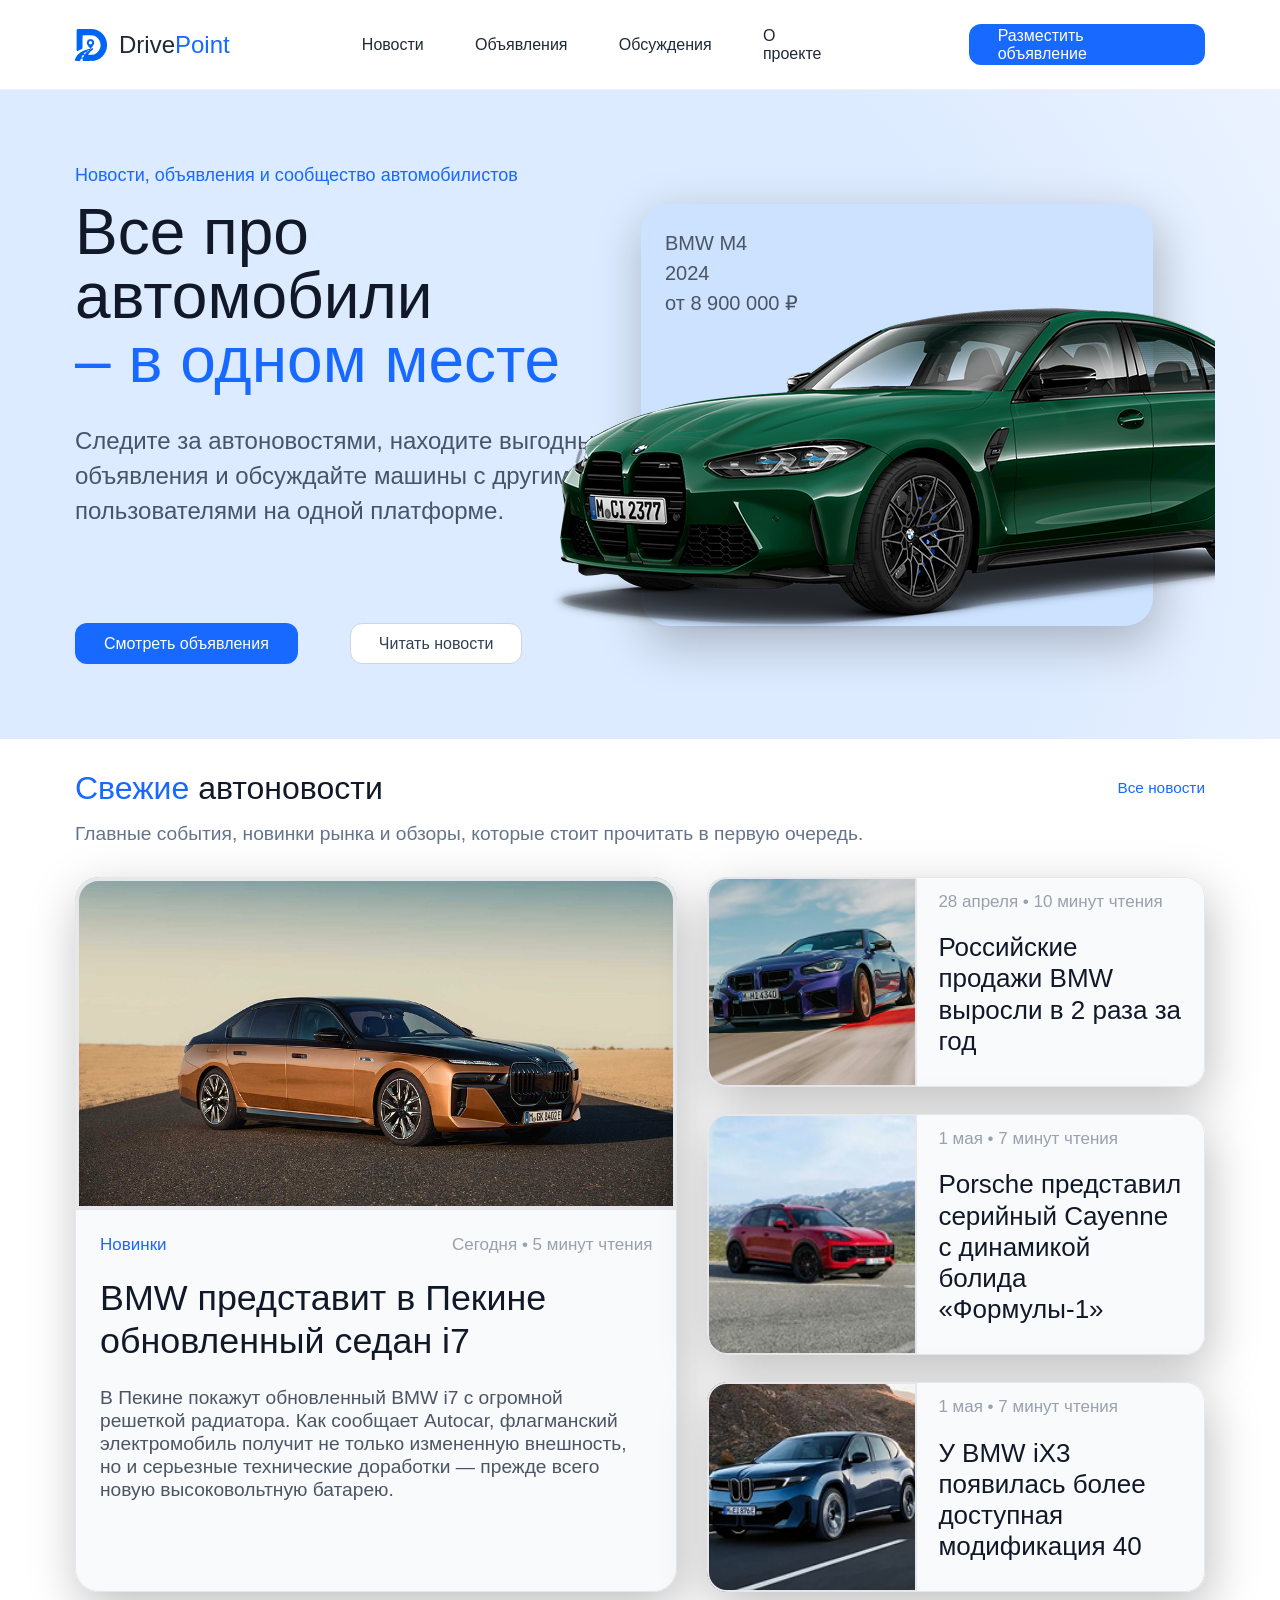
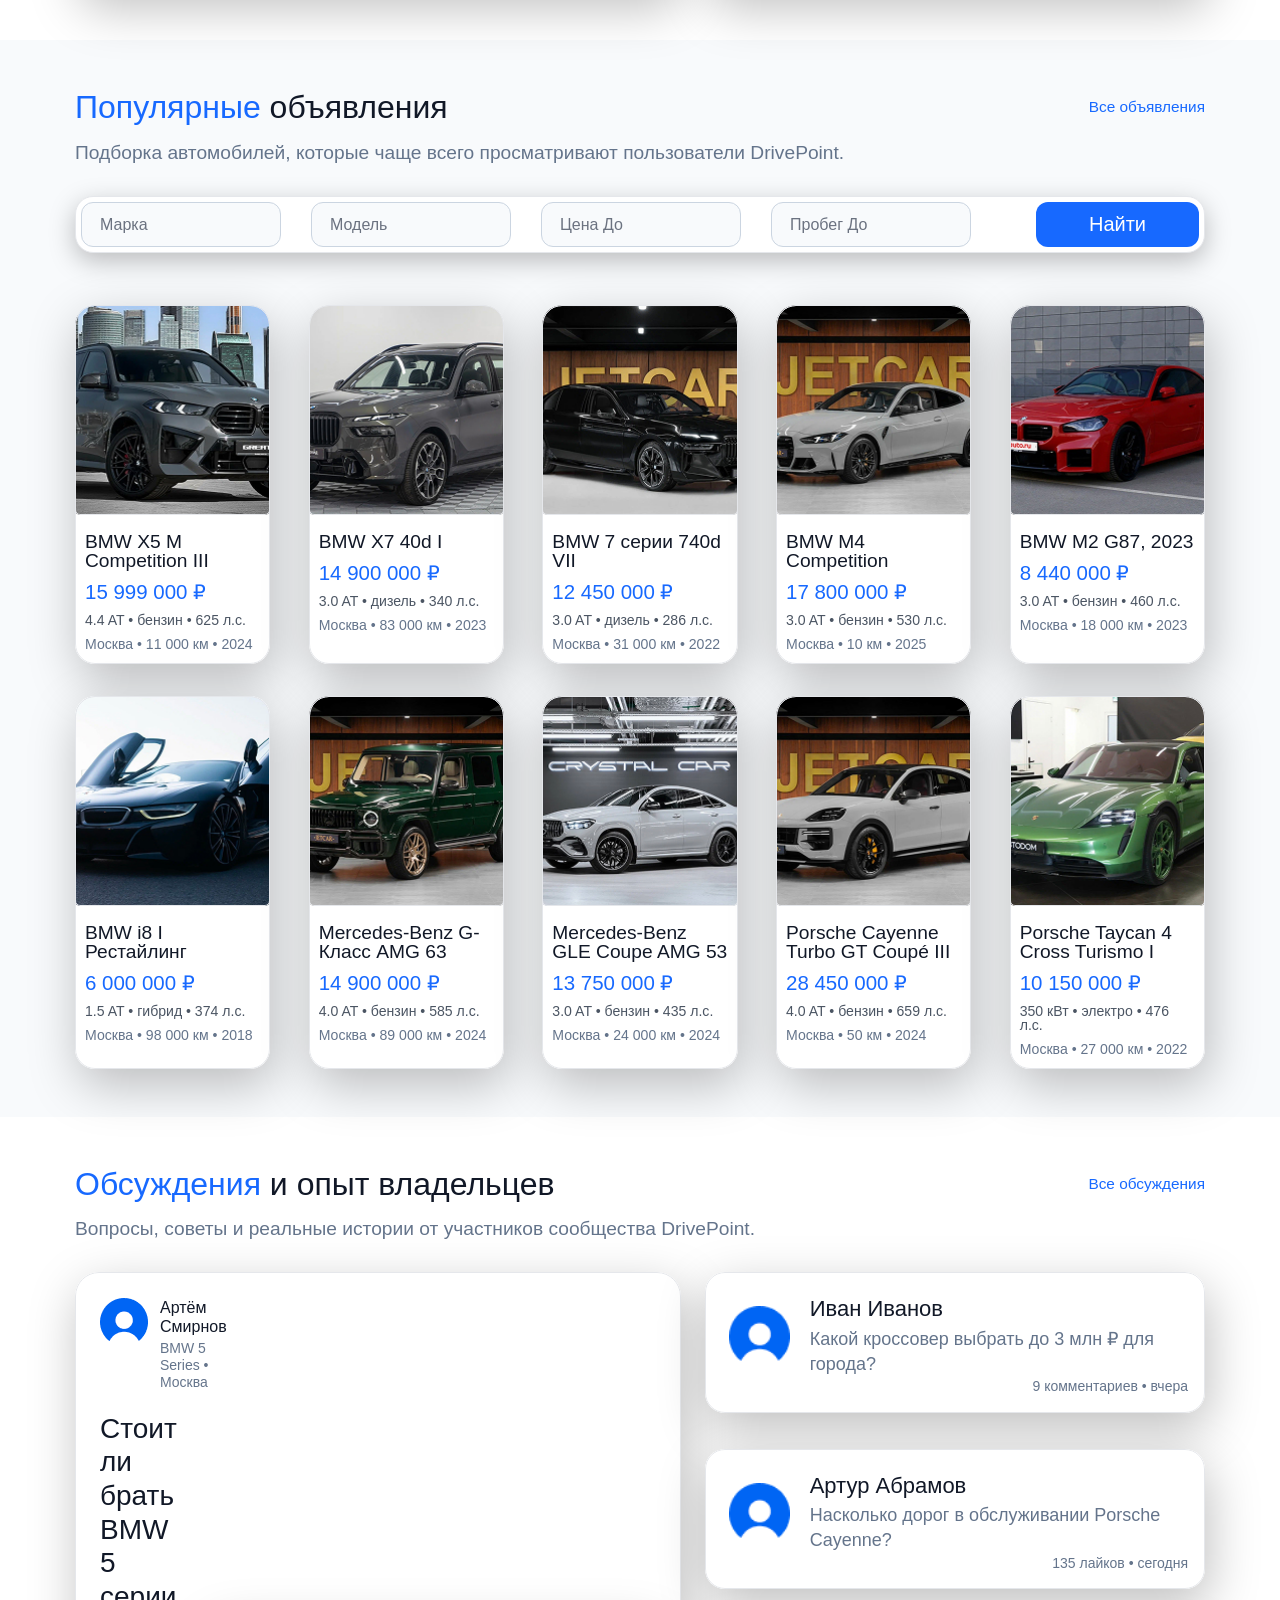
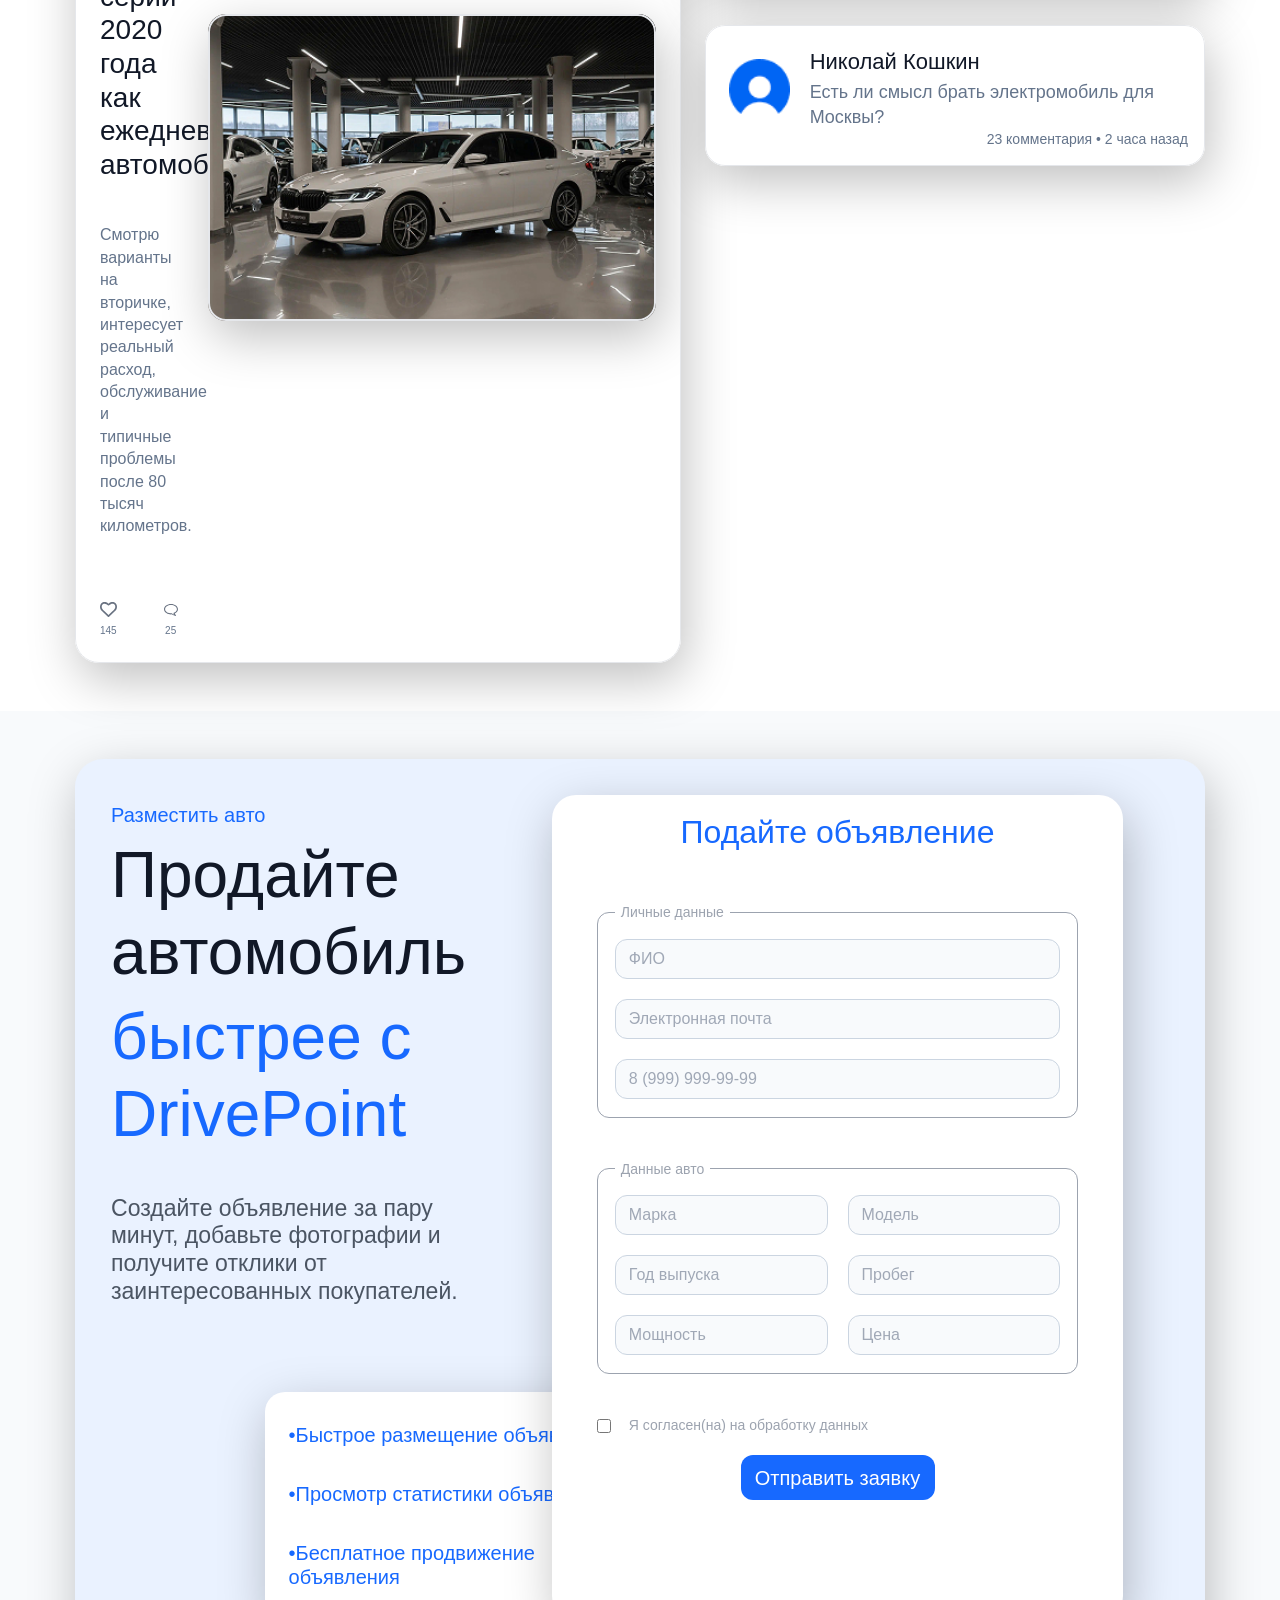
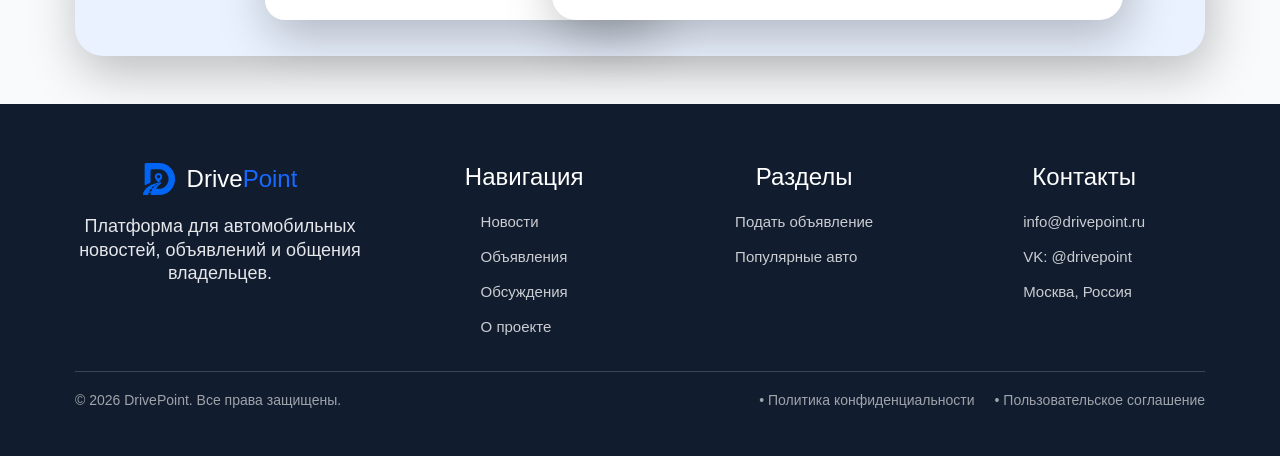
==== commit b29e138e: "добавлена новая страница - страница объявления. На основной странице добавлена ссылка на эту страниц" ====
--- a/index.html
+++ b/index.html
@@ -214,7 +214,7 @@
                             <p class="car-card_meta">Москва • 10 км • 2025</p>
                         </div>
                     </article>
-                    <article class="car-card">
+                    <a href="listing.html" class="car-card">
                         <div class="car-card_media">
                             <img src="images/car-img/car-5.jpg" alt="BMW M2 G87, 2023" class="car-card_image" />
                         </div>
@@ -224,7 +224,7 @@
                             <p class="car-card_specs">3.0 AT • бензин • 460 л.с.</p>
                             <p class="car-card_meta">Москва • 18 000 км • 2023</p>
                         </div>
-                    </article>
+                    </a>
                     <article class="car-card">
                         <div class="car-card_media">
                             <img src="images/car-img/car-6.jpg" alt="BMW i8 I Рестайлинг" class="car-card_image" />
--- a/styles/style.css
+++ b/styles/style.css
@@ -88,7 +88,7 @@
   display: flex;
   align-items: center;
   justify-content: space-between;
-  gap: 386px;
+  gap: clamp(20px, 10vw, 386px);
 }
 
 .logotype {
@@ -120,7 +120,7 @@
   padding: 5px;
   display: flex;
   align-items: center;
-  gap: 80px;
+  gap: clamp(12px, 4vw, 80px);
 }
 
 .nav_list a {
@@ -202,7 +202,7 @@
 .hero_title {
   margin-bottom: 32px;
   max-width: 865;
-  font-size: 75px;
+  font-size: clamp(28px, 5vw, 75px);
   line-height: 1.00;
   font-weight: 400;
   color: var(--color-text);
@@ -234,8 +234,8 @@
 .hero_right {
   position: relative;
   flex-shrink: 0;
-  width: 575px;
-  height: 468px;
+  width: min(575px, 40vw);
+  height: min(468px, 33vw);
   overflow: visible;
 }
 
@@ -245,8 +245,8 @@
 
 .hero-card {
   position: relative;
-  width: 575.14px;
-  height: 468px;
+  width: min(575px, 40vw);
+  height: min(468px, 33vw);
   padding: 24px;
   border-radius: 28px;
   background-color: #CCE2FF;
@@ -285,7 +285,7 @@
 
 .section-heading h2 {
   margin-bottom: 14px;
-  font-size: 36px;
+  font-size: clamp(18px, 2.5vw, 36px);
   line-height: 1.2;
   font-weight: 500;
   color: var(--color-text);
@@ -298,7 +298,7 @@
 
 .section-heading p {
   max-width: 940px;
-  font-size: 22px;
+  font-size: clamp(13px, 1.5vw, 22px);
   line-height: 1.2;
   font-weight: 400;
   color: var(--color-text-muted);
@@ -307,7 +307,7 @@
 .section-link {
   margin-top: 10px;
   flex-shrink: 0;
-  font-size: 19px;
+  font-size: clamp(12px, 1.2vw, 19px);
   font-weight: 400;
   color: var(--color-primary);
 }
@@ -389,6 +389,7 @@
 
 .news-main-card_image {
   display: block;
+  object-position: center 65%;
   width: 100%;
   height: 333px;
   object-fit: cover;
@@ -420,7 +421,7 @@
 
 .news-main-card_title {
   margin-bottom: 23px;
-  font-size: 38px;
+  font-size: clamp(20px, 2.8vw, 38px);
   line-height: 1.2;
   font-weight: 400;
   color: var(--color-text);
@@ -428,7 +429,7 @@
 
 .news-main-card_text {
   max-width: 897px;
-  font-size: 22px;
+  font-size: clamp(13px, 1.5vw, 22px);
   line-height: 1.2;
   font-weight: 400;
   color: #4B5563;
@@ -442,8 +443,8 @@
 
 .news-side-card {
   display: grid;
-  grid-template-columns: 210px 1fr;
-  min-height: 190px;
+  grid-template-columns: minmax(120px, 210px) 1fr;
+  min-height: clamp(120px, 14vw, 190px);
   overflow: hidden;
 }
 
@@ -455,7 +456,7 @@
 }
 
 .news-side-card_content {
-  padding: 15px 21px 46px;
+  padding: 15px clamp(12px, 2vw, 21px) 30px;
   display: flex;
   flex-direction: column;
   gap: 20px;
@@ -545,7 +546,7 @@
 .cars-grid {
   display: grid;
   grid-template-columns: repeat(5, minmax(0, 1fr));
-  gap: 35px 42px;
+  gap: clamp(12px, 2.5vw, 35px) clamp(16px, 3vw, 42px);
 }
 
 .car-card {
@@ -593,7 +594,7 @@
 
 .car-card_title {
   margin-bottom: 12px;
-  font-size: 24px;
+  font-size: clamp(14px, 1.5vw, 24px);
   line-height: 1;
   font-weight: 400;
   color: var(--color-text);
@@ -601,14 +602,14 @@
 
 .car-card_price {
   margin-bottom: 10px;
-  font-size: 26px;
+  font-size: clamp(15px, 1.6vw, 26px);
   line-height: 1;
   font-weight: 350;
   color: var(--color-primary);
 }
 
 .car-card_meta {
-  font-size: 18px;
+  font-size: clamp(11px, 1.1vw, 18px);
   line-height: 1;
   font-weight: 350;
   color: var(--color-text-muted);
@@ -616,7 +617,7 @@
 
 .car-card_specs {
   margin-bottom: 10px;
-  font-size: 18px;
+  font-size: clamp(11px, 1.1vw, 18px);
   line-height: 1;
   font-weight: 350;
   color: #4B5563;
@@ -669,10 +670,10 @@
 
 .community-featured-card {
   display: grid;
-  grid-template-columns: minmax(0, 1fr) 464px;
+  grid-template-columns: minmax(0, 1fr) min(464px, 35vw);
   gap: 30px;
-  min-height: 400px;
-  padding: 29px 25px;
+  min-height: clamp(260px, 28vw, 400px);
+  padding: clamp(16px, 2vw, 29px) clamp(16px, 2vw, 25px);
 }
 
 .community-featured-card_content {
@@ -902,7 +903,7 @@
 
 .cta_title {
   margin-bottom: 42px;
-  font-size: 75px;
+  font-size: clamp(28px, 5vw, 75px);
   line-height: 1.2;
   font-weight: 500;
   color: var(--color-text);
@@ -917,7 +918,7 @@
 .cta_description {
   max-width: 850px;
   margin-bottom: 87px;
-  font-size: 24px;
+  font-size: clamp(14px, 1.8vw, 24px);
   line-height: 1.20;
   font-weight: 400;
   color: #4B5563;
@@ -926,7 +927,7 @@
 .cta_benefits {
   width: 100%;
   max-width: 440px;
-  margin-left: 225px;
+  margin-left: clamp(0px, 12vw, 225px);
   padding: 31px 24px;
   border-radius: 20px;
   background-color: #ffffff;
@@ -956,7 +957,7 @@
 
 .form-card {
   min-height: 100%;
-  padding: 18px 55px;
+  padding: 18px clamp(16px, 3.5vw, 55px);
   border-radius: 24px;
   background-color: #ffffff;
   box-shadow: var(--shadow-card);
@@ -1082,7 +1083,7 @@
 .footer_top {
   display: grid;
   grid-template-columns: 1.2fr 1fr 1fr 1fr;
-  gap: 48px;
+  gap: clamp(16px, 3vw, 48px);
   padding-bottom: 34px;
   border-bottom: 1px solid rgba(255, 255, 255, 0.18);
 }
@@ -1164,7 +1165,7 @@
 
   .header_container {
     min-height: 89px;
-    gap: 105px;
+    gap: clamp(10px, 5vw, 105px);
   }
 
   .logo-image {
@@ -1224,7 +1225,7 @@
     display: block;
     max-width: 500px;
     margin-bottom: 30px;
-    font-size: 50px;
+    font-size: clamp(24px, 4.5vw, 50px);
     line-height: 1.00;
   }
 
@@ -1252,13 +1253,13 @@
   }
 
   .hero_right {
-    width: 368px;
-    height: 299px;
+    width: min(368px, 38vw);
+    height: min(299px, 31vw);
   }
 
   .hero-card {
-    width: 368px;
-    height: 299px;
+    width: min(368px, 38vw);
+    height: min(299px, 31vw);
     padding: 17px 0 0 21px;
     border-radius: 28px;
   }
@@ -1332,6 +1333,7 @@
   }
 
   .news-main-card_image {
+    object-position: center 65%;
     width: 100%;
     height: 325px;
     object-fit: cover;
@@ -1535,7 +1537,7 @@
   }
 
   .community-featured-card_content {
-    min-width: 475px;
+    min-width: 0;
   }
 
   .community-author {
@@ -2043,4 +2045,572 @@
     line-height: 1;
     white-space: nowrap;
   }
+
+  .news {
+    padding-top: 18px;
+    padding-bottom: 29px;
+  }
+
+  .section-heading {
+    flex-direction: row;
+    align-items: flex-start;
+    margin-bottom: 17px;
+  }
+
+  .section-heading h2 {
+    font-size: 14px;
+    margin-bottom: 8px;
+    line-height: 1;
+  }
+
+  .section-heading p {
+    font-size: 8px;
+    line-height: 1.4;
+    max-width: 175px;
+  }
+
+  .section-link {
+    font-size: 6px;
+    margin-top: 10px;
+    flex-shrink: 0;
+  }
+
+  .news-layout {
+    flex-direction: column;
+    gap: 20px;
+  }
+
+  .news-main-card {
+    border-radius: 8px;
+  }
+
+  .news-main-card::after {
+    border-radius: 8px;
+  }
+
+  .news-main-card_media {
+    border-radius: 9px 9px 0 0;
+  }
+
+  .news-main-card_media::after {
+    border-width: 1px;
+    border-radius: 9px 9px 0 0;
+  }
+
+  .news-main-card_image {
+    width: 100%;
+    height: 190px;
+    object-fit: cover;
+  }
+
+  .news-main-card_content {
+    padding: 15px 13px;
+  }
+
+  .news-main-card_topline {
+    margin-bottom: 15px;
+    flex-wrap: wrap;
+  }
+
+  .news-main-card_tag{
+    font-size: 8px;
+  }
+  .news-main-card_meta {
+    font-size: 6px;
+  }
+
+  .news-main-card_title {
+    font-size: 16px;
+    line-height: 1.2;
+    margin-bottom: 20px;
+  }
+
+  .news-main-card_text {
+    font-size: 10px;
+    line-height: 1.2;
+  }
+
+  .news-side-list {
+    gap: 20px;
+  }
+
+  .news-side-card {
+    grid-template-columns: 70px 1fr;
+    min-height: 70px;
+    height: 70px;
+    border-radius: 8px;
+  }
+
+  .news-side-card::after {
+    border-radius: 8px;
+  }
+
+  .news-side-card_media {
+    border-radius: 8px 0 0 8px;
+  }
+
+  .news-side-card_media::after {
+    border-radius: 8px 0 0 8px;
+  }
+
+  .news-side-card_image {
+    height: 70px;
+    object-fit: cover;
+  }
+
+  .news-side-card_content {
+    padding: 9px 10px;
+    gap: 13px;
+    justify-content: center;
+  }
+
+  .news-side-card_meta {
+    font-size: 6px;
+    line-height: 1.2;
+  }
+
+  .news-side-card_title {
+    font-size: 10px;
+    line-height: 1.2;
+  }
+
+  .cars {
+    padding-top: 23px;
+    padding-bottom: 29px;
+  }
+
+  .cars-toolbar {
+    flex-direction: row;
+    gap: 10px;
+    padding: 5px;
+    border-radius: 8px;
+    margin-bottom: 13px;
+    align-items: stretch;
+  }
+
+  .cars-toolbar_filters {
+    grid-template-columns: repeat(2, 1fr);
+    gap: 8px;
+  }
+
+  .cars-filter {
+    width: 98px;
+    height: 22px;
+    font-size: 8px;
+    border-radius: 6px;
+    padding: 0 10px;
+    background-position: right 10px center;
+    background-size: 10px;
+  }
+
+  .cars-search-button {
+    min-width: 60px;
+    width: 60px;
+    height: 22px;
+    border-radius: 5px;
+    font-size: 8px;
+  }
+  .cars-grid {
+    grid-template-columns: repeat(2, 1fr);
+    gap: 20px;
+  }
+  .car-card {
+    border-radius: 6px;
+  }
+
+  .car-card::after {
+    border-radius: 6px;
+  }
+
+  .car-card_media {
+    border-radius: 6px 6px 2px 2px;
+  }
+
+  .car-card_media::after {
+    border-radius: 6px 6px 2px 2px;
+  }
+
+  .car-card_image {
+    width: 100%;
+    height: 86px;
+    object-fit: cover;
+  }
+
+  .car-card_content {
+    padding-top: 5px;
+    padding-left: 7px;
+    padding-right: 8px;
+    padding-bottom: 5px;
+  }
+
+  .car-card_title {
+    font-size: 10px;
+    line-height: 1.2;
+    margin-bottom: 6px;
+  }
+
+  .car-card_price {
+    font-size: 12px;
+    line-height: 1;
+    margin-bottom: 6px;
+  }
+
+  .car-card_specs {
+    font-size: 8px;
+    line-height: 1;
+    margin-bottom: 6px;
+  }
+
+  .car-card_meta {
+    font-size: 8px;
+    line-height: 1;
+  }
+
+  .community {
+    padding-top: 20px;
+    padding-bottom: 31px;
+  }
+
+  .community-layout {
+    flex-direction: column;
+    gap: 20px;
+  }
+
+  .community-featured-card {
+    display: flex;
+    flex-direction: column;
+    grid-template-columns: unset;
+    min-height: unset;
+    padding: 0;
+    border-radius: 8px;
+    gap: 0;
+  }
+
+  .community-featured-card::after {
+    border-radius: 8px;
+  }
+
+  .community-featured-card_media {
+    width: 100%;
+    height: 185px;
+    border-radius: 8px 8px 8px 8px;
+    order: -1;
+  }
+
+  .community-featured-card_media::after {
+    border-radius: 8px 8px 8px 8px;
+  }
+
+  .community-featured-card_image {
+    width: 100%;
+    height: 185px;
+    object-fit: cover;
+  }
+
+  .community-featured-card_content {
+    min-width: unset;
+    padding: 15px;
+  }
+
+  .community-author {
+    gap: 10px;
+  }
+
+  .community-author_avatar {
+    width: 26px;
+    height: 26px;
+  }
+
+  .community-author_avatar img {
+    width: 26px;
+    height: 26px;
+  }
+
+  .community-author_name {
+    font-size: 10px;
+    margin-bottom: 6px;
+  }
+
+  .community-author_meta {
+    font-size: 8px;
+  }
+
+  .community-featured-card_title {
+    font-size: 16px;
+    line-height: 1.2;
+    margin-top: 11px;
+    margin-bottom: 20px;
+    max-width: 100%;
+  }
+
+  .community-featured-card_text {
+    font-size: 12px;
+    line-height: 1.4;
+    max-width: 100%;
+  }
+
+  .community-featured-card_stats {
+    padding-top: 21px;
+    gap: 14px;
+    margin-left: 0;
+  }
+
+  .community-stat_value {
+    font-size: 12px;
+  }
+
+  .community-side-list {
+    gap: 20px;
+  }
+
+  .community-side-card {
+    min-height: 55px;
+    padding: 0px 15px 11px 6px;
+    border-radius: 12px;
+  }
+
+  .community-side-card::after {
+    border-radius: 6px;
+  }
+
+  .community-side-card_main {
+    min-height: unset;
+    margin-top: -9px;
+  }
+
+  .community-side-card .community-author {
+    gap: 6px; 
+  }
+
+  .community-side-card .community-author_avatar-l {
+    width: 30px;
+    height: 30px;
+  }
+
+  .community-side-card .community-author_avatar-l img {
+    width: 30px;
+    height: 30px;
+  }
+
+  .community-side-card .community-author_name {
+    font-size: 14px;
+    margin-bottom: 4px;
+  }
+
+  .community-side-card_title {
+    font-size: 10px;
+    line-height: 1.4;
+    max-width: 100%;
+  }
+
+  .community-side-card_meta {
+    font-size: 6px;
+    order: -1;
+    margin-top: 11px;
+  }
+
+  .cta {
+    padding-top: 31px;
+    padding-bottom: 31px;
+  }
+
+  .cta_wrapper {
+    flex-direction: column;
+    padding: 14px 15px;
+    border-radius: 18px;
+    gap: 20px;
+  }
+
+  .cta_left {
+    max-width: 100%;
+    padding-top: 0;
+    margin-bottom: 0;
+  }
+
+  .cta_label {
+    font-size: 8px;
+    margin-bottom: 23px;
+  }
+
+  .cta_title {
+    font-size: 24px;
+    line-height: 1.2;
+    margin-bottom: 17px;
+    text-align: center;
+  }
+
+  .cta_title span {
+    display: inline;
+    margin-top: 0;
+  }
+
+  .cta_description {
+    font-size: 12px;
+    line-height: 1.2;
+    margin-bottom: 17px;
+    text-align: center;
+  }
+
+  .cta_benefits {
+    max-width: 100%;
+    margin: 0;
+    padding: 7px 51px;
+    border-radius: 8px;
+  }
+
+  .cta_benefits .cta_benefits-list {
+    flex-direction: column !important;
+    gap: 8px;
+    white-space: normal;
+  }
+
+  .cta_benefits .cta_benefits-list li {
+    font-size: 8px;
+    line-height: 1.2;
+  }
+
+  .cta_right {
+    max-width: 100%;
+    width: 100%;
+  }
+
+  .form-card {
+    padding: 19px 14px;
+    border-radius: 14px;
+  }
+
+  .form-card_title {
+    font-size: 14px;
+    margin-bottom: 27px;
+  }
+
+  .form-section {
+    margin-bottom: 22px;
+    padding: 19px 10px 11px 10px;
+    border-radius: 8px;
+  }
+
+  .form-section legend {
+    font-size: 8px;
+  }
+
+  .form-fields {
+    gap: 15px;
+  }
+
+  .form-fields-single {
+    grid-template-columns: 1fr;
+  }
+
+  .form-fields-grid {
+    grid-template-columns: repeat(2, 1fr);
+    gap: 15px;
+  }
+
+  .form-card input {
+    height: 25px;
+    font-size: 9px;
+    border-radius: 4px;
+  }
+
+  .form-checkbox {
+    font-size: 8px;
+    gap: 4px;
+    margin: 22px 0 22px 36px;
+  }
+
+  .form-checkbox input {
+    width: 12px;
+    height: 12px;
+  }
+
+  .form-submit {
+    min-width: 140px;
+    height: 30px;
+    font-size: 12px;
+    border-radius: 6px;
+    padding: 0 19px;
+  }
+
+  .footer {
+    padding: 21px 0 27px;
+  }
+
+  .footer_top {
+    display: grid;
+    grid-template-columns: 1fr 1fr 1fr;
+    grid-template-rows: auto auto;
+    gap: 20px 37px;
+    padding-bottom: 20px;
+  }
+
+  .footer_column-brand {
+    grid-column: 1 / -1;
+    align-items: center !important;
+    text-align: center;
+  }
+
+  .logotype-footer {
+    justify-content: center;
+    gap: 14px;
+  }
+
+  .logo-footer {
+    font-size: 14px !important;
+  }
+
+  .logo-footer span {
+    font-size: 14px !important;
+  }
+
+  .logo-footer_image {
+    width: 18px;
+    height: 18px;
+  }
+
+  .footer_description {
+    font-size: 10px !important;
+    max-width: 100%;
+    margin-top: 12px;
+    text-align: center;
+  }
+
+  .footer_column {
+    align-items: flex-start;
+  }
+
+  .footer_column h3 {
+    font-size: 10px;
+    margin-bottom: 15px;
+  }
+
+  .footer_column ul {
+    gap: 10px;
+    font-size: 8px;
+  }
+
+  .footer_column a,
+  .footer_column span {
+    font-size: 8px;
+    line-height: 1.3;
+  }
+
+  .footer_bottom {
+    flex-direction: column;
+    align-items: center;
+    gap: 12px;
+    padding-top: 24px;
+    text-align: center;
+  }
+
+  .footer_links {
+    flex-direction: column;
+    align-items: center;
+    gap: 12px;
+  }
+
+  .footer_bottom p,
+  .footer_links a {
+    font-size: 7px;
+  }
 }
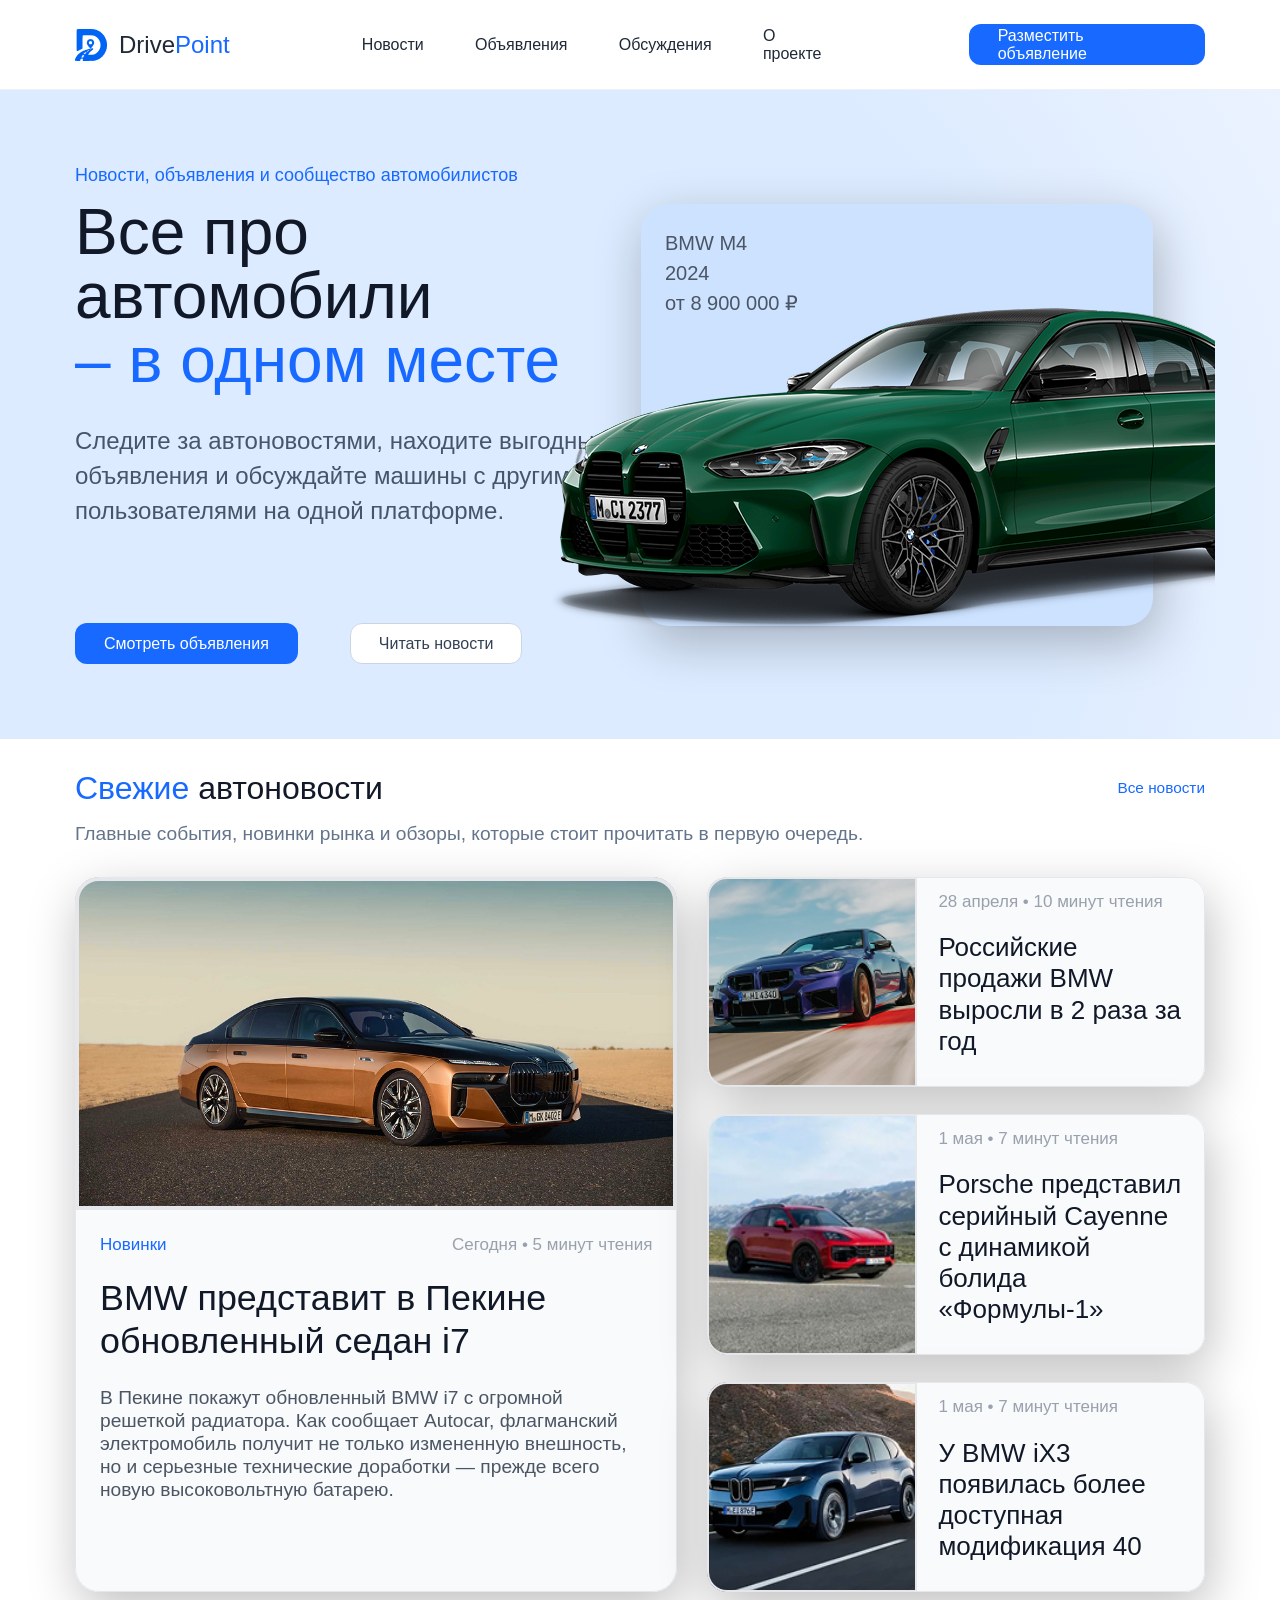
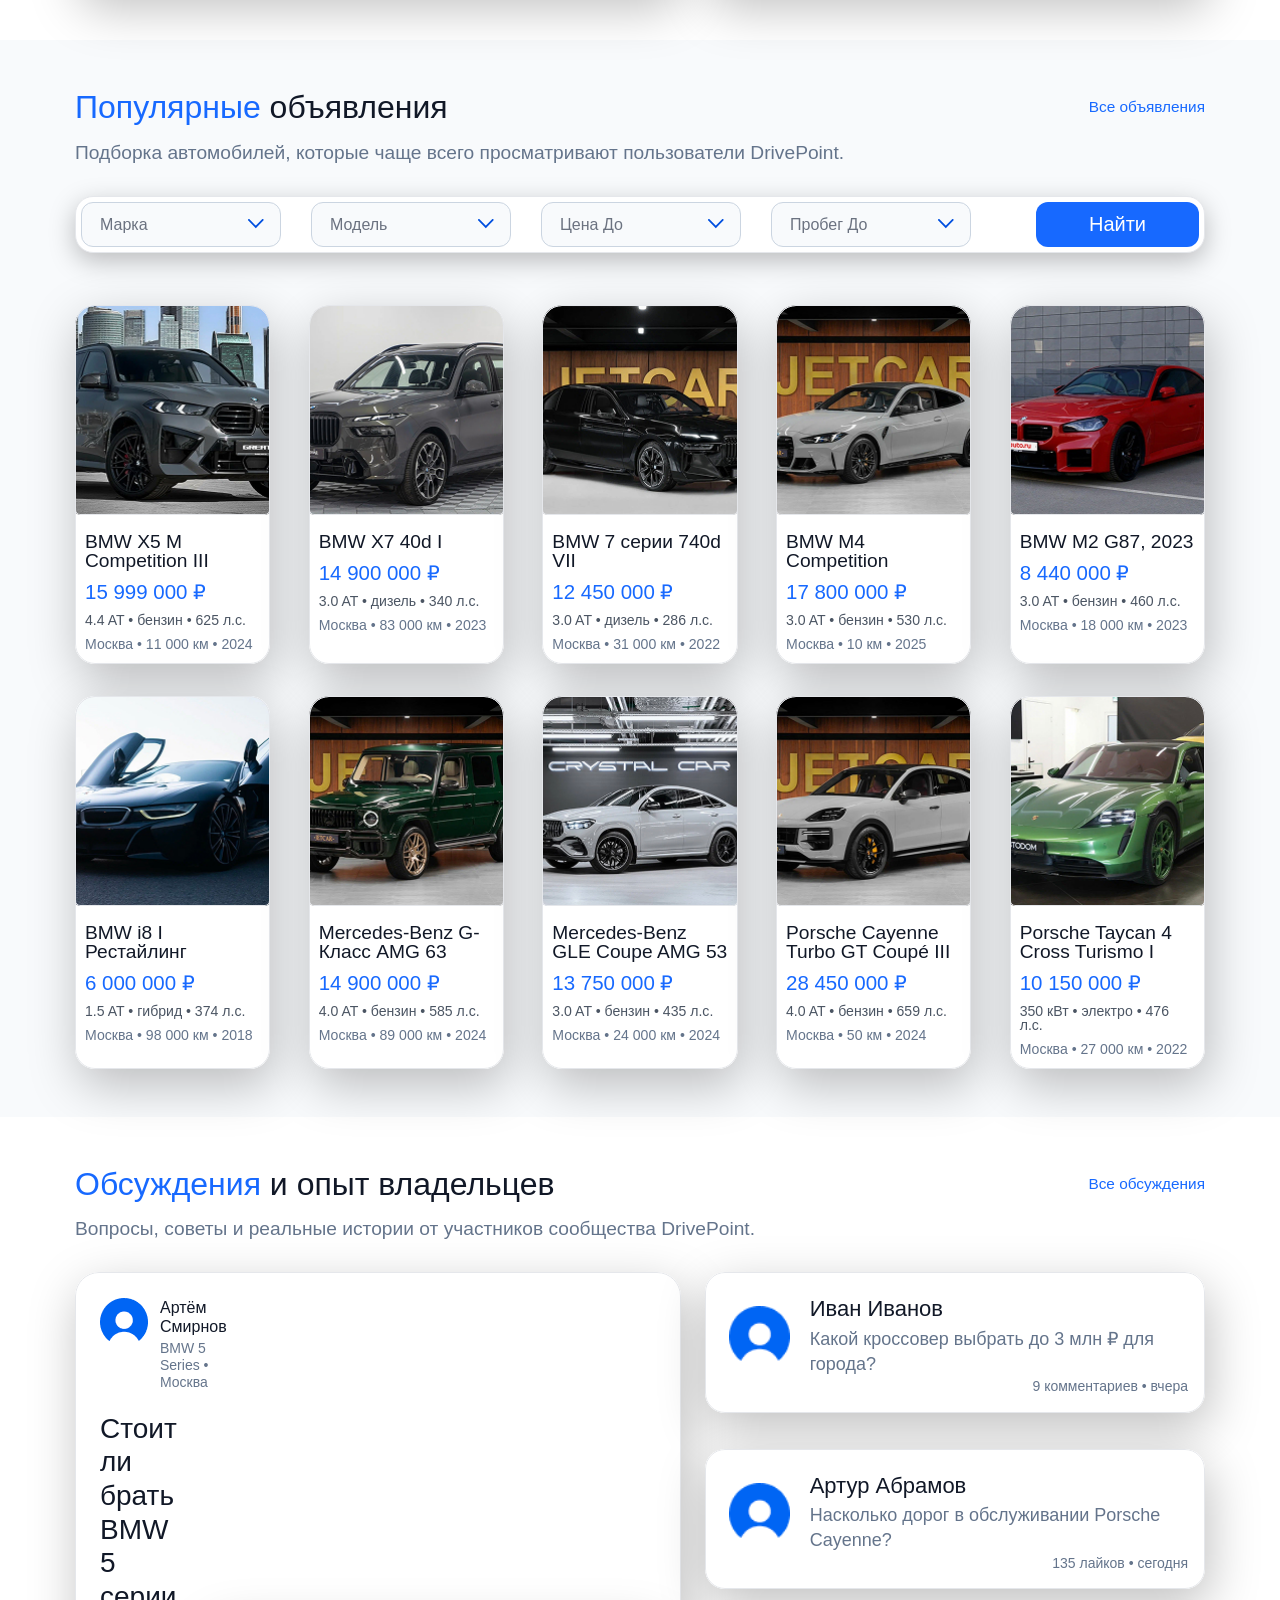
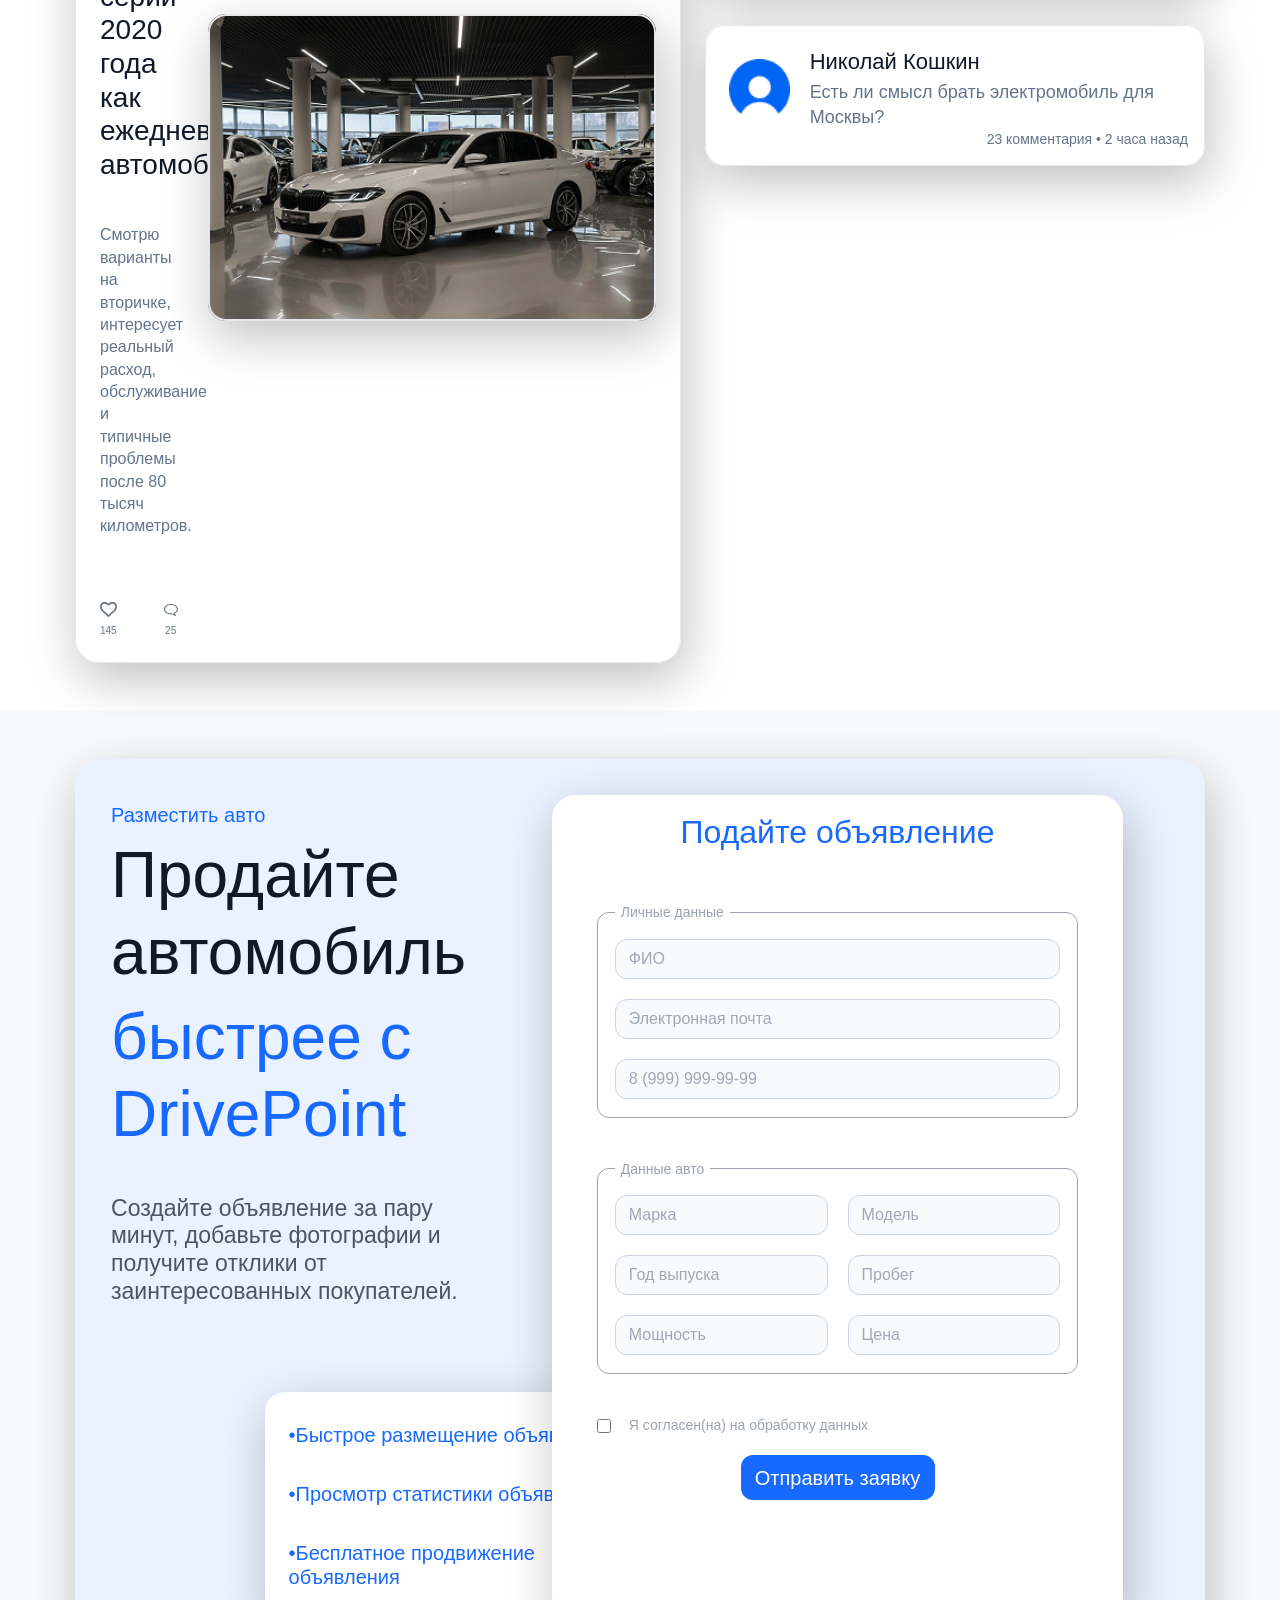
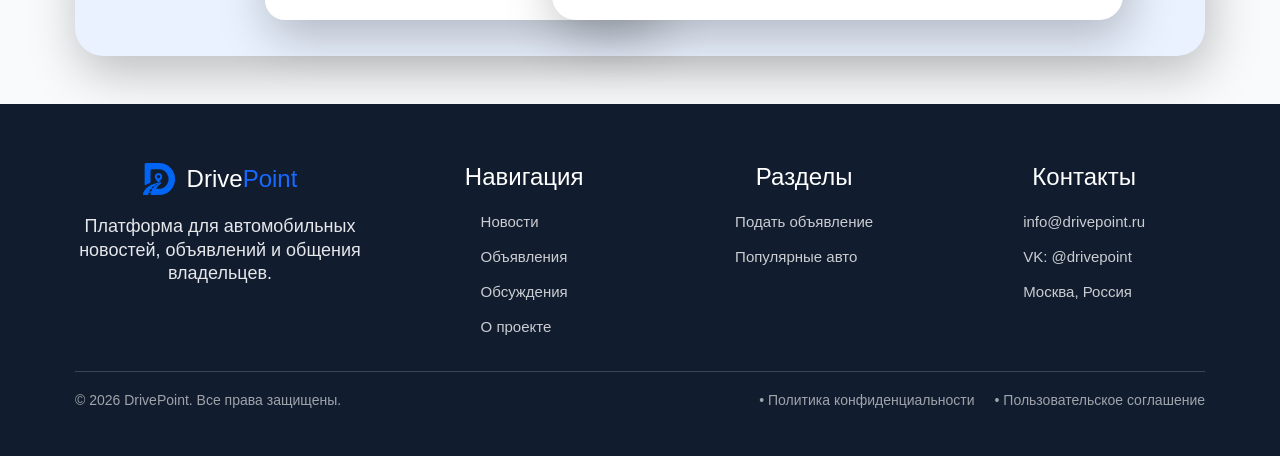
==== commit 349ebba2: "Исправлены ошибки валидации и info. Внесены небольшие правки для адаптивности. На этом этапе верстка" ====
--- a/index.html
+++ b/index.html
@@ -1,15 +1,16 @@
 <!DOCTYPE html>
 <html lang="ru">
     <head>
-    <meta charset="UTF-8"/>
+    <meta charset="UTF-8">
+    <meta name="viewport" content="width=device-width, initial-scale=1.0">
     <title>DrivePoint</title>
-    <link rel="stylesheet" href="styles/style.css"/>
+    <link rel="stylesheet" href="styles/style.css">
     </head>
     <body>
     <header class="header">
         <div class="container header_container">
             <div class="logotype">
-                <img src="images/logo.png" class="logo-image"/>
+                <img src="images/logo.png" alt="DrivePoint" class="logo-image">
                 <a href="#" class="logo">Drive<span>Point</span></a>
             </div>
             <nav class="nav">
@@ -51,8 +52,8 @@
                     </div>
                     <div class="hero_right">
                         <div class="hero-card">
-                            <p class="hero-card_meta">BMW M4<br />2024<br />от 8 900 000 ₽</p>
-                            <img src="images/hero-car.png" alt="BMW M4" class="hero-card_image"/>
+                            <p class="hero-card_meta">BMW M4<br >2024<br >от 8 900 000 ₽</p>
+                            <img src="images/hero-car.png" alt="BMW M4" class="hero-card_image">
                         </div>
                         <div class="hero_actions">
                             <a href="#cars" class="button button-primary">Смотреть объявления</a>
@@ -75,7 +76,7 @@
                 <div class="news-layout">
                     <article class="news-main-card">
                         <div class="news-main-card_media">
-                            <img src="images/news-img/news-main.jpg" alt="BMW i7" class="news-main-card_image" />
+                            <img src="images/news-img/news-main.jpg" alt="BMW i7" class="news-main-card_image" >
                         </div>
                         <div class="news-main-card_content">
                             <div class="news-main-card_topline">
@@ -94,7 +95,7 @@
                     <div class="news-side-list">
                         <article class="news-side-card">
                             <div class="news-side-card_media">
-                                <img src="images/news-img/news-1.jpg" alt="BMW M2" class="news-side-card_image" />
+                                <img src="images/news-img/news-1.jpg" alt="BMW M2" class="news-side-card_image" >
                             </div>
                             <div class="news-side-card_content">
                                 <p class="news-side-card_meta">28 апреля • 10 минут чтения</p>
@@ -103,7 +104,7 @@
                         </article>
                         <article class="news-side-card">
                             <div class="news-side-card_media">
-                                <img src="images/news-img/news-2.jpg" alt="Porsche Cayenne" class="news-side-card_image" />
+                                <img src="images/news-img/news-2.jpg" alt="Porsche Cayenne" class="news-side-card_image" >
                             </div>
                             <div class="news-side-card_content">
                                 <p class="news-side-card_meta">1 мая • 7 минут чтения</p>
@@ -112,7 +113,7 @@
                         </article>
                         <article class="news-side-card">
                             <div class="news-side-card_media">
-                                <img src="images/news-img/news-3.jpg" alt="BMW iX3" class="news-side-card_image" />
+                                <img src="images/news-img/news-3.jpg" alt="BMW iX3" class="news-side-card_image" >
                             </div>
                             <div class="news-side-card_content">
                                 <p class="news-side-card_meta">1 мая • 7 минут чтения</p>
@@ -172,7 +173,7 @@
                 <div class="cars-grid">
                     <article class="car-card">
                         <div class="car-card_media">
-                            <img src="images/car-img/car-1.jpg" alt="BMW X5 M Competition III" class="car-card_image" />
+                            <img src="images/car-img/car-1.jpg" alt="BMW X5 M Competition III" class="car-card_image" >
                         </div>
                         <div class="car-card_content">
                             <h3 class="car-card_title">BMW X5 M Competition III</h3>
@@ -183,7 +184,7 @@
                     </article>
                     <article class="car-card">
                         <div class="car-card_media">
-                            <img src="images/car-img/car-2.jpg" alt="BMW X7 40d I" class="car-card_image" />
+                            <img src="images/car-img/car-2.jpg" alt="BMW X7 40d I" class="car-card_image" >
                         </div>
                         <div class="car-card_content">
                             <h3 class="car-card_title">BMW X7 40d I</h3>
@@ -194,7 +195,7 @@
                     </article>
                     <article class="car-card">
                         <div class="car-card_media">
-                            <img src="images/car-img/car-3.jpg" alt="BMW 7 серии 740d VII" class="car-card_image" />
+                            <img src="images/car-img/car-3.jpg" alt="BMW 7 серии 740d VII" class="car-card_image" >
                         </div>
                         <div class="car-card_content">
                             <h3 class="car-card_title">BMW 7 серии 740d VII</h3>
@@ -205,7 +206,7 @@
                     </article>
                     <article class="car-card">
                         <div class="car-card_media">
-                            <img src="images/car-img/car-4.jpg" alt="BMW M4 Competition" class="car-card_image" />
+                            <img src="images/car-img/car-4.jpg" alt="BMW M4 Competition" class="car-card_image" >
                         </div>
                         <div class="car-card_content">
                             <h3 class="car-card_title">BMW M4 Competition</h3>
@@ -216,7 +217,7 @@
                     </article>
                     <a href="listing.html" class="car-card">
                         <div class="car-card_media">
-                            <img src="images/car-img/car-5.jpg" alt="BMW M2 G87, 2023" class="car-card_image" />
+                            <img src="images/car-img/car-5.jpg" alt="BMW M2 G87, 2023" class="car-card_image" >
                         </div>
                         <div class="car-card_content">
                             <h3 class="car-card_title">BMW M2 G87, 2023</h3>
@@ -227,7 +228,7 @@
                     </a>
                     <article class="car-card">
                         <div class="car-card_media">
-                            <img src="images/car-img/car-6.jpg" alt="BMW i8 I Рестайлинг" class="car-card_image" />
+                            <img src="images/car-img/car-6.jpg" alt="BMW i8 I Рестайлинг" class="car-card_image" >
                         </div>
                         <div class="car-card_content">
                             <h3 class="car-card_title">BMW i8 I Рестайлинг</h3>
@@ -238,7 +239,7 @@
                     </article>
                     <article class="car-card">
                         <div class="car-card_media">
-                            <img src="images/car-img/car-7.jpg" alt="Mercedes-Benz G-Класс AMG 63" class="car-card_image" />
+                            <img src="images/car-img/car-7.jpg" alt="Mercedes-Benz G-Класс AMG 63" class="car-card_image" >
                         </div>
                         <div class="car-card_content">
                             <h3 class="car-card_title">Mercedes-Benz G-Класс AMG 63</h3>
@@ -249,7 +250,7 @@
                     </article>
                     <article class="car-card">
                         <div class="car-card_media">
-                            <img src="images/car-img/car-8.jpg" alt="Mercedes-Benz GLE Coupe AMG 53" class="car-card_image" />
+                            <img src="images/car-img/car-8.jpg" alt="Mercedes-Benz GLE Coupe AMG 53" class="car-card_image" >
                         </div>
                         <div class="car-card_content">
                             <h3 class="car-card_title">Mercedes-Benz GLE Coupe AMG 53</h3>
@@ -260,7 +261,7 @@
                     </article>
                     <article class="car-card">
                         <div class="car-card_media">
-                            <img src="images/car-img/car-9.jpg" alt="Porsche Cayenne Turbo GT Coupé III" class="car-card_image" />
+                            <img src="images/car-img/car-9.jpg" alt="Porsche Cayenne Turbo GT Coupé III" class="car-card_image" >
                         </div>
                         <div class="car-card_content">
                             <h3 class="car-card_title">Porsche Cayenne Turbo GT Coupé III</h3>
@@ -272,7 +273,7 @@
 
                     <article class="car-card">
                         <div class="car-card_media">
-                            <img src="images/car-img/car-10.jpg" alt="Porsche Taycan 4 Cross Turismo I" class="car-card_image" />
+                            <img src="images/car-img/car-10.jpg" alt="Porsche Taycan 4 Cross Turismo I" class="car-card_image" >
                         </div>
                         <div class="car-card_content">
                             <h3 class="car-card_title">Porsche Taycan 4 Cross Turismo I</h3>
@@ -299,7 +300,7 @@
                         <div class="community-featured-card_content">
                             <div class="community-author">
                                 <div class="community-author_avatar">
-                                    <img src="images/avatar.png" alt="Артём Смирнов" />
+                                    <img src="images/avatar.png" alt="Артём Смирнов" >
                                 </div>
                                 <div class="community-author_info">
                                     <h3 class="community-author_name">Артём Смирнов</h3>
@@ -315,17 +316,17 @@
                             </p>
                             <div class="community-featured-card_stats">
                                 <div class="community-stat">
-                                    <img src="images/like.svg" alt="Лайки" class="community-stat_icon" />
+                                    <img src="images/like.svg" alt="Лайки" class="community-stat_icon" >
                                     <span class="community-stat_value">145</span>
                                 </div>
                                 <div class="community-stat">
-                                    <img src="images/comment.svg" alt="Комментарии" class="community-stat_icon" />
+                                    <img src="images/comment.svg" alt="Комментарии" class="community-stat_icon" >
                                     <span class="community-stat_value">25</span>
                                 </div>
                             </div>
                         </div>
                         <div class="community-featured-card_media">
-                            <img src="images/community-main.jpg" alt="BMW 5 серии" class="community-featured-card_image" />
+                            <img src="images/community-main.jpg" alt="BMW 5 серии" class="community-featured-card_image" >
                         </div>
                     </article>
                     <div class="community-side-list">
@@ -333,7 +334,7 @@
                             <div class="community-side-card_main">
                                 <div class="community-author">
                                     <div class="community-author_avatar-l">
-                                        <img src="images/avatar.png" alt="Иван Иванов" />
+                                        <img src="images/avatar.png" alt="Иван Иванов" >
                                     </div>
 
                                     <div class="community-author_info">
@@ -348,7 +349,7 @@
                             <div class="community-side-card_main">
                                 <div class="community-author">
                                     <div class="community-author_avatar-l">
-                                        <img src="images/avatar.png" alt="Артур Абрамов" />
+                                        <img src="images/avatar.png" alt="Артур Абрамов" >
                                     </div>
 
                                     <div class="community-author_info">
@@ -363,7 +364,7 @@
                             <div class="community-side-card_main">
                                 <div class="community-author">
                                     <div class="community-author_avatar-l">
-                                        <img src="images/avatar.png" alt="Николай Кошкин" />
+                                        <img src="images/avatar.png" alt="Николай Кошкин" >
                                     </div>
 
                                     <div class="community-author_info">
@@ -406,24 +407,24 @@
                             <fieldset class="form-section">
                                 <legend>Личные данные</legend>
                                 <div class="form-fields form-fields-single">
-                                    <input type="text" name="name" placeholder="ФИО" />
-                                    <input type="email" name="email" placeholder="Электронная почта" />
-                                    <input type="tel" name="phone" placeholder="8 (999) 999-99-99" />
+                                    <input type="text" name="name" placeholder="ФИО" >
+                                    <input type="email" name="email" placeholder="Электронная почта" >
+                                    <input type="tel" name="phone" placeholder="8 (999) 999-99-99" >
                                 </div>
                             </fieldset>
                             <fieldset class="form-section">
                                 <legend>Данные авто</legend>
                                 <div class="form-fields form-fields-grid">
-                                    <input type="text" name="brand" placeholder="Марка" />
-                                    <input type="text" name="model" placeholder="Модель" />
-                                    <input type="text" name="year" placeholder="Год выпуска" />
-                                    <input type="text" name="mileage" placeholder="Пробег" />
-                                    <input type="text" name="power" placeholder="Мощность" />
-                                    <input type="text" name="price" placeholder="Цена" />
+                                    <input type="text" name="brand" placeholder="Марка" >
+                                    <input type="text" name="model" placeholder="Модель" >
+                                    <input type="text" name="year" placeholder="Год выпуска" >
+                                    <input type="text" name="mileage" placeholder="Пробег" >
+                                    <input type="text" name="power" placeholder="Мощность" >
+                                    <input type="text" name="price" placeholder="Цена" >
                                 </div>
                             </fieldset>
                             <label class="form-checkbox">
-                                <input type="checkbox" name="agreement" />
+                                <input type="checkbox" name="agreement" >
                                 <span>Я согласен(на) на обработку данных</span>
                             </label>
                             <button type="submit" class="form-submit">
@@ -441,7 +442,7 @@
             <div class="footer_top">
                 <div class="footer_column footer_column-brand">
                     <div class="logotype-footer">
-                        <img src="images/logo.png" alt="DrivePoint" class="logo-footer_image" />
+                        <img src="images/logo.png" alt="DrivePoint" class="logo-footer_image" >
                         <a href="#" class="logo-footer">Drive<span>Point</span></a>
                     </div>
                     <p class="footer_description">
--- a/styles/style.css
+++ b/styles/style.css
@@ -201,7 +201,7 @@
 
 .hero_title {
   margin-bottom: 32px;
-  max-width: 865;
+  max-width: 865px;
   font-size: clamp(28px, 5vw, 75px);
   line-height: 1.00;
   font-weight: 400;
@@ -512,7 +512,7 @@
   color: #6B7280;
   outline: none;
   appearance: none;
-  background-image: url("/Users/iaroslav.hludnev/project/project/images/filter.svg");
+  background-image: url("../images/filter.svg");
   background-repeat: no-repeat;
   background-position: right 16px center;
   background-size: 16px;
@@ -1154,6 +1154,437 @@
   gap: 20px;
 }
 
+.breadcrumb {
+  display: flex;
+  align-items: center;
+  gap: 4px;
+  padding: 24px 0;
+  font-size: 16px;
+  color: #6b7280;
+}
+
+.breadcrumb a {
+  color: #6b7280;
+  text-decoration: none;
+}
+
+.breadcrumb a:hover {
+  color: #2563eb;
+}
+
+.breadcrumb_sep {
+  color: #6b7280;
+}
+
+.breadcrumb_current {
+  color: #000000;
+  font-weight: 300;
+}
+
+.listing {
+  padding: 22px 0 108px;
+  background-color: #F8FAFC;
+}
+
+.listing_info {
+padding-top: 61px;
+}
+
+.listing_layout {
+  display: grid;
+  grid-template-columns: 1fr 1fr;
+  gap: 92px;
+  align-items: start;
+  margin-left: 51px;
+  margin-right: 30px;
+}
+
+.listing_main-photo {
+  width: 860px;
+  height: 520px;
+  border-radius: 20px;
+  border: 2px solid #E5E7EB;
+  overflow: hidden;
+  aspect-ratio: 4/3;
+  box-shadow: var(--shadow-card);
+}
+
+.listing_main-image {
+  width: 100%;
+  height: 100%;
+  object-fit: cover;
+}
+
+.listing_thumbs {
+  display: grid;
+  grid-template-columns: repeat(4, 1fr);
+  gap: 24px;
+  margin-top: 30px;
+}
+
+.listing_thumb {
+  width: 100%;
+  height: 120px;
+  aspect-ratio: 4/3;
+  object-fit: cover;
+  border-radius: 12px;
+  cursor: pointer;
+  opacity: 0.75;
+  transition: opacity 0.2s;
+  box-shadow: var(--shadow-card);
+}
+
+.listing_thumb::after {
+  content: "";
+  position: absolute;
+  inset: 0;
+  border: 1px solid #E5E7EB;
+  border-radius: 20px;
+  pointer-events: none;
+}
+
+.listing_thumb:hover {
+  opacity: 1;
+  box-shadow: var(--shadow-card);
+}
+
+.listing_header {
+  display: flex;
+  justify-content: space-between;
+  align-items: flex-start;
+  gap: 0px;
+  margin-bottom: 15px;
+}
+
+.listing_title {
+  font-size: 32px;
+  font-weight: 300;
+  color: #111827;
+  margin-top: 32px;
+}
+
+.listing_price-block {
+  text-align: right;
+  flex-shrink: 0;
+  margin-right: 30px;
+  gap: 12px;
+  color: var(--color-primary);
+}
+
+.listing_badge {
+  display: inline-block;
+  font-size: 14px;
+  font-weight: 200;
+  color: #267E3C;
+  background: #D9F2E0;
+  border-radius: 99px;
+  padding: 5px 9px;
+}
+
+.listing_price {
+  font-size: 32px;
+  font-weight: 300;
+  color: #2563eb;
+  white-space: nowrap;
+}
+
+.listing_data-card {
+  background: #ffffff;
+  border: 2px solid #e5e7eb;
+  border-radius: 22px;
+  padding: 0 30px;
+  margin-bottom: 102px;
+  align-items: flex-end;
+  margin-right: 30px;
+  box-shadow: var(--shadow-card);
+}
+
+.listing_data-title {
+  font-size: 28px;
+  font-weight: 300;
+  color: var(--color-primary);
+  margin-bottom: 23px;
+  line-height: 1;
+  margin-top: 35px;
+}
+
+.listing_data-grid {
+  display: grid;
+  grid-template-columns: 1fr 1fr;
+  gap: 0 60px;
+  margin-bottom: 17px;
+}
+
+.listing_data-row {
+  display: flex;
+  justify-content: space-between;
+  align-items: center;
+  padding: 12.5px 0;
+  gap: 0;
+}
+
+.listing_data-label {
+  font-size: 20px;
+  color: #6b7280;
+  font-weight: 300;
+  white-space: nowrap;
+  line-height: 1;
+}
+
+.listing_data-value {
+  font-size: 20px;
+  font-weight: 300;
+  color: #111827;
+  line-height: 1;
+}
+
+.listing_actions {
+  display: flex;
+  justify-content: center;
+  gap: 30px;
+}
+
+.listing_btn-1 {
+  flex: 1;
+  font-size: 22px;
+  font-weight: 300;
+  max-width: 280px;
+  padding: 22px 14px;
+}
+
+.listing_btn {
+  flex: 1;
+  font-size: 18px;
+  max-width: 280px;
+  padding: 22px 14px;
+  color: var(--color-primary);
+  border-color: var(--color-primary);
+}
+
+.listing-details {
+  padding: 60px 0 60px;
+}
+
+.listing-details_layout {
+  display: grid;
+  grid-template-columns: 0.8fr 1.2fr;
+  gap: 50px;
+  align-items: start;
+}
+
+.listing-details_card {
+  background: #F8FAFC;
+  border: 1px solid #E5E7EB;
+  border-radius: 26px;
+  padding: 40px 50px;
+}
+
+.listing-details_title {
+  font-size: 32px;
+  font-weight: 400;
+  color: var(--color-primary);
+  margin-bottom: 59px;
+}
+
+.listing-specs_row {
+  display: flex;
+  justify-content: space-between;
+  align-items: center;
+  padding: 10px 0;
+  gap: 2px;
+}
+
+.listing-specs_label {
+  font-size: 26px;
+  font-weight: 300;
+  width: 100%;
+  color: #6b7280;
+}
+
+.listing-specs_value {
+  font-size: 26px;
+  font-weight: 300;
+  color: #111827;
+  width: auto;
+  flex-shrink: 0;
+  text-align: right;
+}
+
+.listing-equipment {
+  display: grid;
+  grid-template-columns: 0.99fr 1.01fr;
+  gap: 0 61px;
+  max-height: 800px;
+}
+
+.listing-equipment_group {
+  font-size: 28px;
+  font-weight: 300;
+  color: #2563eb;
+  margin: 34px 0 15px;
+}
+
+.listing-equipment_col:first-child .listing-equipment_group:first-child,
+.listing-equipment_col:last-child .listing-equipment_group:first-child {
+  margin-top: 0;
+}
+
+.listing-equipment_list {
+  list-style: none;
+  padding: 0;
+  margin-bottom: 15px;
+  display: flex;
+  flex-direction: column;
+  gap: 15px;
+}
+
+.listing-equipment_list li {
+  font-size: 22px;
+  color: #000000;
+  font-weight: 200;
+  padding-left: 33px;
+  position: relative;
+}
+
+.listing-seller {
+  padding: 0 0 108px;
+}
+
+.listing-seller_card {
+  background: #F8FAFC;
+  border: 1px solid #e5e7eb;
+  border-radius: 26px;
+  padding: 40px 50px;
+}
+
+.listing-seller_title {
+  font-size: 32px;
+  font-weight: 400;
+  color: var(--color-primary);
+  margin-bottom: 40px;
+}
+
+.listing-seller_text {
+  margin-left: 75px;
+  margin-right: 75px;
+}
+
+.listing-seller_text p {
+  display: block;
+  text-align: justify;
+  font-size: 22px;
+  line-height: 1.5;
+  letter-spacing: 0.03em;
+  color: #000000;
+  font-weight: 300;
+  margin-bottom: 35px;
+}
+
+.listing-seller_text p:last-child {
+  margin-bottom: 0;
+}
+
+.car-card,
+.news-main-card,
+.news-side-card,
+.community-side-card,
+.listing-details_card,
+.listing-seller_card {
+  transition: transform 0.25s ease, box-shadow 0.25s ease;
+}
+
+.car-card:hover,
+.news-main-card:hover,
+.news-side-card:hover,
+.community-side-card:hover {
+  transform: translateY(-4px);
+  box-shadow: 0 20px 60px rgba(0, 0, 0, 0.18);
+}
+
+.nav_list a {
+  position: relative;
+  transition: color 0.2s ease;
+}
+
+.nav_list a::after {
+  content: "";
+  position: absolute;
+  left: 0;
+  bottom: -3px;
+  width: 0;
+  height: 1.5px;
+  background-color: var(--color-primary);
+  transition: width 0.25s ease;
+}
+
+.nav_list a:hover::after {
+  width: 100%;
+}
+
+.nav_list a:hover {
+  color: var(--color-primary);
+}
+
+.listing_thumb {
+  transition: opacity 0.2s ease, transform 0.2s ease;
+}
+
+.listing_thumb:hover {
+  opacity: 1;
+  transform: scale(1.04);
+}
+
+.cars-search-button {
+  transition: background-color 0.2s ease, box-shadow 0.2s ease, transform 0.15s ease;
+}
+
+@keyframes fadeSlideUp {
+  from {
+    opacity: 0;
+    transform: translateY(20px);
+  }
+  to {
+    opacity: 1;
+    transform: translateY(0);
+  }
+}
+
+.hero_label {
+  animation: fadeSlideUp 0.5s ease both;
+}
+
+.hero_title {
+  animation: fadeSlideUp 0.6s ease 0.1s both;
+}
+
+.hero_description {
+  animation: fadeSlideUp 0.6s ease 0.2s both;
+}
+
+.hero_left .hero_actions {
+  animation: fadeSlideUp 0.6s ease 0.3s both;
+}
+
+.hero-card {
+  animation: fadeSlideUp 0.7s ease 0.15s both;
+}
+
+.listing_data-card {
+  animation: fadeSlideUp 0.5s ease 0.1s both;
+}
+
+.footer_column a {
+  transition: color 0.2s ease;
+}
+
+.footer_column a:hover {
+  color: #ffffff;
+}
+
+.breadcrumb a {
+  transition: color 0.2s ease;
+}
+
 @media (max-width: 1024px) {
   :root {
     --container-main-padding: 45px;
@@ -1371,7 +1802,7 @@
 
   .news-side-card {
     display: grid;
-    grid-template-columns: 220px 1fr;
+    grid-template-columns: minmax(120px, 220px) 1fr;
     min-height: 145px;
     height: 145px;
     border-radius: 15px;
@@ -1596,7 +2027,8 @@
   }
 
   .community-featured-card_media {
-    width: 378px;
+    max-width: 378px;
+    width: 100%;
     height: 283px;
     overflow: hidden;
     justify-self: end;
@@ -1871,6 +2303,137 @@
   .footer_links {
     gap: 5px;
   }
+
+  .listing {
+    padding: 42px 0 42px;
+  }
+
+  .breadcrumb {
+    padding: 14px 0;
+  }
+
+  .listing_layout {
+    flex-direction: column;
+    grid-template-columns: 1fr;
+    gap: 1px;
+  }
+
+  .listing_thumbs {
+    margin-top: 27px;
+  }
+
+  .listing_info {
+    padding-top: 17px;
+    margin-left: 61px;
+    margin-right: 61px;
+  }
+
+  .listing_header {
+    flex-direction: row;
+    align-items: flex-start;
+    margin-bottom: 49px;
+  }
+
+  .listing_title {
+    font-size: 32px;
+  }
+
+  .listing_price-block {
+    padding-top: 8px;
+  }
+
+  .listing_price {
+    font-size: 32px;
+  }
+
+  .listing_data-grid {
+    grid-template-columns: 1fr 1fr;
+  }
+
+  .listing_data-card {
+    margin-bottom: 60px;
+  }
+
+  .listing_actions {
+    flex-direction: row;
+    gap: 100px;
+  }
+
+  .listing-details {
+    padding: 49px 0;
+  }
+
+  .listing-details_layout {
+    grid-template-columns: 1fr;
+    gap: 50px;
+  }
+
+  .listing-details_card {
+    padding: 40px 50px;
+    max-width: 934px;
+  }
+
+  .listing-details_title {
+    font-size: 32px;
+    margin-bottom: 35px;
+    font-weight: 300;
+  }
+
+  .listing-specs_label,
+  .listing-specs_value {
+    font-size: 26px;
+  }
+
+  .listing-specs_label {
+    min-width: 230px;
+  }
+
+  .listing-specs {
+    display: grid;
+    grid-template-columns: 0.92fr 1.08fr;
+    max-width: 834px;
+    gap: 0 60px;
+  }
+
+  .listing-specs_row {
+    padding: 9px 0;
+    gap: 10px;
+  }
+
+  .listing-equipment {
+    grid-template-columns: 1fr 1fr;
+    gap: 0 32px;
+  }
+
+  .listing-equipment_group {
+    font-size: 28px;
+    margin: 34px 0 15px;
+  }
+
+  .listing-equipment_list li {
+    font-size: 22px;
+    padding-left: 32px;
+  }
+
+  .listing-seller {
+    padding: 0 0 49px;
+  }
+
+  .listing-seller_card {
+    padding: 40px 37px;
+  }
+
+  .listing-seller_title {
+    font-size: 32px;
+    margin-bottom: 40px;
+    font-weight: 300;
+  }
+
+  .listing-seller_text {
+    margin-left: 35px;
+    margin-right: 35px;
+  }
+
 }
 
 @media (max-width: 320px) {
@@ -2613,4 +3176,222 @@
   .footer_links a {
     font-size: 7px;
   }
+
+  .breadcrumb {
+    padding: 6px 0;
+    font-size: 8px;
+    gap: 2px;
+  }
+
+  .listing {
+    padding: 20px 0 20px;
+    background-color: #F8FAFC;
+  }
+
+  .listing_gallery {
+    width: 100%;
+  }
+
+  .listing_layout {
+    grid-template-columns: 1fr;
+    gap: 10px;
+    margin-left: 0;
+    margin-right: 0;
+  }
+
+  .listing_main-photo {
+    width: 100%;
+    height: 180px;
+    border-radius: 6px;
+    border: 1px solid #E5E7EB;
+  }
+
+  .listing_main-image {
+    width: 100%;
+    height: 180px;
+    object-fit: cover;
+  }
+
+  .listing_thumbs {
+    display: flex;
+    flex-direction: row;
+    gap: 10px;
+    margin-top: 10px;
+    width: 100%;
+  }
+
+  .listing_thumb {
+    width: 65px;
+    height: 40px;
+    flex-shrink: 0;
+    object-fit: cover;
+    border-radius: 4px;
+    aspect-ratio: unset;
+  }
+
+  .listing_thumb::after {
+    border-radius: 4px;
+  }
+
+  .listing_info {
+    padding-top: 0;
+    margin-left: 0;
+    margin-right: 0;
+  }
+
+  .listing_header {
+    flex-direction: row;
+    gap: 6px;
+    margin-bottom: 12px;
+    padding: 0 15px;
+  }
+
+  .listing_title {
+    font-size: 14px;
+  }
+
+  .listing_price-block {
+    text-align: right;
+    margin-right: 0;
+    margin-top: 3px;
+  }
+
+  .listing_badge {
+    font-size: 6px;
+    padding: 3px 6px;
+  }
+
+  .listing_price {
+    font-size: 14px;
+  }
+
+  .listing_data-card {
+    padding: 20px 20px 0;
+    border-radius: 8px;
+    margin-bottom: 15px;
+    margin-right: 0;
+  }
+
+  .listing_data-title {
+    font-size: 12px;
+    margin-bottom: 10px;
+    margin-top: 0;
+  }
+
+  .listing_data-grid {
+    grid-template-columns: 1fr;
+    gap: 0;
+  }
+
+  .listing_data-row {
+    padding: 6px 0;
+  }
+
+  .listing_data-label,
+  .listing_data-value {
+    font-size: 10px;
+  }
+
+  .listing_actions {
+    flex-direction: row;
+    gap: 20px;
+  }
+
+  .listing_btn-1 {
+    font-size: 10px;
+    min-height: 24px;
+    border-radius: 6px;
+    padding: 8px 10px;
+  }
+
+  .listing_btn {
+    font-size: 10px;
+    min-height: 24px;
+    border-radius: 6px;
+    padding: 8px 10px;
+  }
+
+  .listing-details {
+    padding: 27px 0 35px;
+  }
+
+  .listing-details_layout {
+    grid-template-columns: 1fr;
+    gap: 35px;
+  }
+
+  .listing-details_card {
+    padding: 13px 15px 12px;
+    border-radius: 8px;
+    max-width: 290px;
+  }
+
+  .listing-details_title {
+    font-size: 18px;
+    margin-bottom: 20px;
+  }
+
+  .listing-specs {
+    grid-template-columns: 1fr;
+    max-width: 260px;
+    gap: 0;
+  }
+
+  .listing-specs_row {
+    padding: 6px 0;
+    gap: 0;
+  }
+
+  .listing-specs_label,
+  .listing-specs_value {
+    font-size: 10px;
+  }
+
+  .listing-specs_label {
+    min-width: 130px;
+  }
+
+  .listing-equipment {
+    grid-template-columns: 1fr;
+  }
+
+  .listing-equipment_group {
+    font-size: 16px;
+    margin: 25px 0 20px;
+  }
+
+  .listing-equipment_list {
+    gap: 10px;
+  }
+
+  .listing-equipment_list li {
+    font-size: 12px;
+    padding-left: 18px;
+  }
+
+  .listing-seller {
+    padding: 0 0 55px;
+  }
+
+  .listing-seller_card {
+    padding: 19px 15px 19px;
+    border-radius: 8px;
+  }
+
+  .listing-seller_title {
+    font-size: 18px;
+    margin-bottom: 14px;
+  }
+
+  .listing-seller_text {
+    margin-left: 17px;
+    margin-right: 17px;
+  }
+
+  .listing-seller_text p {
+    font-size: 14px;
+    line-height: 1.6;
+    margin-bottom: 8px;
+    padding: 6px 0;
+  }
 }
